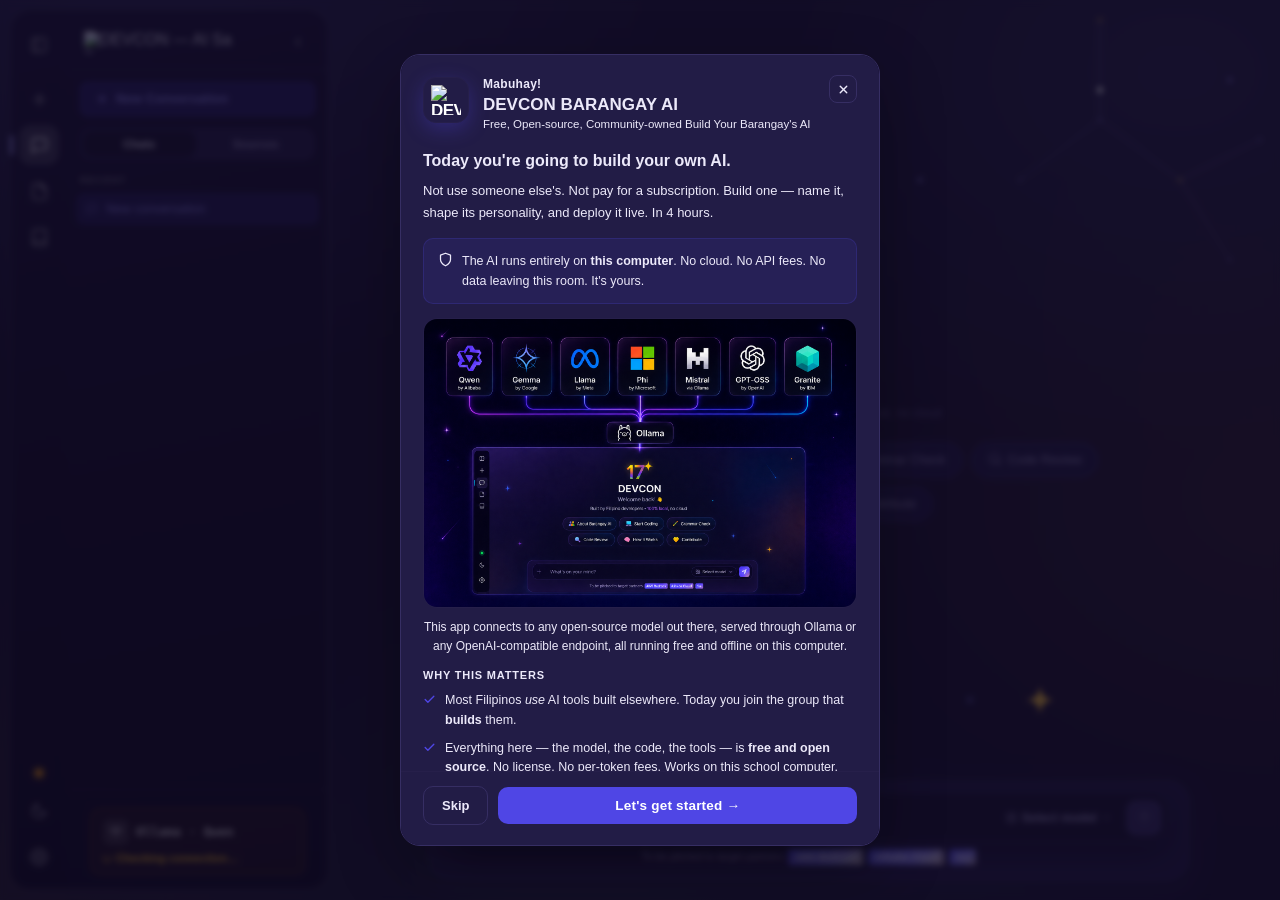
==== index.html @ 5e47b2c3 "fix: update localhost references to 127.0.0.1 for better compatibility on Windows" ====
﻿<!DOCTYPE html>
<html lang="en">
<head>
<meta charset="UTF-8">
<meta name="viewport" content="width=device-width, initial-scale=1.0">
<title>DEVCON.PH — Barangay AI</title>
<script>
  // Resolve theme before first paint — defaults to dark, honors a saved choice.
  (function () {
    var saved = null;
    try { saved = localStorage.getItem('barangayai_theme'); } catch (e) {}
    if (saved !== 'light') document.documentElement.setAttribute('data-theme', 'dark');
  })();
</script>
<link rel="stylesheet" href="vendor/fonts.css">
<link rel="stylesheet" href="styles.css">
</head>
<body>

<svg class="bg-scene" aria-hidden="true" focusable="false" viewBox="0 0 1440 900" preserveAspectRatio="xMidYMax slice" xmlns="http://www.w3.org/2000/svg">
  <defs>
    <symbol id="bg-sparkle-shape" viewBox="-10 -10 20 20">
      <path d="M0,-10 C1,-3 3,-1 10,0 C3,1 1,3 0,10 C-1,3 -3,1 -10,0 C-3,-1 -1,-3 0,-10 Z"/>
    </symbol>
  </defs>

  <!-- Small circuit/constellation node-graph, echoing the hero art's
       upper-right connected-dot cluster -->
  <g class="bg-constellation" fill="none" stroke="var(--dc-accent)" stroke-width="1">
    <line x1="1180" y1="20" x2="1180" y2="120"/>
    <line x1="1180" y1="120" x2="1260" y2="180"/>
    <line x1="1260" y1="180" x2="1340" y2="140"/>
    <line x1="1260" y1="180" x2="1310" y2="260"/>
    <line x1="1180" y1="120" x2="1100" y2="180"/>
  </g>
  <g class="bg-constellation" stroke="none">
    <circle cx="1180" cy="20" r="2.5" fill="var(--scene-gold)"/>
    <circle cx="1180" cy="120" r="2" fill="var(--dc-accent)"/>
    <circle cx="1260" cy="180" r="2.5" fill="var(--scene-gold)"/>
    <circle cx="1340" cy="140" r="2" fill="var(--dc-accent)"/>
    <circle cx="1310" cy="260" r="2" fill="var(--dc-accent)"/>
    <circle cx="1100" cy="180" r="2" fill="var(--dc-accent)"/>
  </g>

  <!-- Dust/ember particle field, scattered across the whole scene rather
       than one corner, like the drifting motes around the hero art's
       track and skyline -->
  <g class="bg-particles">
    <circle cx="1180" cy="90" r="3" fill="var(--scene-dust)"/>
    <circle cx="1310" cy="80" r="2" fill="var(--dc-accent)"/>
    <circle cx="1380" cy="200" r="3" fill="var(--scene-gold)"/>
    <circle cx="1000" cy="180" r="2" fill="var(--dc-accent)"/>
    <circle cx="120" cy="120" r="2" fill="var(--scene-dust)"/>
    <circle cx="60" cy="300" r="2.5" fill="var(--scene-gold)"/>
    <circle cx="700" cy="500" r="2" fill="var(--scene-gold)"/>
    <circle cx="950" cy="620" r="2" fill="var(--dc-accent)"/>
    <circle cx="300" cy="780" r="2.5" fill="var(--dc-orange)"/>
    <circle cx="1050" cy="700" r="2" fill="var(--dc-violet)"/>
  </g>

  <!-- Four-point sparkle flourishes at a few focal points, echoing the
       star in the "17✦" mark -->
  <use class="bg-sparkle" href="#bg-sparkle-shape" x="1106" y="686" width="28" height="28" fill="var(--scene-gold)"/>
  <use class="bg-sparkle" href="#bg-sparkle-shape" x="541" y="771" width="18" height="18" fill="var(--dc-accent)"/>
  <use class="bg-sparkle" href="#bg-sparkle-shape" x="142" y="492" width="16" height="16" fill="var(--dc-violet)"/>
</svg>

<div class="sidebar-overlay" id="overlay"></div>

<!-- MOBILE-ONLY sidebar trigger — the icon rail (the only other way to reach
     the sidebar) is hidden below 640px, and the header itself is hidden on
     the welcome screen, so this floating button is the sole entry point
     while no conversation is active. -->
<button class="mobile-menu-btn" id="mobile-menu-btn" onclick="toggleSidebar()" title="Open sidebar" aria-label="Open sidebar">
  <svg width="18" height="18" viewBox="0 0 24 24" fill="none" stroke="currentColor" stroke-width="2" stroke-linecap="round" stroke-linejoin="round"><line x1="3" y1="6" x2="21" y2="6"/><line x1="3" y1="12" x2="21" y2="12"/><line x1="3" y1="18" x2="21" y2="18"/></svg>
</button>

<!-- ICON RAIL -->
<nav class="icon-rail" id="icon-rail">
  <button class="rail-btn rail-toggle-btn" onclick="toggleSidebar()" title="Toggle sidebar">
    <svg width="18" height="18" viewBox="0 0 24 24" fill="none" stroke="currentColor" stroke-width="2" stroke-linecap="round" stroke-linejoin="round"><rect x="3" y="3" width="18" height="18" rx="2"/><line x1="9" y1="3" x2="9" y2="21"/></svg>
  </button>
  <button class="rail-btn" onclick="newChat()" title="New Conversation">
    <svg width="19" height="19" viewBox="0 0 24 24" fill="none" stroke="currentColor" stroke-width="2.2" stroke-linecap="round" stroke-linejoin="round"><path d="M12 5v14M5 12h14"/></svg>
  </button>
  <button class="rail-btn active" data-railtab="chats" onclick="sidebarTab('chats')" title="Chats">
    <svg width="19" height="19" viewBox="0 0 24 24" fill="none" stroke="currentColor" stroke-width="2" stroke-linecap="round" stroke-linejoin="round"><path d="M21 15a2 2 0 0 1-2 2H7l-4 4V5a2 2 0 0 1 2-2h14a2 2 0 0 1 2 2z"/></svg>
  </button>
  <button class="rail-btn" data-railtab="sources" onclick="sidebarTab('sources')" title="Sources">
    <svg width="19" height="19" viewBox="0 0 24 24" fill="none" stroke="currentColor" stroke-width="2" stroke-linecap="round" stroke-linejoin="round"><path d="M14 2H6a2 2 0 0 0-2 2v16a2 2 0 0 0 2 2h12a2 2 0 0 0 2-2V8z"/><path d="M14 2v6h6"/></svg>
  </button>
  <button class="rail-btn" data-owner-only onclick="openGuide()" title="Camp Guidebook">
    <svg width="19" height="19" viewBox="0 0 24 24" fill="none" stroke="currentColor" stroke-width="2" stroke-linecap="round" stroke-linejoin="round"><path d="M4 19.5A2.5 2.5 0 0 1 6.5 17H20"/><path d="M6.5 2H20v20H6.5A2.5 2.5 0 0 1 4 19.5v-15A2.5 2.5 0 0 1 6.5 2z"/></svg>
  </button>
  <div class="rail-spacer"></div>
  <div class="rail-dot checking" id="rail-dot" title="Model connection"></div>
  <button class="rail-btn" onclick="toggleTheme()" title="Toggle theme">
    <svg id="rail-theme-icon" width="18" height="18" viewBox="0 0 24 24" fill="none" stroke="currentColor" stroke-width="2" stroke-linecap="round" stroke-linejoin="round"><path d="M21 12.79A9 9 0 1 1 11.21 3 7 7 0 0 0 21 12.79z"/></svg>
  </button>
  <button class="rail-btn" data-owner-only onclick="openSettings()" title="Settings">
    <svg width="18" height="18" viewBox="0 0 24 24" fill="none" stroke="currentColor" stroke-width="2" stroke-linecap="round" stroke-linejoin="round"><circle cx="12" cy="12" r="3"/><path d="M19.4 15a1.65 1.65 0 0 0 .33 1.82l.06.06a2 2 0 1 1-2.83 2.83l-.06-.06a1.65 1.65 0 0 0-1.82-.33 1.65 1.65 0 0 0-1 1.51V21a2 2 0 1 1-4 0v-.09A1.65 1.65 0 0 0 9 19.4a1.65 1.65 0 0 0-1.82.33l-.06.06a2 2 0 1 1-2.83-2.83l.06-.06a1.65 1.65 0 0 0 .33-1.82 1.65 1.65 0 0 0-1.51-1H3a2 2 0 1 1 0-4h.09A1.65 1.65 0 0 0 4.6 9a1.65 1.65 0 0 0-.33-1.82l-.06-.06a2 2 0 1 1 2.83-2.83l.06.06a1.65 1.65 0 0 0 1.82.33H9a1.65 1.65 0 0 0 1-1.51V3a2 2 0 1 1 4 0v.09a1.65 1.65 0 0 0 1 1.51 1.65 1.65 0 0 0 1.82-.33l.06-.06a2 2 0 1 1 2.83 2.83l-.06.06a1.65 1.65 0 0 0-.33 1.82V9a1.65 1.65 0 0 0 1.51 1H21a2 2 0 1 1 0 4h-.09a1.65 1.65 0 0 0-1.51 1Z"/></svg>
  </button>
</nav>

<!-- SIDEBAR -->
<aside class="sidebar" id="sidebar" data-tab="chats">
  <div class="sidebar-brand">
    <div class="logo-wrapper">
      <div class="brand-text">
        <img class="brand-wordmark" src="assets/logos/light_logo.png" alt="DEVCON — AI Sa Barangay">
      </div>
      <div class="logo-tooltip">
        <div class="logo-tooltip-label">Powered by</div>
        <div class="logo-tooltip-brand">
          <svg width="11" height="11" viewBox="0 0 24 24" fill="currentColor"><path d="M12 2C6.48 2 2 6.48 2 12s4.48 10 10 10 10-4.48 10-10S17.52 2 12 2zm-1 15v-4H7l5-8v4h4l-5 8z"/></svg>
          Alibaba Cloud
        </div>
      </div>
    </div>
    <button class="sidebar-collapse-btn" onclick="toggleSidebar()" title="Collapse sidebar">
      <svg width="14" height="14" viewBox="0 0 24 24" fill="none" stroke="currentColor" stroke-width="2.2" stroke-linecap="round" stroke-linejoin="round"><path d="m15 18-6-6 6-6"/></svg>
    </button>
  </div>

  <button class="new-chat-btn" onclick="newChat()" title="New Conversation">
    <svg width="14" height="14" viewBox="0 0 24 24" fill="none" stroke="currentColor" stroke-width="2.5" stroke-linecap="round" stroke-linejoin="round"><path d="M12 5v14M5 12h14"/></svg>
    <span class="nc-label">New Conversation</span>
  </button>

  <div class="seg-tabs">
    <button class="on" data-segtab="chats" onclick="sidebarTab('chats')">Chats</button>
    <button data-segtab="sources" onclick="sidebarTab('sources')">Sources</button>
  </div>

  <div class="sidebar-section">Recent</div>

  <div class="history-list" id="history-list">
    <div class="history-item active">
      <svg width="12" height="12" viewBox="0 0 24 24" fill="none" stroke="currentColor" stroke-width="2" stroke-linecap="round" stroke-linejoin="round"><path d="M21 15a2 2 0 0 1-2 2H7l-4 4V5a2 2 0 0 1 2-2h14a2 2 0 0 1 2 2z"/></svg>
      <span class="history-item-title">New conversation</span>
    </div>
  </div>

  <!-- SOURCES PANEL — same store as Settings → Training -->
  <div class="kb-panel" id="kb-panel">
    <div class="kb-head">
      <span class="kb-title">Sources</span>
      <span class="kb-total" id="kb-total"></span>
      <button class="kb-add" data-owner-only onclick="addSourceClick()" title="Add source files — grounds answers in your own content">+ Add</button>
    </div>
    <div class="kb-list" id="kb-list"></div>
  </div>
  <input type="file" id="kb-file-input" multiple style="display:none"
    accept=".txt,.md,.markdown,.json,.csv,.log,.pdf,.doc,.docx,text/plain,application/pdf,application/msword,application/vnd.openxmlformats-officedocument.wordprocessingml.document"
    onchange="handleSourceFiles(this.files); this.value='';">

  <div class="sidebar-footer">
    <!-- Starts in the "checking" state, not "connected": nothing has been
         probed yet at first paint, and a green chip that flips to red reads
         as a dropout rather than as a check that hadn't finished. -->
    <div class="sidebar-wifi checking" id="sidebar-wifi">
      <div class="sidebar-wifi-top">
        <div class="sidebar-wifi-icon">
          <svg width="14" height="14" viewBox="0 0 24 24" fill="none" stroke="rgba(255,255,255,0.7)" stroke-width="2" stroke-linecap="round" stroke-linejoin="round">
            <path d="M5 12.55a11 11 0 0 1 14.08 0"/><path d="M1.42 9a16 16 0 0 1 21.16 0"/><path d="M8.53 16.11a6 6 0 0 1 6.95 0"/><line x1="12" y1="20" x2="12.01" y2="20"/>
          </svg>
        </div>
        <div class="sidebar-wifi-ssid">Ollama · Qwen</div>
      </div>
      <div class="sidebar-wifi-status checking" id="sidebar-wifi-status">
        <div class="swifi-dot"></div>
        <span id="sidebar-wifi-text">Checking connection…</span>
      </div>
    </div>
  </div>
</aside>

<!-- MAIN -->
<main class="main welcome-mode" id="main-area">
  <header class="header">
    <button class="header-menu-btn" onclick="toggleSidebar()" title="Open sidebar" aria-label="Open sidebar">
      <svg width="18" height="18" viewBox="0 0 24 24" fill="none" stroke="currentColor" stroke-width="2" stroke-linecap="round" stroke-linejoin="round"><line x1="3" y1="6" x2="21" y2="6"/><line x1="3" y1="12" x2="21" y2="12"/><line x1="3" y1="18" x2="21" y2="18"/></svg>
    </button>
    <button class="back-btn" id="hamburger" onclick="resetWelcomeScreen()" aria-label="Back to main screen">
      <svg width="16" height="16" viewBox="0 0 24 24" fill="none" stroke="currentColor" stroke-width="2.5" stroke-linecap="round" stroke-linejoin="round"><polyline points="15 18 9 12 15 6"/></svg>
      Back
    </button>

    <div class="header-title">
      <!-- No model pill here: the status chip on the right already names the
           active model, and the composer names it again. -->
      <h1 id="chat-title" contenteditable="true" spellcheck="false" title="Click to rename this conversation" onblur="commitTitleRename(this)" onkeydown="handleTitleKey(event, this)">DEVCON</h1>
    </div>

    <div class="header-actions">
      <div class="status-chip checking" id="header-status-chip">
        <div class="status-dot" id="header-status-dot"></div>
        <span id="header-status-text">Checking…</span>
      </div>
      <button class="icon-btn" data-owner-only onclick="openGuide()" title="Camp Guide — full step-by-step guidebook">
        <svg width="15" height="15" viewBox="0 0 24 24" fill="none" stroke="currentColor" stroke-width="2" stroke-linecap="round" stroke-linejoin="round"><path d="M4 19.5A2.5 2.5 0 0 1 6.5 17H20"/><path d="M6.5 2H20v20H6.5A2.5 2.5 0 0 1 4 19.5v-15A2.5 2.5 0 0 1 6.5 2z"/></svg>
      </button>
      <button class="icon-btn" data-owner-only onclick="openSettings()" title="Personalize AI">
        <svg width="15" height="15" viewBox="0 0 24 24" fill="none" stroke="currentColor" stroke-width="2" stroke-linecap="round" stroke-linejoin="round"><circle cx="12" cy="12" r="3"/><path d="M19.4 15a1.65 1.65 0 0 0 .33 1.82l.06.06a2 2 0 0 1-2.83 2.83l-.06-.06a1.65 1.65 0 0 0-1.82-.33 1.65 1.65 0 0 0-1 1.51V21a2 2 0 0 1-4 0v-.09A1.65 1.65 0 0 0 9 19.4a1.65 1.65 0 0 0-1.82.33l-.06.06a2 2 0 0 1-2.83-2.83l.06-.06A1.65 1.65 0 0 0 4.68 15a1.65 1.65 0 0 0-1.51-1H3a2 2 0 0 1 0-4h.09A1.65 1.65 0 0 0 4.6 9a1.65 1.65 0 0 0-.33-1.82l-.06-.06a2 2 0 0 1 2.83-2.83l.06.06A1.65 1.65 0 0 0 9 4.68a1.65 1.65 0 0 0 1-1.51V3a2 2 0 0 1 4 0v.09a1.65 1.65 0 0 0 1 1.51 1.65 1.65 0 0 0 1.82-.33l.06-.06a2 2 0 0 1 2.83 2.83l-.06.06A1.65 1.65 0 0 0 19.4 9a1.65 1.65 0 0 0 1.51 1H21a2 2 0 0 1 0 4h-.09a1.65 1.65 0 0 0-1.51 1z"/></svg>
      </button>
      <button class="icon-btn" onclick="toggleTheme()" title="Toggle theme">
        <svg id="theme-icon" width="16" height="16" viewBox="0 0 24 24" fill="none" stroke="currentColor" stroke-width="2" stroke-linecap="round" stroke-linejoin="round"><circle cx="12" cy="12" r="5"/><path d="M12 1v2M12 21v2M4.22 4.22l1.42 1.42M18.36 18.36l1.42 1.42M1 12h2M21 12h2M4.22 19.78l1.42-1.42M18.36 5.64l1.42-1.42"/></svg>
      </button>
    </div>
  </header>

  <div class="chat-area" id="chat-area">
    <!-- Welcome screen -->
    <div class="welcome-screen" id="welcome-screen">
      <img class="welcome-icon" src="assets/logos/17_logo.png" alt="DEVCON 17">
      <div class="welcome-hero">
        <div class="welcome-title">DEVCON</div>
        <div class="welcome-greeting" id="welcome-greeting"><span id="welcome-greeting-text">Good to see you!</span> <svg width="14" height="14" viewBox="0 0 24 24" fill="none" stroke="currentColor" stroke-width="2" stroke-linecap="round" stroke-linejoin="round"><path d="M12 3l1.5 4.5L18 9l-4.5 1.5L12 15l-1.5-4.5L6 9l4.5-1.5L12 3z"/><path d="M5 3v4"/><path d="M3 5h4"/><path d="M19 17v4"/><path d="M17 19h4"/></svg></div>
      </div>
      <div class="welcome-brief" id="welcome-brief">Built by Filipino developers · 100% local, no cloud</div>
      <div class="suggestion-chips" id="suggestion-grid">
        <button class="suggestion-chip" onclick="suggest('What is DEVCON Barangay AI Code Camps? What will I learn and build today?')">
          <span class="suggestion-chip-icon"><svg width="14" height="14" viewBox="0 0 24 24" fill="none" stroke="currentColor" stroke-width="2" stroke-linecap="round" stroke-linejoin="round"><circle cx="12" cy="12" r="10"/><path d="M12 16v-4"/><path d="M12 8h.01"/></svg></span> About Barangay AI
        </button>
        <button class="suggestion-chip" onclick="suggest('I am a beginner. Give me a simple first coding exercise — write a Python function to call a local Ollama API endpoint and print the response.')">
          <span class="suggestion-chip-icon"><svg width="14" height="14" viewBox="0 0 24 24" fill="none" stroke="currentColor" stroke-width="2" stroke-linecap="round" stroke-linejoin="round"><polyline points="16 18 22 12 16 6"/><polyline points="8 6 2 12 8 18"/></svg></span> Start Coding
        </button>
        <button class="suggestion-chip" onclick="suggest('Please check my grammar and suggest improvements. Here is my text: [paste your text here]')">
          <span class="suggestion-chip-icon"><svg width="14" height="14" viewBox="0 0 24 24" fill="none" stroke="currentColor" stroke-width="2" stroke-linecap="round" stroke-linejoin="round"><path d="M12 20h9"/><path d="M16.5 3.5a2.121 2.121 0 1 1 3 3L7 19l-4 1 1-4Z"/></svg></span> Grammar Check
        </button>
        <button class="suggestion-chip" onclick="suggest('Please review my code, suggest improvements, and explain any issues you find. Here is my code: [paste your code here]')">
          <span class="suggestion-chip-icon"><svg width="14" height="14" viewBox="0 0 24 24" fill="none" stroke="currentColor" stroke-width="2" stroke-linecap="round" stroke-linejoin="round"><circle cx="11" cy="11" r="8"/><line x1="21" y1="21" x2="16.65" y2="16.65"/></svg></span> Code Review
        </button>
        <button class="suggestion-chip" onclick="suggest('How does a local AI model work? Explain what Ollama does and what Qwen is, using simple analogies a high school student would understand.')">
          <span class="suggestion-chip-icon"><svg width="14" height="14" viewBox="0 0 24 24" fill="none" stroke="currentColor" stroke-width="2" stroke-linecap="round" stroke-linejoin="round"><path d="M12 2a5 5 0 0 0-5 5c0 1.5.5 2.5 1 3.5.5 1 1 2 1 3.5h6c0-1.5.5-2.5 1-3.5.5-1 1-2 1-3.5a5 5 0 0 0-5-5z"/><path d="M9 21h6"/><path d="M10 18h4"/></svg></span> How It Works
        </button>
        <button class="suggestion-chip" onclick="suggest('How do I contribute to an open source project on GitHub as a complete beginner? Walk me through forking a repo and opening a pull request step by step.')">
          <span class="suggestion-chip-icon"><svg width="14" height="14" viewBox="0 0 24 24" fill="none" stroke="currentColor" stroke-width="2" stroke-linecap="round" stroke-linejoin="round"><circle cx="18" cy="18" r="3"/><circle cx="6" cy="6" r="3"/><path d="M13 6h3a2 2 0 0 1 2 2v7"/><line x1="6" y1="9" x2="6" y2="21"/></svg></span> Contribute
        </button>
      </div>
    </div>
  </div>

  <button class="scroll-bottom-btn" id="scroll-btn" onclick="scrollToBottom()">
    <svg width="15" height="15" viewBox="0 0 24 24" fill="none" stroke="currentColor" stroke-width="2.5" stroke-linecap="round" stroke-linejoin="round"><polyline points="6,9 12,15 18,9"/></svg>
  </button>

  <div class="input-area" id="input-area">
    <!-- Model picker (floats above input-box) -->
    <div class="model-dropdown" id="model-dropdown" data-owner-only data-visitor-ok>
      <div class="model-dd-search-row">
        <input type="text" class="model-dd-search" id="model-dd-search" placeholder="Search models…" oninput="filterModels(this.value)" autocomplete="off">
        <button class="model-dd-add" data-owner-only title="Add a model" onclick="openAddModels()">+</button>
      </div>
      <div class="model-dd-recent-label">Recent</div>
      <div class="model-dd-list" id="model-dd-list"></div>
    </div>
    <div class="input-box">
      <!-- Mirrors the textarea's typography off-screen. Once the draft is
           wider than the slot left between the controls, the composer moves
           the text onto its own full-width row above them — the textarea
           itself can't report this, since it always fills the width it's
           given. Kept inside .input-box so it inherits the same font. -->
      <span class="composer-measure" id="composer-measure" aria-hidden="true"></span>

      <div class="composer-controls" id="composer-controls">
        <!-- The whole tools menu is owner-only: every item in it (add a source,
             deep thinking, web search, swap the model) changes what the AI is
             or spends the owner's quota. -->
        <div class="tools-wrap" data-owner-only>
          <button class="tools-btn" id="tools-btn" onclick="toggleToolsDropdown()" title="Tools — sources, deep thinking, web search" aria-haspopup="true" aria-expanded="false">
            <svg width="18" height="18" viewBox="0 0 24 24" fill="none" stroke="currentColor" stroke-width="2" stroke-linecap="round" stroke-linejoin="round"><line x1="12" y1="5" x2="12" y2="19"/><line x1="5" y1="12" x2="19" y2="12"/></svg>
          </button>
          <div class="tools-dropdown" id="tools-dropdown">
            <div class="tools-section-label tools-item-model">Model</div>
            <button class="tools-item tools-item-model" id="model-select-mobile-btn" onclick="toggleModelDropdown(); closeToolsDropdown();" title="Select model">
              <span class="tools-item-ico" id="model-select-icon-mobile"><svg width="15" height="15" viewBox="0 0 24 24" fill="none" stroke="currentColor" stroke-width="2" stroke-linecap="round" stroke-linejoin="round"><rect x="4" y="4" width="16" height="16" rx="3"/><circle cx="9" cy="10" r="1" fill="currentColor"/><circle cx="15" cy="10" r="1" fill="currentColor"/><path d="M9 15h6"/></svg></span>
              <span class="tools-item-label" id="model-select-label-mobile">Select model</span>
            </button>
            <div class="tools-section-divider tools-item-model"></div>
            <button class="tools-item" id="kb-chip" onclick="addSourceClick(); closeToolsDropdown();" title="Add files — grounds answers in your own content">
              <span class="tools-item-ico"><svg width="15" height="15" viewBox="0 0 24 24" fill="none" stroke="currentColor" stroke-width="2.2" stroke-linecap="round" stroke-linejoin="round"><path d="M21.44 11.05l-9.19 9.19a6 6 0 0 1-8.49-8.49l9.19-9.19a4 4 0 0 1 5.66 5.66l-9.2 9.19a2 2 0 0 1-2.83-2.83l8.49-8.48"/></svg></span>
              <span class="tools-item-label">Add file</span>
            </button>
            <button class="tools-item" id="thinking-btn" onclick="toggleThinkingQuick()" aria-pressed="false" title="Deep thinking is OFF — click to enable">
              <span class="tools-item-ico"><svg width="15" height="15" viewBox="0 0 24 24" fill="none" stroke="currentColor" stroke-width="2" stroke-linecap="round" stroke-linejoin="round"><path d="M12 2a5 5 0 0 0-5 5c0 1.5.5 2.5 1 3.5.5 1 1 2 1 3.5h6c0-1.5.5-2.5 1-3.5.5-1 1-2 1-3.5a5 5 0 0 0-5-5z"/><path d="M9 21h6"/><path d="M10 18h4"/></svg></span>
              <span class="tools-item-label">Deep thinking</span>
              <span class="tools-item-check">✓</span>
            </button>
            <button class="tools-item" id="web-search-btn" onclick="toggleWebSearchQuick()" aria-pressed="false" title="Web search is OFF — click to enable">
              <span class="tools-item-ico"><svg width="15" height="15" viewBox="0 0 24 24" fill="none" stroke="currentColor" stroke-width="2" stroke-linecap="round" stroke-linejoin="round"><circle cx="12" cy="12" r="9"/><path d="M3 12h18"/><path d="M12 3a14 14 0 0 1 0 18 14 14 0 0 1 0-18"/></svg></span>
              <span class="tools-item-label">Web search</span>
              <span class="tools-item-check">✓</span>
            </button>
          </div>
        </div>
        <textarea
          id="message-input"
          placeholder="What's on your mind?"
          rows="1"
          onkeydown="handleKey(event)"
          oninput="autoResize()"
        ></textarea>
        <button class="model-select-btn" id="model-select-btn" data-owner-only data-visitor-ok onclick="toggleModelDropdown()" title="Select model">
          <span id="model-select-icon"><svg class="model-dd-icon" width="13" height="13" viewBox="0 0 24 24" fill="none" stroke="currentColor" stroke-width="2" stroke-linecap="round" stroke-linejoin="round"><rect x="4" y="4" width="16" height="16" rx="3"/><circle cx="9" cy="10" r="1" fill="currentColor"/><circle cx="15" cy="10" r="1" fill="currentColor"/><path d="M9 15h6"/></svg></span>
          <span id="model-select-label">Select model</span>
          <svg class="model-select-caret" width="11" height="11" viewBox="0 0 24 24" fill="none" stroke="currentColor" stroke-width="2.5" stroke-linecap="round" stroke-linejoin="round"><polyline points="6,9 12,15 18,9"/></svg>
        </button>
        <button class="send-btn idle" id="send-btn" onclick="handleSendClick()" title="Send message">
          <svg width="17" height="17" viewBox="0 0 24 24" fill="none" stroke="currentColor" stroke-width="2.4" stroke-linecap="round" stroke-linejoin="round"><path d="M12 19V5M5 12l7-7 7 7"/></svg>
        </button>
      </div>
    </div>
    <!-- Camp pitch material — owner-only, and stripped on ANY hosted copy by
         hideOwnerPitchFooter() (app/publish.js), published or not. A visitor
         gets the creator's credit line in its place. -->
    <div class="input-tip" id="input-tip" data-owner-only>
      <span class="input-tip-label">To be pitched to target partners</span>
      <span class="input-tip-badges">
        <span class="tip-badge dc-brand-gradient">AWS Bedrock</span>
        <span class="tip-badge dc-brand-gradient">Alibaba Cloud</span>
        <span class="tip-badge dc-brand-gradient">Sui</span>
      </span>
    </div>
    <div class="legal-disclaimer">
      <div class="legal-disclaimer-inner">
        AI can make mistakes. Verify outputs before acting on them.
      </div>
    </div>
  </div>

</main>

<!-- CAMP GUIDEBOOK — floating + dockable book panel -->
<aside class="guide-panel" id="guide-panel" data-owner-only hidden aria-label="Camp Guidebook">
  <div class="gp-resizer" id="gp-resizer" title="Drag to resize"></div>
  <div class="gp-head" id="gp-head">
    <span class="gp-grip" title="Drag to move">
      <svg width="13" height="13" viewBox="0 0 24 24" fill="currentColor"><circle cx="9" cy="6" r="1.6"/><circle cx="15" cy="6" r="1.6"/><circle cx="9" cy="12" r="1.6"/><circle cx="15" cy="12" r="1.6"/><circle cx="9" cy="18" r="1.6"/><circle cx="15" cy="18" r="1.6"/></svg>
    </span>
    <span class="gp-head-icon"><svg width="15" height="15" viewBox="0 0 24 24" fill="none" stroke="currentColor" stroke-width="2" stroke-linecap="round" stroke-linejoin="round"><path d="M4 19.5A2.5 2.5 0 0 1 6.5 17H20"/><path d="M6.5 2H20v20H6.5A2.5 2.5 0 0 1 4 19.5v-15A2.5 2.5 0 0 1 6.5 2z"/></svg></span>
    <span class="gp-title">Camp Guidebook</span>
    <span class="gp-head-spacer"></span>
    <button class="gp-btn" id="gp-dock-btn" onclick="toggleGuideDock()" title="Pin to the side (dock)">
      <svg width="14" height="14" viewBox="0 0 24 24" fill="none" stroke="currentColor" stroke-width="2" stroke-linecap="round" stroke-linejoin="round"><rect x="3" y="3" width="18" height="18" rx="2"/><line x1="15" y1="3" x2="15" y2="21"/></svg>
    </button>
    <button class="gp-btn" onclick="closeGuide()" title="Close guidebook">
      <svg width="13" height="13" viewBox="0 0 24 24" fill="none" stroke="currentColor" stroke-width="2.5" stroke-linecap="round" stroke-linejoin="round"><line x1="18" y1="6" x2="6" y2="18"/><line x1="6" y1="6" x2="18" y2="18"/></svg>
    </button>
  </div>

  <div class="gp-tabs" id="gp-tabs">
    <button class="gp-tab" onclick="gpGoto(0)">Overview</button>
    <button class="gp-tab" onclick="gpGoto(1)">Models 101</button>
    <button class="gp-tab" onclick="gpGoto(2)">Pre-install</button>
    <button class="gp-tab" onclick="gpGoto(3)">Fork</button>
    <button class="gp-tab" onclick="gpGoto(4)">Run</button>
    <button class="gp-tab" onclick="gpGoto(5)">Connect a Model</button>
    <button class="gp-tab" onclick="gpGoto(6)">Customize</button>
    <button class="gp-tab" onclick="gpGoto(7)">Publish</button>
  </div>

  <div class="gp-pages" id="gp-pages">

    <!-- PAGE 0 — Overview -->
    <section class="gp-page">
      <div class="gp-page-h">Build your own AI</div>
      <div class="gp-page-sub">The whole camp, one chapter at a time.</div>
      <div class="modal-section-title">Your 4-hour map</div>
      <div class="gp-map-row"><b>Hour 1</b><span>Understand the idea &amp; <strong>fork</strong> the code.</span></div>
      <div class="gp-map-row"><b>Hour 2</b><span><strong>Run</strong> the AI on this computer.</span></div>
      <div class="gp-map-row"><b>Hour 3</b><span><strong>Customize</strong> it in Settings — make it yours.</span></div>
      <div class="gp-map-row"><b>Hour 4</b><span><strong>Publish</strong> it as a shareable link &amp; open your first Pull Request.</span></div>
      <div class="modal-highlight" style="margin-top:16px">
        <svg width="15" height="15" viewBox="0 0 24 24" fill="none" stroke="currentColor" stroke-width="2" stroke-linecap="round" stroke-linejoin="round"><line x1="12" y1="17" x2="12" y2="22"/><path d="M5 17h14v-5a7 7 0 0 0-14 0z"/><line x1="9" y1="22" x2="15" y2="22"/></svg>
        <span><strong>Tip:</strong> Hit the <strong>pin</strong> button (top-right of this panel) to dock the guidebook beside the chat — read along while you build. You can also drag it anywhere.</span>
      </div>
    </section>

    <!-- PAGE 1 — Models 101 (decode the model name & choose one) -->
    <section class="gp-page">
      <div class="gp-page-h"><span class="gp-chip pre">First</span> Choose your model</div>
      <div class="gp-page-sub">Before you download anything, learn to read a model name — then <strong>you</strong> pick the one that fits your computer.</div>

      <div class="modal-highlight" style="margin-bottom:14px">
        <svg width="15" height="15" viewBox="0 0 24 24" fill="none" stroke="currentColor" stroke-width="2" stroke-linecap="round" stroke-linejoin="round" style="flex-shrink:0;margin-top:1px"><circle cx="12" cy="12" r="10"/><line x1="12" y1="16" x2="12" y2="12"/><line x1="12" y1="8" x2="12.01" y2="8"/></svg>
        <span>Model names look scary, but each part tells you one thing. Here's an example — read it left to right:</span>
      </div>
      <code class="guide-cmd">qwen2.5 : 3b - instruct - q4_K_M</code>
      <div class="gp-map-row"><b>qwen2.5</b><span><strong>Family &amp; version</strong> — who made it &amp; which release. <em>(This one's Qwen, by Alibaba — but it could be Llama, Gemma, Mistral, Phi…)</em></span></div>
      <div class="gp-map-row"><b>3b</b><span><strong>Size</strong> — how many "brain cells" (parameters).</span></div>
      <div class="gp-map-row"><b>instruct</b><span><strong>Flavor</strong> — trained to follow your instructions &amp; chat.</span></div>
      <div class="gp-map-row"><b>q4_K_M</b><span><strong>Quantization</strong> — how compressed the file is.</span></div>
      <p class="gp-page-sub" style="margin-top:6px">Almost every model — Qwen, Llama, Gemma, Mistral — follows this same pattern. Learn it once, read them all.</p>

      <div class="modal-section-title" style="margin-top:20px">1 · Size — what is "2B / 3B / 7B"?</div>
      <p class="modal-text"><strong>B = billions of parameters</strong> — the model's adjustable knobs. More knobs = more knowledge, but a bigger download and slower replies. Think engine size.</p>
      <div class="guide-step"><div class="guide-step-num">S</div><div class="guide-step-body">
        <b>1B–3B</b><p>Small &amp; fast. Runs on almost any laptop. Safest pick for camp.</p></div></div>
      <div class="guide-step"><div class="guide-step-num">M</div><div class="guide-step-body">
        <b>7B–8B</b><p>Smarter, needs a decent machine (~8GB+ RAM). The popular sweet spot.</p></div></div>
      <div class="guide-step"><div class="guide-step-num">L</div><div class="guide-step-body">
        <b>13B–70B+</b><p>Very capable, but heavy — usually needs a strong GPU or a server.</p></div></div>
      <p class="gp-page-sub" style="margin-top:4px">Rule of thumb: pick the <strong>biggest model that still feels fast</strong> on your computer.</p>

      <div class="modal-section-title" style="margin-top:20px">2 · Flavor — "instruct" / "base" / "chat"</div>
      <div class="guide-step"><div class="guide-step-num">★</div><div class="guide-step-body">
        <b>instruct (or chat)</b><p>Trained to <em>follow instructions</em> and hold a conversation. This is what you want for a chatbot. <strong>Pick this one.</strong></p></div></div>
      <div class="guide-step"><div class="guide-step-num">○</div><div class="guide-step-body">
        <b>base</b><p>Raw text-completion only — it just continues your text, it doesn't "answer". For researchers/fine-tuning, not chat.</p></div></div>
      <p class="gp-page-sub" style="margin-top:4px">Other tags you'll see: <strong>code</strong> (tuned for programming), <strong>vision / VL</strong> (can read images), <strong>R / reasoning</strong> (thinks step-by-step).</p>

      <div class="modal-section-title" style="margin-top:20px">3 · Quantization — "Q2 / Q4 / Q8"</div>
      <p class="modal-text">Quantization <strong>shrinks the model</strong> so it fits &amp; runs on normal computers. The number is roughly the bits per knob: <strong>lower = smaller &amp; faster, but a little less accurate.</strong> Like saving a photo as JPG — smaller file, slightly less detail.</p>
      <div class="gp-map-row"><b>Q2 / Q3</b><span>Tiniest &amp; fastest, but noticeably "dumber". Only if you're tight on space.</span></div>
      <div class="gp-map-row"><b>Q4</b><span><strong>The sweet spot</strong> — small &amp; fast, still smart. The usual default.</span></div>
      <div class="gp-map-row"><b>Q5 / Q6</b><span>A bit bigger, a bit sharper. Nice if you have the room.</span></div>
      <div class="gp-map-row"><b>Q8</b><span>Almost identical to the full model. Largest of the quantized set.</span></div>
      <p class="gp-page-sub" style="margin-top:6px">The extra letters (<strong>K_M</strong>, <strong>K_S</strong>) are just smarter compression recipes — <em>M</em> = medium, <em>S</em> = small. Don't overthink them.</p>
      <p class="gp-page-sub" style="margin-top:2px">No Q tag at all? Ollama just picked a sensible default (usually Q4) for you.</p>

      <div class="modal-section-title" style="margin-top:20px">Your turn — pick one</div>
      <p class="modal-text">Browse what's available at <a href="https://ollama.com/library" target="_blank" rel="noopener">ollama.com/library →</a>, then choose using the pattern above. A safe formula for most laptops:</p>
      <code class="guide-cmd">a 1B–3B · instruct · Q4 model</code>
      <div class="modal-highlight" style="margin-top:14px">
        <svg width="15" height="15" viewBox="0 0 24 24" fill="none" stroke="currentColor" stroke-width="2" stroke-linecap="round" stroke-linejoin="round" style="flex-shrink:0;margin-top:1px"><path d="M9 18h6"/><path d="M10 22h4"/><path d="M12 2a7 7 0 0 0-4 12.7c.6.5.9 1.2 1 1.9h6c.1-.7.4-1.4 1-1.9A7 7 0 0 0 12 2z"/></svg>
        <span><strong>Not sure?</strong> <code>qwen2.5:3b</code> is a great default for today — but <code>llama3.2:3b</code>, <code>gemma2:2b</code> or <code>phi3:mini</code> work too. Your camp, your call.</span>
      </div>
    </section>

    <!-- PAGE 2 — Pre-install -->
    <section class="gp-page">
      <div class="gp-page-h"><span class="gp-chip pre">Before</span> Pre-install</div>
      <div class="gp-page-sub">Set these up before the 4 hours start — it saves time.</div>
      <div class="guide-step"><div class="guide-step-num">1</div><div class="guide-step-body">
        <b>Install Ollama</b><p>The free app that runs the AI on your computer.</p>
        <p><a href="https://ollama.com/download" target="_blank" rel="noopener">ollama.com/download →</a></p></div></div>
      <div class="guide-step"><div class="guide-step-num">2</div><div class="guide-step-body">
        <b>Download the model you picked</b><p>Use the model you chose in <strong>Models 101</strong>. Run this once in your terminal — swap in your model name (example shown, ~2GB).</p>
        <code class="guide-cmd">ollama pull qwen2.5:3b</code></div></div>
      <div class="guide-step"><div class="guide-step-num">3</div><div class="guide-step-body">
        <b>Let the browser talk to Ollama</b><p>Do this now and Hour 2 gets much easier. By default Ollama refuses requests coming from a web page, so the app would load but never reply. Run this once, then <strong>quit Ollama and reopen it</strong> — the permission sticks from then on, on every restart.</p>
        <code class="guide-cmd" data-ollama-cmd="persist">echo 'export OLLAMA_ORIGINS="*"' &gt;&gt; ~/.zshrc</code>
        <p>Skipping this is fine — Hour 2 has a script that handles it each time. This just means you never think about it again.</p></div></div>
      <div class="guide-step"><div class="guide-step-num">4</div><div class="guide-step-body">
        <b>Install VS Code</b><p>To open and edit the project files. Free.</p>
        <p><a href="https://code.visualstudio.com" target="_blank" rel="noopener">code.visualstudio.com →</a></p></div></div>
      <div class="guide-step"><div class="guide-step-num">5</div><div class="guide-step-body">
        <b>A way to serve the folder</b><p>The app has to be opened through a small local web server, not by double-clicking <em>index.html</em>. Any <strong>one</strong> of these works — check if you already have it:</p>
        <code class="guide-cmd">python --version</code>
        <p>No Python? Either <a href="https://python.org/downloads" target="_blank" rel="noopener">install it →</a>, use <code>npx serve .</code> if you have Node, or add the <strong>Live Server</strong> extension in VS Code (easiest — right-click <em>index.html</em> → <em>Open with Live Server</em>).</p></div></div>
      <div class="guide-step"><div class="guide-step-num">6</div><div class="guide-step-body">
        <b>Install Git</b><p>Uploads your code to GitHub later.</p>
        <p><a href="https://git-scm.com/downloads" target="_blank" rel="noopener">git-scm.com/downloads →</a></p></div></div>
      <div class="guide-step"><div class="guide-step-num">7</div><div class="guide-step-body">
        <b>Free GitHub account</b><p>Where your code lives online.</p>
        <p><a href="https://github.com/signup" target="_blank" rel="noopener">github.com/signup →</a></p></div></div>
      <div class="guide-step"><div class="guide-step-num">8</div><div class="guide-step-body">
        <b>Free Vercel account</b><p>Puts your AI online. Sign in <em>with GitHub</em> so they connect.</p>
        <p><a href="https://vercel.com/signup" target="_blank" rel="noopener">vercel.com/signup →</a></p></div></div>
      <div class="guide-step"><div class="guide-step-num">9</div><div class="guide-step-body">
        <b>Use Chrome or Edge</b><p>Recommended browser for this app.</p></div></div>
    </section>

    <!-- PAGE 3 — Hour 1 Fork -->
    <section class="gp-page">
      <div class="gp-page-h"><span class="gp-chip">Hour 1</span> Understand &amp; fork</div>
      <div class="gp-page-sub">Learn the idea, then get your own copy of the code.</div>
      <div class="guide-step"><div class="guide-step-num">1</div><div class="guide-step-body">
        <b>Read the welcome intro</b><p>The first pop-up explains what you're building. The glossary inside defines every word you'll hear today.</p></div></div>
      <div class="guide-step"><div class="guide-step-num">2</div><div class="guide-step-body">
        <b>Fork the project on GitHub</b><p>"Fork" = make your own copy. Open the repo and click <strong>Fork</strong> (top-right) so you have a version you can change freely.</p>
        <p><a href="https://github.com/Spod101/barangayAI" target="_blank" rel="noopener">github.com/Spod101/barangayAI →</a></p></div></div>
      <div class="guide-step"><div class="guide-step-num">3</div><div class="guide-step-body">
        <b>Get the code on your computer</b><p>Download the ZIP, or clone it with Git, then open the folder in VS Code. Use <em>your own</em> GitHub username here — that's your fork, the copy you're allowed to push to.</p>
        <code class="guide-cmd">git clone https://github.com/&lt;your-username&gt;/barangayAI.git</code>
        <p>Just reading along and not forking? Clone the original instead: <code>git clone https://github.com/Spod101/barangayAI.git</code></p></div></div>
    </section>

    <!-- PAGE 4 — Hour 2 Run -->
    <section class="gp-page">
      <div class="gp-page-h"><span class="gp-chip">Hour 2</span> Run it locally</div>
      <div class="gp-page-sub">Talk to your AI on your own machine — no internet needed.</div>
      <div class="guide-step"><div class="guide-step-num">1</div><div class="guide-step-body">
        <b>Start Ollama the right way</b><p>Open a terminal in the project folder and run the bundled script. It clears anything stuck on the port and starts the server with browser access enabled. <em>Leave that terminal open.</em></p>
        <code class="guide-cmd" data-ollama-cmd="script">./start-ollama.sh</code>
        <p>(You can also just double-click the file.) Prefer typing it yourself? This is the same thing in one line:</p>
        <code class="guide-cmd" data-ollama-cmd="restart">pkill -f ollama; OLLAMA_ORIGINS=* ollama serve</code></div></div>
      <div class="guide-step"><div class="guide-step-num">2</div><div class="guide-step-body">
        <b>Why that command and not just "ollama serve"</b><p>Opening the Ollama app alone is not enough. A browser refuses to talk to a server that hasn't said it's allowed — that permission is <code>OLLAMA_ORIGINS</code>. Without it the app loads fine but every message fails.</p></div></div>
      <div class="guide-step"><div class="guide-step-num">3</div><div class="guide-step-body">
        <b>Skip this step forever (optional)</b><p>Did the <strong>Pre-install</strong> step for this? Then you can ignore the script entirely — opening the normal Ollama app is enough. If not, run this once and restart Ollama; the permission sticks from then on.</p>
        <code class="guide-cmd" data-ollama-cmd="persist">echo 'export OLLAMA_ORIGINS="*"' &gt;&gt; ~/.zshrc</code></div></div>
      <div class="guide-step"><div class="guide-step-num">4</div><div class="guide-step-body">
        <b>Test it in the terminal</b><p>In a <em>second</em> window, type a message and see it reply. Type <em>/bye</em> to exit. (Use your own model name in place of the example.)</p>
        <code class="guide-cmd">ollama run qwen2.5:3b</code></div></div>
      <div class="guide-step"><div class="guide-step-num">5</div><div class="guide-step-body">
        <b>Serve the app</b><p>In a <em>third</em> terminal, from the project folder. Do <strong>not</strong> double-click <em>index.html</em> — opened that way the browser blocks parts of the app.</p>
        <code class="guide-cmd">python -m http.server 8000</code>
        <p>Then visit <code>http://localhost:8000</code>. (VS Code's <strong>Live Server</strong> extension does the same job with a right-click.)</p></div></div>
      <div class="guide-step"><div class="guide-step-num">6</div><div class="guide-step-body">
        <b>Check you're connected</b><p>The chip at the top-right should say <strong>Ollama</strong> with a green dot. In the sidebar, <strong>Sources</strong> already has a document loaded — that's the reference material your AI can quote from.</p></div></div>
      <div class="guide-step"><div class="guide-step-num">7</div><div class="guide-step-body">
        <b>Send your first message</b><p>Pick the model, type "Kumusta!" and watch it reply word-by-word.</p></div></div>

      <div class="guide-step"><div class="guide-step-num">!</div><div class="guide-step-body">
        <b>Stuck? "Port already in use" / "address already in use"</b><p>Something is already sitting on port 11434 — almost always an Ollama that started quietly in the background <em>without</em> browser access. It must be stopped before a new one can take the port. Run this, then start again:</p>
        <code class="guide-cmd" data-ollama-cmd="stop">pkill -f ollama</code>
        <p>The same fix applies when the app says <em>"Ollama isn't allowing browser requests"</em> even though Ollama is clearly running — that's the stale one answering.</p></div></div>
    </section>

    <!-- PAGE 5 — Connect a Model -->
    <section class="gp-page">
      <div class="gp-page-h">Connect a Model</div>
      <div class="gp-page-sub">Add another model to <em>this</em> app — a second local one, or a cloud provider. Open the model picker at the bottom of the chat and click <strong>Add Models</strong> (or <svg width="12" height="12" viewBox="0 0 24 24" fill="none" stroke="currentColor" stroke-width="2" stroke-linecap="round" stroke-linejoin="round" style="vertical-align:-1px"><circle cx="12" cy="12" r="3"/><path d="M19.4 15a1.65 1.65 0 0 0 .33 1.82l.06.06a2 2 0 0 1-2.83 2.83l-.06-.06a1.65 1.65 0 0 0-1.82-.33 1.65 1.65 0 0 0-1 1.51V21a2 2 0 0 1-4 0v-.09A1.65 1.65 0 0 0 9 19.4a1.65 1.65 0 0 0-1.82.33l-.06.06a2 2 0 0 1-2.83-2.83l.06-.06A1.65 1.65 0 0 0 4.68 15a1.65 1.65 0 0 0-1.51-1H3a2 2 0 0 1 0-4h.09A1.65 1.65 0 0 0 4.6 9a1.65 1.65 0 0 0-.33-1.82l-.06-.06a2 2 0 0 1 2.83-2.83l.06.06A1.65 1.65 0 0 0 9 4.68a1.65 1.65 0 0 0 1-1.51V3a2 2 0 0 1 4 0v.09a1.65 1.65 0 0 0 1 1.51 1.65 1.65 0 0 0 1.82-.33l.06-.06a2 2 0 0 1 2.83 2.83l-.06.06A1.65 1.65 0 0 0 19.4 9a1.65 1.65 0 0 0 1.51 1H21a2 2 0 0 1 0 4h-.09a1.65 1.65 0 0 0-1.51 1z"/></svg> → Model).</div>
      <div class="modal-highlight" style="margin-bottom:14px">
        <svg width="15" height="15" viewBox="0 0 24 24" fill="none" stroke="currentColor" stroke-width="2" stroke-linecap="round" stroke-linejoin="round" style="flex-shrink:0;margin-top:1px"><circle cx="12" cy="12" r="10"/><line x1="12" y1="16" x2="12" y2="12"/><line x1="12" y1="8" x2="12.01" y2="8"/></svg>
        <span>Anything you add here is saved <strong>in this browser only</strong> — it makes <em>your</em> copy work, not your published one. The live site gets its model from a Vercel environment variable instead — see the <strong>Publish</strong> tab.</span>
      </div>

      <div class="guide-step"><div class="guide-step-num">1</div><div class="guide-step-body">
        <b>Understand the two cards</b><p>The dialog has a <strong>LOCAL</strong> card (for Ollama on your machine) and an <strong>API</strong> card (for a cloud provider). For a live site you want the <strong>API</strong> card.</p>
        <p><em>Any OpenAI-compatible endpoint works — that's why one dialog fits them all.</em></p></div></div>

      <div class="guide-step"><div class="guide-step-num">2</div><div class="guide-step-body">
        <b>Pick a provider</b><p>Use the dropdown on the API card — <strong>DeepSeek</strong>, <strong>OpenAI</strong>, <strong>Together</strong>, <strong>Groq</strong>, or <strong>Custom</strong>. Choosing one auto-fills the endpoint URL for you. Pick <strong>Custom</strong> to paste your own.</p>
        <code class="guide-cmd">https://api.deepseek.com/v1</code></div></div>

      <div class="guide-step"><div class="guide-step-num">3</div><div class="guide-step-body">
        <b>Paste your API key</b><p>Get a key from the provider's dashboard and paste it in the <strong>API key</strong> field. The key is stored only in <em>this browser</em> — it never gets committed to your repo.</p></div></div>

      <div class="guide-step"><div class="guide-step-num">4</div><div class="guide-step-body">
        <b>Test, then Add</b><p>Click <strong>Test</strong> to confirm the endpoint is reachable (it pings <em>/models</em>). Then click <strong>Add</strong> — the app auto-discovers every model the endpoint offers and lists them. If a provider hides its model list, it falls back to a sensible default (e.g. <em>deepseek-chat</em>, <em>gpt-4o-mini</em>).</p></div></div>

      <div class="guide-step"><div class="guide-step-num">5</div><div class="guide-step-body">
        <b>Select your model &amp; manage endpoints</b><p>Open the picker again and choose the new cloud model — the header chip updates to show it. Under <strong>Added Models</strong> you can enable/disable individual models or remove an endpoint. Your added endpoints are saved and survive reloads.</p></div></div>

      <div class="guide-step"><div class="guide-step-num">6</div><div class="guide-step-body">
        <b>Adding a custom LOCAL endpoint</b><p>Running Ollama (or any OpenAI-compatible server) on another port or machine? Use the LOCAL card and paste its URL — e.g. <code class="guide-cmd">http://127.0.0.1:11434/v1</code> — add an optional key for protected servers, then <strong>Add</strong>. Same Test → Add flow. Write local endpoints as <code>127.0.0.1</code>, not <code>localhost</code>: on Windows <code>localhost</code> resolves to IPv6 <code>::1</code> first and Ollama listens on IPv4 only, so it gets refused.</p></div></div>
    </section>

    <!-- PAGE 6 — Hour 3 Customize -->
    <section class="gp-page">
      <div class="gp-page-h"><span class="gp-chip">Hour 3</span> Customize</div>
      <div class="gp-page-sub">Make it yours in Settings — do this <strong>before</strong> you publish.</div>
      <div class="guide-step"><div class="guide-step-num">1</div><div class="guide-step-body">
        <b>Open Settings</b><p>Click the gear icon (top-right). Everything updates the live preview as you type — no code.</p></div></div>
      <div class="guide-step"><div class="guide-step-num">2</div><div class="guide-step-body">
        <b>Name your AI</b><p><em>Bayani, Isko, Barangay AI…</em> It shows in the header, welcome screen &amp; avatars.</p></div></div>
      <div class="guide-step"><div class="guide-step-num">3</div><div class="guide-step-body">
        <b>Shape its personality</b><p>Write how it behaves — friendly tutor, barangay helper, coding buddy. This is its "system prompt".</p></div></div>
      <div class="guide-step"><div class="guide-step-num">4</div><div class="guide-step-body">
        <b>Pick the reply language</b><p>English, Filipino, Bisaya, Hiligaynon, Ilokano… It replies in your language no matter what you type.</p></div></div>
      <div class="guide-step"><div class="guide-step-num">5</div><div class="guide-step-body">
        <b>Brand color &amp; greeting</b><p>Set a color and a welcome message + suggestion chips. Make it feel like <em>your</em> product.</p></div></div>
      <div class="guide-step"><div class="guide-step-num">6</div><div class="guide-step-body">
        <b>Teach it your own material</b><p>Open <strong>Sources</strong> in the sidebar. One document is already loaded so the AI has something to quote from on day one — you can switch it off or delete it like any other. Drop in your own <em>.txt, .md, .pdf</em> or <em>.docx</em> and ask a question only that file could answer.</p>
        <p>The app doesn't stuff the whole file into every message — it pulls just the passages that match your question. That's why a long document still works on a small model.</p></div></div>
      <div class="guide-step"><div class="guide-step-num">7</div><div class="guide-step-body">
        <b>Save</b><p>Hit <strong>Save</strong> — the whole app updates instantly. This is exactly what your visitors will see.</p></div></div>
    </section>

    <!-- PAGE 7 — Hour 4 Deploy -->
    <section class="gp-page">
      <div class="gp-page-h"><span class="gp-chip">Hour 4</span> Share it with a link</div>
      <div class="gp-page-sub">Your AI already works — free and private, on your own machine. This last hour just proves it to the world.</div>
      <div class="modal-highlight" style="margin-bottom:12px">
        <svg width="15" height="15" viewBox="0 0 24 24" fill="none" stroke="currentColor" stroke-width="2" stroke-linecap="round" stroke-linejoin="round"><circle cx="12" cy="12" r="10"/><line x1="12" y1="8" x2="12" y2="12"/><line x1="12" y1="16" x2="12.01" y2="16"/></svg>
        <span><strong>Finish customizing first</strong> — that's the version the world will see.</span>
      </div>
      <div class="guide-step"><div class="guide-step-num">1</div><div class="guide-step-body">
        <b>Publish your AI</b><p>Everything you set up lives in <em>this browser</em> — that's why it's private, and why pushing your code alone would deploy the blank starter app instead of yours. <strong>Settings → Publish → Download my-ai.json</strong>, then drop that file into your project folder beside <em>index.html</em>.</p></div></div>
      <div class="guide-step"><div class="guide-step-num">2</div><div class="guide-step-body">
        <b>Save &amp; upload with Git</b>
        <code class="guide-cmd">git add .
git commit -m "Publish my AI"
git push</code></div></div>
      <div class="guide-step"><div class="guide-step-num">3</div><div class="guide-step-body">
        <b>Import into Vercel</b><p>On Vercel: <strong>Add New → Project</strong>, pick your repo, click <strong>Deploy</strong>. No config needed.</p></div></div>
      <div class="guide-step"><div class="guide-step-num">4</div><div class="guide-step-body">
        <b>Get your own free model key</b><p>Visitors can't reach the Ollama on <em>your</em> laptop — so the live copy borrows a hosted model. Sign up at <a href="https://console.groq.com" target="_blank" rel="noopener">console.groq.com →</a> (free, no card) and create the key on <em>your own</em> account. It stays yours: every message a visitor sends spends a little of <strong>your</strong> free daily allowance, and when that runs out your link goes quiet until it resets. Keep the key to yourself — sharing the link is the point, sharing the key never is. <em>Any OpenAI-compatible provider works if you already have one — but DeepSeek needs paid credits, so don't start there today.</em></p></div></div>
      <div class="guide-step"><div class="guide-step-num">5</div><div class="guide-step-body">
        <b>Add the key to Vercel — not to your code</b><p>On your project: <strong>Settings → Environment Variables</strong> → add <code>MODEL_API_KEY</code> with your key → <strong>Redeploy</strong>. Never paste a key into a file you commit: your repo is public, and keys in public repos get found and drained within hours.</p></div></div>
      <div class="guide-step"><div class="guide-step-num">6</div><div class="guide-step-body">
        <b>Open your URL and share it</b><p>You get a public link like <em>your-ai.vercel.app</em>. Anyone can chat with your AI — your name for it, your personality, your uploaded knowledge — and nobody but you can change what it is.</p></div></div>
      <div class="guide-step"><div class="guide-step-num">7</div><div class="guide-step-body">
        <b>Open your first Pull Request</b><p>On GitHub, open a PR from your fork. Your first open-source contribution — on record forever.</p></div></div>

      <div class="modal-highlight" style="margin-top:14px">
        <svg width="15" height="15" viewBox="0 0 24 24" fill="none" stroke="currentColor" stroke-width="2" stroke-linecap="round" stroke-linejoin="round" style="flex-shrink:0;margin-top:1px"><path d="M12 22s8-4 8-10V5l-8-3-8 3v7c0 6 8 10 8 10z"/></svg>
        <span><strong>Remember which one is the real one.</strong> The shared link runs on somebody else's computer, on a hosted model metered against your own key. The AI on <em>your</em> machine is the one that's free, offline, and private — nobody can meter it, price it, or switch it off. That's the one you actually built today.</span>
      </div>
      <p class="gp-page-sub" style="text-align:center;margin:14px 0 0">Stuck? Raise your hand — no question is too basic.</p>
    </section>

  </div>

  <div class="gp-foot">
    <button class="gp-nav" id="gp-prev" onclick="gpPrev()">‹ Back</button>
    <span class="gp-progress" id="gp-progress">Page 1 of 8</span>
    <button class="gp-nav primary" id="gp-next" onclick="gpNext()">Next ›</button>
  </div>
</aside>

<!-- WELCOME MODAL -->
<div class="modal-backdrop" id="modal-backdrop" data-owner-only onclick="handleBackdropClick(event)">
  <div class="modal-card onboarding-card" id="modal-card">
    <div class="modal-header">
      <div class="logo-wrapper">
        <div class="modal-logo" style="background:var(--bg-panel);border:1px solid var(--border-light);padding:7px;box-sizing:border-box">
          <img src="assets/logos/17_logo.png" alt="DEVCON 17" style="width:100%;height:100%;object-fit:contain">
        </div>
        <div class="logo-tooltip">
          <div class="logo-tooltip-label">Powered by</div>
          <div class="logo-tooltip-brand">
            <svg width="11" height="11" viewBox="0 0 24 24" fill="currentColor"><path d="M12 2C6.48 2 2 6.48 2 12s4.48 10 10 10 10-4.48 10-10S17.52 2 12 2zm-1 15v-4H7l5-8v4h4l-5 8z"/></svg>
            Alibaba Cloud
          </div>
        </div>
      </div>
      <div class="modal-header-text">
        <div class="modal-mabuhay">Mabuhay!</div>
        <h2>DEVCON BARANGAY AI</h2>
        <p>Free, Open-source, Community-owned Build Your Barangay's AI</p>
      </div>
      <button class="modal-close" onclick="closeModal()" aria-label="Close">
        <svg width="13" height="13" viewBox="0 0 24 24" fill="none" stroke="currentColor" stroke-width="2.5" stroke-linecap="round" stroke-linejoin="round"><line x1="18" y1="6" x2="6" y2="18"/><line x1="6" y1="6" x2="18" y2="18"/></svg>
      </button>
    </div>

    <!-- ═══ STEP 1 — Intro (Let's get started) ═══ -->
    <div id="onboard-step-1">
    <div class="modal-body">

      <p class="modal-text" style="font-size:16px;font-weight:800;color:var(--text-primary);margin-bottom:8px;line-height:1.35">Today you're going to build your own AI.</p>
      <p class="modal-text">Not use someone else's. Not pay for a subscription. Build one — name it, shape its personality, and deploy it live. In 4 hours.</p>

      <div class="modal-highlight" style="margin-top:10px">
        <svg width="15" height="15" viewBox="0 0 24 24" fill="none" stroke="currentColor" stroke-width="2" stroke-linecap="round" stroke-linejoin="round" style="flex-shrink:0;margin-top:1px"><path d="M12 22s8-4 8-10V5l-8-3-8 3v7c0 6 8 10 8 10z"/></svg>
        <span>The AI runs entirely on <strong>this computer</strong>. No cloud. No API fees. No data leaving this room. It's yours.</span>
      </div>

      <img class="onboard-poster" src="assets/poster.png" alt="DEVCON Barangay AI — runs Qwen, Gemma, Llama, Phi, Mistral, Ollama, and Hugging Face models">
      <p class="gp-page-sub" style="text-align:center;margin-top:-4px">This app connects to any open-source model out there, served through Ollama or any OpenAI-compatible endpoint, all running free and offline on this computer.</p>

      <div class="modal-section-title">Why this matters</div>
      <div style="display:flex;flex-direction:column;gap:9px;margin-bottom:16px">
        <div style="display:flex;align-items:flex-start;gap:9px;font-size:12.5px;color:var(--text-secondary);line-height:1.55">
          <svg width="13" height="13" viewBox="0 0 24 24" fill="none" stroke="currentColor" stroke-width="2.5" stroke-linecap="round" stroke-linejoin="round" style="flex-shrink:0;margin-top:2px;color:var(--dc-blue)"><polyline points="20,6 9,17 4,12"/></svg>
          <span>Most Filipinos <em>use</em> AI tools built elsewhere. Today you join the group that <strong style="color:var(--text-primary)">builds</strong> them.</span>
        </div>
        <div style="display:flex;align-items:flex-start;gap:9px;font-size:12.5px;color:var(--text-secondary);line-height:1.55">
          <svg width="13" height="13" viewBox="0 0 24 24" fill="none" stroke="currentColor" stroke-width="2.5" stroke-linecap="round" stroke-linejoin="round" style="flex-shrink:0;margin-top:2px;color:var(--dc-blue)"><polyline points="20,6 9,17 4,12"/></svg>
          <span>Everything here — the model, the code, the tools — is <strong style="color:var(--text-primary)">free and open source</strong>. No license. No per-token fees. Works on this school computer.</span>
        </div>
        <div style="display:flex;align-items:flex-start;gap:9px;font-size:12.5px;color:var(--text-secondary);line-height:1.55">
          <svg width="13" height="13" viewBox="0 0 24 24" fill="none" stroke="currentColor" stroke-width="2.5" stroke-linecap="round" stroke-linejoin="round" style="flex-shrink:0;margin-top:2px;color:var(--dc-blue)"><polyline points="20,6 9,17 4,12"/></svg>
          <span>By the end, you'll have a <strong style="color:var(--text-primary)">live URL</strong> and a <strong style="color:var(--text-primary)">GitHub contribution</strong> — things you can show to anyone.</span>
        </div>
      </div>

      <div class="modal-section-title">What you'll do today</div>
      <div style="margin-bottom:4px">
        <div class="gp-map-row"><b style="color:var(--text-primary)">Hour 1</b><span>Learn the concepts. Fork the repo on GitHub.</span></div>
        <div class="gp-map-row"><b style="color:var(--text-primary)">Hour 2</b><span>Run the AI on this machine. Talk to it from the terminal.</span></div>
        <div class="gp-map-row"><b style="color:var(--text-primary)">Hour 3</b><span>Name it. Give it a personality. Make it yours.</span></div>
        <div class="gp-map-row"><b style="color:var(--text-primary)">Hour 4</b><span>Publish it. Share the live URL. Open your first Pull Request.</span></div>
      </div>

      <details style="margin-top:18px;margin-bottom:8px">
        <summary style="font-size:11px;font-weight:700;color:var(--text-muted);text-transform:uppercase;letter-spacing:0.8px;cursor:pointer;user-select:none;list-style:none;display:flex;align-items:center;gap:6px;padding:4px 0">
          <svg width="12" height="12" viewBox="0 0 24 24" fill="none" stroke="currentColor" stroke-width="2" stroke-linecap="round" stroke-linejoin="round"><polyline points="6,9 12,15 18,9"/></svg>
          Camp day guide — how today works
        </summary>
      <div style="margin-top:10px;background:var(--dc-blue-light);border:1px solid var(--border);border-radius:10px;overflow:hidden;margin-bottom:4px">
        <div style="display:grid;grid-template-columns:auto 1fr;font-size:12.5px">
          <div style="padding:9px 12px;border-bottom:1px solid var(--border-light);border-right:1px solid var(--border-light);font-weight:600;color:var(--text-primary);white-space:nowrap">Ask questions</div>
          <div style="padding:9px 12px;border-bottom:1px solid var(--border-light);color:var(--text-secondary)">Raise your hand any time — no question is too basic.</div>
          <div style="padding:9px 12px;border-bottom:1px solid var(--border-light);border-right:1px solid var(--border-light);font-weight:600;color:var(--text-primary);white-space:nowrap">Help each other</div>
          <div style="padding:9px 12px;border-bottom:1px solid var(--border-light);color:var(--text-secondary)">If your neighbor is stuck and you're not, help them. That's how open source works.</div>
          <div style="padding:9px 12px;border-bottom:1px solid var(--border-light);border-right:1px solid var(--border-light);font-weight:600;color:var(--text-primary);white-space:nowrap">Break things</div>
          <div style="padding:9px 12px;border-bottom:1px solid var(--border-light);color:var(--text-secondary)">Edit the code. See what breaks. That's how you learn what it actually does.</div>
          <div style="padding:9px 12px;border-bottom:1px solid var(--border-light);border-right:1px solid var(--border-light);font-weight:600;color:var(--text-primary);white-space:nowrap">No experience needed</div>
          <div style="padding:9px 12px;border-bottom:1px solid var(--border-light);color:var(--text-secondary)">If you can type and read, you can do this. The code is already here — you're just making it yours.</div>
          <div style="padding:9px 12px;border-right:1px solid var(--border-light);font-weight:600;color:var(--text-primary);white-space:nowrap">GitHub account</div>
          <div style="padding:9px 12px;color:var(--text-secondary)">You'll need one — it's free. Your PR at the end is your first open source contribution on record.</div>
        </div>
      </div>
      </details>

      <details style="margin-bottom:8px">
        <summary style="font-size:11px;font-weight:700;color:var(--text-muted);text-transform:uppercase;letter-spacing:0.8px;cursor:pointer;user-select:none;list-style:none;display:flex;align-items:center;gap:6px;padding:4px 0">
          <svg width="12" height="12" viewBox="0 0 24 24" fill="none" stroke="currentColor" stroke-width="2" stroke-linecap="round" stroke-linejoin="round"><polyline points="6,9 12,15 18,9"/></svg>
          Tech stack
        </summary>
        <div style="margin-top:10px;display:flex;flex-wrap:wrap;gap:6px">
          <a href="https://ollama.com/library/qwen2.5" target="_blank" rel="noopener" style="display:inline-flex;align-items:center;background:var(--dc-blue-light);border:1px solid var(--border);border-radius:20px;padding:4px 10px;font-size:11.5px;color:var(--text-primary);font-weight:600;text-decoration:none">Qwen 2.5 3B</a>
          <a href="https://ollama.com" target="_blank" rel="noopener" style="display:inline-flex;align-items:center;background:var(--dc-blue-light);border:1px solid var(--border);border-radius:20px;padding:4px 10px;font-size:11.5px;color:var(--text-primary);font-weight:600;text-decoration:none">Ollama</a>
          <a href="https://github.com/Spod101/barangayAI" target="_blank" rel="noopener" style="display:inline-flex;align-items:center;background:var(--dc-blue-light);border:1px solid var(--border);border-radius:20px;padding:4px 10px;font-size:11.5px;color:var(--text-primary);font-weight:600;text-decoration:none">GitHub</a>
          <a href="https://vercel.com" target="_blank" rel="noopener" style="display:inline-flex;align-items:center;background:var(--dc-blue-light);border:1px solid var(--border);border-radius:20px;padding:4px 10px;font-size:11.5px;color:var(--text-primary);font-weight:600;text-decoration:none">Vercel</a>
          <span style="display:inline-flex;align-items:center;background:var(--dc-blue-light);border:1px solid var(--border);border-radius:20px;padding:4px 10px;font-size:11.5px;color:var(--text-primary);font-weight:600">HTML + JS</span>
        </div>
      </details>

      <details style="margin-bottom:4px">
        <summary style="font-size:11px;font-weight:700;color:var(--text-muted);text-transform:uppercase;letter-spacing:0.8px;cursor:pointer;user-select:none;list-style:none;display:flex;align-items:center;gap:6px;padding:4px 0">
          <svg width="12" height="12" viewBox="0 0 24 24" fill="none" stroke="currentColor" stroke-width="2" stroke-linecap="round" stroke-linejoin="round"><polyline points="6,9 12,15 18,9"/></svg>
          Glossary — tap to expand the words you'll hear today
        </summary>
        <div style="margin-top:10px;display:flex;flex-direction:column;gap:0;border:1px solid var(--border-light);border-radius:10px;overflow:hidden">

          <div style="display:grid;grid-template-columns:90px 1fr;border-bottom:1px solid var(--border-light);font-size:12.5px">
            <div style="padding:10px 12px;background:var(--dc-blue-light);font-weight:700;color:var(--text-primary);display:flex;align-items:flex-start">AI</div>
            <div style="padding:10px 12px;color:var(--text-secondary);line-height:1.6">A program that learns patterns from data and uses them to answer questions or generate text. <span style="color:var(--text-muted);font-style:italic">Like autocomplete, but really, really good.</span></div>
          </div>

          <div style="display:grid;grid-template-columns:90px 1fr;border-bottom:1px solid var(--border-light);font-size:12.5px">
            <div style="padding:10px 12px;background:var(--dc-blue-light);font-weight:700;color:var(--text-primary);display:flex;align-items:flex-start">LLM</div>
            <div style="padding:10px 12px;color:var(--text-secondary);line-height:1.6">Large Language Model. The AI's brain — trained on billions of sentences to predict what word comes next. <span style="color:var(--text-muted);font-style:italic">Like a student who has read every book in the library.</span></div>
          </div>

          <div style="display:grid;grid-template-columns:90px 1fr;border-bottom:1px solid var(--border-light);font-size:12.5px">
            <div style="padding:10px 12px;background:var(--dc-blue-light);font-weight:700;color:var(--text-primary);display:flex;align-items:flex-start">Qwen</div>
            <div style="padding:10px 12px;color:var(--text-secondary);line-height:1.6">The specific AI model you're using today — made by Alibaba, free and open source, small enough to run on this computer. <span style="color:var(--text-muted);font-style:italic">Like a free, downloadable brain.</span></div>
          </div>

          <div style="display:grid;grid-template-columns:90px 1fr;border-bottom:1px solid var(--border-light);font-size:12.5px">
            <div style="padding:10px 12px;background:var(--dc-blue-light);font-weight:700;color:var(--text-primary);display:flex;align-items:flex-start">Ollama</div>
            <div style="padding:10px 12px;color:var(--text-secondary);line-height:1.6">Software that runs AI models on your own computer without needing the internet. <span style="color:var(--text-muted);font-style:italic">Like VLC for video — but for AI models.</span></div>
          </div>

          <div style="display:grid;grid-template-columns:90px 1fr;border-bottom:1px solid var(--border-light);font-size:12.5px">
            <div style="padding:10px 12px;background:var(--dc-blue-light);font-weight:700;color:var(--text-primary);display:flex;align-items:flex-start">API</div>
            <div style="padding:10px 12px;color:var(--text-secondary);line-height:1.6">Application Programming Interface. A way for two programs to talk to each other. Your chat app sends a message to Ollama's API, Ollama asks Qwen, Qwen replies. <span style="color:var(--text-muted);font-style:italic">Like a waiter — you don't go to the kitchen, you order through the waiter.</span></div>
          </div>

          <div style="display:grid;grid-template-columns:90px 1fr;border-bottom:1px solid var(--border-light);font-size:12.5px">
            <div style="padding:10px 12px;background:var(--dc-blue-light);font-weight:700;color:var(--text-primary);display:flex;align-items:flex-start">Terminal</div>
            <div style="padding:10px 12px;color:var(--text-secondary);line-height:1.6">A text window where you type commands directly to the computer. No clicking — just typing instructions. <span style="color:var(--text-muted);font-style:italic">Like texting your computer instead of tapping buttons.</span></div>
          </div>

          <div style="display:grid;grid-template-columns:90px 1fr;border-bottom:1px solid var(--border-light);font-size:12.5px">
            <div style="padding:10px 12px;background:var(--dc-blue-light);font-weight:700;color:var(--text-primary);display:flex;align-items:flex-start">GitHub</div>
            <div style="padding:10px 12px;color:var(--text-secondary);line-height:1.6">A website where developers store and share code. Think of it as Google Drive for code — but with version history and collaboration tools. <span style="color:var(--text-muted);font-style:italic">Your code lives here. Anyone can see, fork, and build on it.</span></div>
          </div>

          <div style="display:grid;grid-template-columns:90px 1fr;border-bottom:1px solid var(--border-light);font-size:12.5px">
            <div style="padding:10px 12px;background:var(--dc-blue-light);font-weight:700;color:var(--text-primary);display:flex;align-items:flex-start">Fork</div>
            <div style="padding:10px 12px;color:var(--text-secondary);line-height:1.6">Making your own copy of someone else's code on GitHub. You can change it however you want without affecting the original. <span style="color:var(--text-muted);font-style:italic">Like photocopying a recipe so you can add your own twist.</span></div>
          </div>

          <div style="display:grid;grid-template-columns:90px 1fr;border-bottom:1px solid var(--border-light);font-size:12.5px">
            <div style="padding:10px 12px;background:var(--dc-blue-light);font-weight:700;color:var(--text-primary);display:flex;align-items:flex-start">Pull Request</div>
            <div style="padding:10px 12px;color:var(--text-secondary);line-height:1.6">A way to suggest your changes back to the original project. The project owners review it and decide whether to merge it in. <span style="color:var(--text-muted);font-style:italic">Like submitting a revised chapter to an editor.</span></div>
          </div>

          <div style="display:grid;grid-template-columns:90px 1fr;border-bottom:1px solid var(--border-light);font-size:12.5px">
            <div style="padding:10px 12px;background:var(--dc-blue-light);font-weight:700;color:var(--text-primary);display:flex;align-items:flex-start">Vercel</div>
            <div style="padding:10px 12px;color:var(--text-secondary);line-height:1.6">A free hosting service. Connect your GitHub repo and it automatically gives your app a live public URL anyone can visit. <span style="color:var(--text-muted);font-style:italic">Like publishing your website in 60 seconds.</span></div>
          </div>

          <div style="display:grid;grid-template-columns:90px 1fr;border-bottom:1px solid var(--border-light);font-size:12.5px">
            <div style="padding:10px 12px;background:var(--dc-blue-light);font-weight:700;color:var(--text-primary);display:flex;align-items:flex-start">Open Source</div>
            <div style="padding:10px 12px;color:var(--text-secondary);line-height:1.6">Code that anyone can read, use, and improve for free. No hidden parts, no fees. <span style="color:var(--text-muted);font-style:italic">Like a recipe published in a community cookbook — anyone can cook it, improve it, and share it.</span></div>
          </div>

          <div style="display:grid;grid-template-columns:90px 1fr;border-bottom:1px solid var(--border-light);font-size:12.5px">
            <div style="padding:10px 12px;background:var(--dc-blue-light);font-weight:700;color:var(--text-primary);display:flex;align-items:flex-start">Streaming</div>
            <div style="padding:10px 12px;color:var(--text-secondary);line-height:1.6">Why the AI types word-by-word instead of all at once. The response is sent live as it's generated. <span style="color:var(--text-muted);font-style:italic">Like watching someone type a reply in real time, not waiting for them to hit send.</span></div>
          </div>

          <div style="display:grid;grid-template-columns:90px 1fr;border-bottom:1px solid var(--border-light);font-size:12.5px">
            <div style="padding:10px 12px;background:var(--dc-blue-light);font-weight:700;color:var(--text-primary);display:flex;align-items:flex-start">System Prompt</div>
            <div style="padding:10px 12px;color:var(--text-secondary);line-height:1.6">A hidden instruction you give the AI before the conversation starts. It shapes the AI's personality, role, and behavior. <span style="color:var(--text-muted);font-style:italic">Like a job description you give a new employee on their first day.</span></div>
          </div>

          <div style="display:grid;grid-template-columns:90px 1fr;border-bottom:1px solid var(--border-light);font-size:12.5px">
            <div style="padding:10px 12px;background:var(--dc-blue-light);font-weight:700;color:var(--text-primary);display:flex;align-items:flex-start">localhost / 127.0.0.1</div>
            <div style="padding:10px 12px;color:var(--text-secondary);line-height:1.6">A special address that means "this computer." When you visit 127.0.0.1:11434, you're talking to a server running on your own machine, not the internet. <code>localhost</code> is the word form of the same address, but type the numbers when connecting a model — on Windows the word can point at IPv6 <code>::1</code>, which Ollama isn't listening on. <span style="color:var(--text-muted);font-style:italic">Like calling your own phone — you're not calling someone else.</span></div>
          </div>

          <div style="display:grid;grid-template-columns:90px 1fr;border-bottom:1px solid var(--border-light);font-size:12.5px">
            <div style="padding:10px 12px;background:var(--dc-blue-light);font-weight:700;color:var(--text-primary);display:flex;align-items:flex-start">git push</div>
            <div style="padding:10px 12px;color:var(--text-secondary);line-height:1.6">A command that uploads your local code changes to GitHub. After this, your code is online and Vercel can pick it up. <span style="color:var(--text-muted);font-style:italic">Like hitting "sync" to upload your work to the cloud.</span></div>
          </div>

          <div style="display:grid;grid-template-columns:90px 1fr;border-bottom:1px solid var(--border-light);font-size:12.5px">
            <div style="padding:10px 12px;background:var(--dc-blue-light);font-weight:700;color:var(--text-primary);display:flex;align-items:flex-start">Frontier AI</div>
            <div style="padding:10px 12px;color:var(--text-secondary);line-height:1.6">The most powerful, cutting-edge AI models in the world — like GPT-4 or Gemini Ultra. They require massive computers and cost millions to run. <span style="color:var(--text-muted);font-style:italic">Like a Formula 1 car — incredible, but you can't park it in your garage.</span></div>
          </div>

          <div style="display:grid;grid-template-columns:90px 1fr;border-bottom:1px solid var(--border-light);font-size:12.5px">
            <div style="padding:10px 12px;background:var(--dc-blue-light);font-weight:700;color:var(--text-primary);display:flex;align-items:flex-start">Lightweight</div>
            <div style="padding:10px 12px;color:var(--text-secondary);line-height:1.6">A small AI model designed to run on regular hardware — like your laptop or school computer — without needing a powerful GPU. Qwen 2.5 3B is lightweight. <span style="color:var(--text-muted);font-style:italic">Like a motorcycle instead of a truck — less power, but you can actually own and drive it.</span></div>
          </div>

          <div style="display:grid;grid-template-columns:90px 1fr;border-bottom:1px solid var(--border-light);font-size:12.5px">
            <div style="padding:10px 12px;background:var(--dc-blue-light);font-weight:700;color:var(--text-primary);display:flex;align-items:flex-start">Hallucination</div>
            <div style="padding:10px 12px;color:var(--text-secondary);line-height:1.6">When an AI confidently states something that is completely wrong or made up. It doesn't know it's lying — it's just predicting plausible-sounding words. <span style="color:var(--text-muted);font-style:italic">Like a student who didn't study but still writes a very convincing wrong answer.</span></div>
          </div>

          <div style="display:grid;grid-template-columns:90px 1fr;border-bottom:1px solid var(--border-light);font-size:12.5px">
            <div style="padding:10px 12px;background:var(--dc-blue-light);font-weight:700;color:var(--text-primary);display:flex;align-items:flex-start">Parameters</div>
            <div style="padding:10px 12px;color:var(--text-secondary);line-height:1.6">The numbers inside an AI model that were learned during training. More parameters usually means smarter — Qwen 2.5 3B has ~3 billion of them. <span style="color:var(--text-muted);font-style:italic">Like the billions of neural connections in a human brain.</span></div>
          </div>

          <div style="display:grid;grid-template-columns:90px 1fr;border-bottom:1px solid var(--border-light);font-size:12.5px">
            <div style="padding:10px 12px;background:var(--dc-blue-light);font-weight:700;color:var(--text-primary);display:flex;align-items:flex-start">Training</div>
            <div style="padding:10px 12px;color:var(--text-secondary);line-height:1.6">The process of teaching an AI by feeding it huge amounts of text and adjusting its parameters until it gets good at predicting language. Qwen was trained by Alibaba. <span style="color:var(--text-muted);font-style:italic">Like studying for years before you can do a job — we skip this part and use the already-trained model.</span></div>
          </div>

          <div style="display:grid;grid-template-columns:90px 1fr;border-bottom:1px solid var(--border-light);font-size:12.5px">
            <div style="padding:10px 12px;background:var(--dc-blue-light);font-weight:700;color:var(--text-primary);display:flex;align-items:flex-start">Inference</div>
            <div style="padding:10px 12px;color:var(--text-secondary);line-height:1.6">When a trained AI model actually runs and answers questions. This is what happens when you send a message — the model is doing inference. <span style="color:var(--text-muted);font-style:italic">Training is studying. Inference is taking the exam.</span></div>
          </div>

          <div style="display:grid;grid-template-columns:90px 1fr;border-bottom:1px solid var(--border-light);font-size:12.5px">
            <div style="padding:10px 12px;background:var(--dc-blue-light);font-weight:700;color:var(--text-primary);display:flex;align-items:flex-start">Token</div>
            <div style="padding:10px 12px;color:var(--text-secondary);line-height:1.6">The basic unit an AI reads and writes — roughly a word or part of a word. AI models think in tokens, not letters or sentences. <span style="color:var(--text-muted);font-style:italic">Like how a song is made of notes, not just "music" as one thing.</span></div>
          </div>

          <div style="display:grid;grid-template-columns:90px 1fr;border-bottom:1px solid var(--border-light);font-size:12.5px">
            <div style="padding:10px 12px;background:var(--dc-blue-light);font-weight:700;color:var(--text-primary);display:flex;align-items:flex-start">Context Window</div>
            <div style="padding:10px 12px;color:var(--text-secondary);line-height:1.6">How much text an AI can "see" at once — its short-term memory for a conversation. Once the conversation is too long, early parts get forgotten. <span style="color:var(--text-muted);font-style:italic">Like a whiteboard — once it's full, you have to erase something to write more.</span></div>
          </div>

          <div style="display:grid;grid-template-columns:90px 1fr;border-bottom:1px solid var(--border-light);font-size:12.5px">
            <div style="padding:10px 12px;background:var(--dc-blue-light);font-weight:700;color:var(--text-primary);display:flex;align-items:flex-start">Quantization</div>
            <div style="padding:10px 12px;color:var(--text-secondary);line-height:1.6">A technique that shrinks an AI model's file size by storing its numbers less precisely — trading a tiny bit of quality for much lower memory use. <span style="color:var(--text-muted);font-style:italic">Like compressing a photo to JPEG — slightly lower quality, but 10x smaller file.</span></div>
          </div>

          <div style="display:grid;grid-template-columns:90px 1fr;border-bottom:1px solid var(--border-light);font-size:12.5px">
            <div style="padding:10px 12px;background:var(--dc-blue-light);font-weight:700;color:var(--text-primary);display:flex;align-items:flex-start">GPU</div>
            <div style="padding:10px 12px;color:var(--text-secondary);line-height:1.6">Graphics Processing Unit. A chip originally built for games that turns out to be perfect for running AI — it can do millions of math operations in parallel. <span style="color:var(--text-muted);font-style:italic">Like using a 100-lane highway instead of a single road.</span></div>
          </div>

          <div style="display:grid;grid-template-columns:90px 1fr;border-bottom:1px solid var(--border-light);font-size:12.5px">
            <div style="padding:10px 12px;background:var(--dc-blue-light);font-weight:700;color:var(--text-primary);display:flex;align-items:flex-start">Prompt</div>
            <div style="padding:10px 12px;color:var(--text-secondary);line-height:1.6">The message or question you type to the AI. How you write it matters a lot — a well-written prompt gets a much better answer. <span style="color:var(--text-muted);font-style:italic">Like asking a question in class — "explain gravity" vs "explain gravity using a basketball analogy for a Grade 7 student" gets very different answers.</span></div>
          </div>

          <div style="display:grid;grid-template-columns:90px 1fr;border-bottom:1px solid var(--border-light);font-size:12.5px">
            <div style="padding:10px 12px;background:var(--dc-blue-light);font-weight:700;color:var(--text-primary);display:flex;align-items:flex-start">RAG</div>
            <div style="padding:10px 12px;color:var(--text-secondary);line-height:1.6">Retrieval-Augmented Generation. A technique where you feed the AI extra documents before it answers, so it can give more accurate, specific responses. <span style="color:var(--text-muted);font-style:italic">Like an open-book exam — the AI can look things up before answering.</span></div>
          </div>

          <div style="display:grid;grid-template-columns:90px 1fr;font-size:12.5px">
            <div style="padding:10px 12px;background:var(--dc-blue-light);font-weight:700;color:var(--text-primary);display:flex;align-items:flex-start">Deployment</div>
            <div style="padding:10px 12px;color:var(--text-secondary);line-height:1.6">Publishing your app so other people can use it — not just on your machine. Today you deploy to Vercel so anyone with the link can use your AI. <span style="color:var(--text-muted);font-style:italic">Like moving from cooking for yourself to opening a carinderia.</span></div>
          </div>

        </div>
      </details>

    </div>

    <div style="padding:0 22px 20px">
      <details style="border-top:1px solid var(--border-light);padding-top:10px;margin-top:4px">
        <summary style="font-size:11px;font-weight:700;color:var(--text-muted);text-transform:uppercase;letter-spacing:0.8px;cursor:pointer;user-select:none;list-style:none;display:flex;align-items:center;gap:6px;padding:6px 0 12px">
          <svg width="12" height="12" viewBox="0 0 24 24" fill="none" stroke="currentColor" stroke-width="2" stroke-linecap="round" stroke-linejoin="round"><polyline points="6,9 12,15 18,9"/></svg>
          About DEVCON
        </summary>
        <div style="display:flex;gap:12px;align-items:flex-start;margin-bottom:12px">
          <div class="dc-brand-gradient" style="width:38px;height:38px;border-radius:10px;display:flex;align-items:center;justify-content:center;font-size:12px;font-weight:800;color:white;flex-shrink:0;letter-spacing:-0.5px">DC</div>
          <div>
            <div style="font-size:13.5px;font-weight:700;color:var(--text-primary);margin-bottom:3px">DEVCON Philippines</div>
            <div style="font-size:12px;color:var(--text-secondary);line-height:1.6">The Philippines&#39; largest developer community — a non-profit volunteer org that has been running tech events, code camps, and developer education since 2007.</div>
          </div>
        </div>
        <div style="display:flex;flex-direction:column;gap:7px;margin-bottom:14px">
          <div style="display:flex;align-items:flex-start;gap:9px;font-size:12.5px;color:var(--text-secondary);line-height:1.55">
            <svg width="13" height="13" viewBox="0 0 24 24" fill="none" stroke="currentColor" stroke-width="2.5" stroke-linecap="round" stroke-linejoin="round" style="flex-shrink:0;margin-top:2px;color:var(--dc-blue)"><polyline points="20,6 9,17 4,12"/></svg>
            <span><strong style="color:var(--text-primary)">AI Sa Barangay</strong> is DEVCON&#39;s mission made real — proving that Filipino students anywhere, in any school lab, can build real AI products with zero budget.</span>
          </div>
          <div style="display:flex;align-items:flex-start;gap:9px;font-size:12.5px;color:var(--text-secondary);line-height:1.55">
            <svg width="13" height="13" viewBox="0 0 24 24" fill="none" stroke="currentColor" stroke-width="2.5" stroke-linecap="round" stroke-linejoin="round" style="flex-shrink:0;margin-top:2px;color:var(--dc-blue)"><polyline points="20,6 9,17 4,12"/></svg>
            <span>Every camp is <strong style="color:var(--text-primary)">free</strong>. Every tool used is <strong style="color:var(--text-primary)">open source</strong>. Every student leaves with a live project and a GitHub contribution on their profile.</span>
          </div>
          <div style="display:flex;align-items:flex-start;gap:9px;font-size:12.5px;color:var(--text-secondary);line-height:1.55">
            <svg width="13" height="13" viewBox="0 0 24 24" fill="none" stroke="currentColor" stroke-width="2.5" stroke-linecap="round" stroke-linejoin="round" style="flex-shrink:0;margin-top:2px;color:var(--dc-blue)"><polyline points="20,6 9,17 4,12"/></svg>
            <span>DEVCON believes the next generation of AI builders should come from the Philippines — not just use tools built elsewhere.</span>
          </div>
        </div>
        <a href="https://devcon.ph/codecamps" target="_blank" rel="noopener" class="dc-brand-gradient" style="display:flex;align-items:center;justify-content:space-between;border-radius:12px;padding:14px 16px;text-decoration:none;margin-bottom:10px">
          <div>
            <div style="font-size:12.5px;font-weight:800;color:white;line-height:1.4;margin-bottom:5px">19,000+ geeks · 300 student-built projects<br>deployed to production every year · nationwide</div>
            <div style="font-size:11.5px;color:rgba(255,255,255,0.85);line-height:1.55">DEVCON reaches 19,000 in-person developers through its nationwide network of community chapters — and ships 300 student-built projects deployed to production every year across the Philippines.</div>
          </div>
          <svg width="18" height="18" viewBox="0 0 24 24" fill="none" stroke="white" stroke-width="2" stroke-linecap="round" stroke-linejoin="round" style="flex-shrink:0;margin-left:14px;opacity:0.9"><line x1="5" y1="12" x2="19" y2="12"/><polyline points="12,5 19,12 12,19"/></svg>
        </a>
        <div style="display:flex;gap:8px;flex-wrap:wrap;margin-bottom:10px">
          <a href="https://devcon.ph" target="_blank" rel="noopener" style="display:inline-flex;align-items:center;gap:5px;background:var(--dc-blue-light);border:1px solid var(--border);border-radius:20px;padding:4px 11px;font-size:11.5px;color:var(--text-primary);font-weight:600;text-decoration:none">devcon.ph</a>
          <a href="https://github.com/devcon-ph" target="_blank" rel="noopener" style="display:inline-flex;align-items:center;gap:5px;background:var(--dc-blue-light);border:1px solid var(--border);border-radius:20px;padding:4px 11px;font-size:11.5px;color:var(--text-primary);font-weight:600;text-decoration:none">github.com/devcon-ph</a>
          <a href="https://github.com/Spod101/barangayAI/fork" target="_blank" rel="noopener" style="display:inline-flex;align-items:center;gap:5px;background:var(--dc-blue-light);border:1px solid var(--border);border-radius:20px;padding:4px 11px;font-size:11.5px;color:var(--text-primary);font-weight:600;text-decoration:none">Fork this project</a>
        </div>
        <a href="https://devcon.ph/codecamps" target="_blank" rel="noopener" style="display:flex;align-items:center;justify-content:space-between;background:var(--bg-secondary);border:1px solid var(--border);border-radius:10px;padding:10px 14px;text-decoration:none">
          <span style="font-size:12px;font-weight:600;color:var(--text-primary)">19,000+ geeks · 300 student-built projects deployed to production every year</span>
          <svg width="13" height="13" viewBox="0 0 24 24" fill="none" stroke="currentColor" stroke-width="2" stroke-linecap="round" stroke-linejoin="round" style="flex-shrink:0;margin-left:10px;color:var(--text-muted)"><path d="M18 13v6a2 2 0 01-2 2H5a2 2 0 01-2-2V8a2 2 0 012-2h6"/><polyline points="15,3 21,3 21,9"/><line x1="10" y1="14" x2="21" y2="3"/></svg>
        </a>
      </details>
    </div>
    </div><!-- /#onboard-step-1 -->

    <!-- ═══ STEP 2 — Pick a model ═══ -->
    <div id="onboard-step-2" style="display:none">
    <div class="modal-body">
      <div class="modal-mabuhay" style="color:var(--dc-blue);font-size:12px;font-weight:800;letter-spacing:0.6px;text-transform:uppercase;margin-bottom:6px">Step 2 of 3 · Pick a model</div>
      <p class="modal-text" style="font-size:15px;font-weight:600;color:var(--text-primary);margin-bottom:4px">Which AI brain fits your PC?</p>
      <p class="modal-text" style="margin-bottom:10px">Models come in sizes — bigger means smarter but heavier. Here's what we suggest, plus a quick checker for your machine.</p>

      <div class="modal-section-title">Works with virtually any open-source model</div>
      <div class="model-chip-grid">
        <div class="model-chip"><img src="assets/logos/Qwen_logo.webp" alt=""><span><span class="model-chip-name">Qwen</span><br><span class="model-chip-by">by Alibaba</span></span></div>
        <div class="model-chip"><img src="assets/logos/gemma_logo.png" alt=""><span><span class="model-chip-name">Gemma</span><br><span class="model-chip-by">by Google</span></span></div>
        <div class="model-chip"><img src="assets/logos/Meta_logo.png" alt=""><span><span class="model-chip-name">Llama</span><br><span class="model-chip-by">by Meta</span></span></div>
        <div class="model-chip"><img src="assets/logos/microsoft_logo.png" alt=""><span><span class="model-chip-name">Phi</span><br><span class="model-chip-by">by Microsoft</span></span></div>
        <div class="model-chip"><img src="assets/logos/Mistral_logo.webp" alt=""><span><span class="model-chip-name">Mistral</span><br><span class="model-chip-by">open weights</span></span></div>
        <div class="model-chip"><img src="assets/logos/IBM_granite_logo.webp" alt=""><span><span class="model-chip-name">Granite</span><br><span class="model-chip-by">by IBM</span></span></div>
        <div class="model-chip"><img src="assets/logos/deepseek_logo.png" alt=""><span><span class="model-chip-name">DeepSeek</span><br><span class="model-chip-by">by DeepSeek AI</span></span></div>
        <div class="model-chip"><img src="assets/logos/open-ai_logo.png" alt=""><span><span class="model-chip-name">GPT-OSS</span><br><span class="model-chip-by">by OpenAI</span></span></div>
        <div class="model-chip"><img src="assets/logos/hugging_face.png" alt=""><span><span class="model-chip-name">Hugging Face</span><br><span class="model-chip-by">open model hub</span></span></div>
        <div class="model-chip"><img src="assets/logos/ollama_logo.png" alt=""><span><span class="model-chip-name">Ollama</span><br><span class="model-chip-by">runs them all, locally</span></span></div>
      </div>

      <!-- Installation requirements (collapsible) -->
      <details class="install-req">
        <summary><svg width="13" height="13" viewBox="0 0 24 24" fill="none" stroke="currentColor" stroke-width="2" stroke-linecap="round" stroke-linejoin="round" style="vertical-align:-2px;margin-right:4px"><rect x="8" y="2" width="8" height="4" rx="1"/><path d="M16 4h2a2 2 0 0 1 2 2v14a2 2 0 0 1-2 2H6a2 2 0 0 1-2-2V6a2 2 0 0 1 2-2h2"/><path d="M9 12h6"/><path d="M9 16h6"/></svg>View installation requirements</summary>
        <div class="install-req-body">
          <div class="install-req-row"><b>OS</b><span>Windows 10/11, macOS 12+, or Linux</span></div>
          <div class="install-req-row"><b>Ollama</b><span>Installed, then started with the bundled script — <code data-ollama-cmd="script">./start-ollama.sh</code> (free at ollama.com)</span></div>
          <div class="install-req-row"><b>RAM</b><span>4 GB minimum (1B models) · 8 GB comfortable (3B) · 16 GB+ for 7B and up</span></div>
          <div class="install-req-row"><b>Disk</b><span>1–5 GB free per model — downloaded once, then it works offline</span></div>
          <div class="install-req-row"><b>GPU</b><span>Optional. It speeds up replies, but CPU-only runs small models fine</span></div>
          <div class="install-req-row"><b>Browser</b><span>Chrome or Edge recommended</span></div>
        </div>
      </details>

      <!-- Our recommendation (curated) -->
      <div style="font-size:11.5px;font-weight:800;text-transform:uppercase;letter-spacing:0.5px;color:var(--text-secondary);margin-bottom:6px">Our recommendation</div>
      <div class="rec-group" style="margin-bottom:16px">
        <div class="rec-row">
          <img class="rec-logo" src="assets/logos/Qwen_logo.webp" alt="">
          <div class="rec-info">
            <span class="rec-name"><svg width="11" height="11" viewBox="0 0 24 24" fill="var(--dc-gold)" stroke="var(--dc-gold)" stroke-width="1" stroke-linecap="round" stroke-linejoin="round" style="vertical-align:-1px;margin-right:3px"><path d="M12 2l3.09 6.26L22 9.27l-5 4.87L18.18 21 12 17.77 5.82 21 7 14.14l-5-4.87 6.91-1.01L12 2z"/></svg>qwen2.5:1.5b <em>1.5B · ~1 GB download</em></span>
            <span class="rec-desc">Our top pick — light, fast, and runs on nearly any laptop.</span>
          </div>
          <button class="rec-copy" data-pull-tag="qwen2.5:1.5b" onclick="pullModelOneClick('qwen2.5:1.5b')" title="Download and install this model via Ollama">Download</button>
        </div>
        <div class="rec-row">
          <img class="rec-logo" src="assets/logos/Meta_logo.png" alt="">
          <div class="rec-info">
            <span class="rec-name">llama3.2:1b <em>1B · ~1.3 GB download</em></span>
            <span class="rec-desc">Meta's smallest — snappy even without a GPU.</span>
          </div>
          <button class="rec-copy" data-pull-tag="llama3.2:1b" onclick="pullModelOneClick('llama3.2:1b')" title="Download and install this model via Ollama">Download</button>
        </div>
        <div class="rec-row">
          <img class="rec-logo" src="assets/logos/gemma_logo.png" alt="">
          <div class="rec-info">
            <span class="rec-name">gemma3:1b <em>1B · ~0.8 GB download</em></span>
            <span class="rec-desc">Google's lightweight model — tiny download, quick replies.</span>
          </div>
          <button class="rec-copy" data-pull-tag="gemma3:1b" onclick="pullModelOneClick('gemma3:1b')" title="Download and install this model via Ollama">Download</button>
        </div>
      </div>

      <!-- Spec-based recommender -->
      <div class="onboard-setup-block" style="position:relative">
        <div class="onboard-setup-head">
          Not sure what model to use?
          <details class="spec-help">
            <summary aria-label="How to find your PC specs" title="How do I find my specs?">i</summary>
            <div class="spec-help-body">
              <b>Windows:</b> Press <kbd>Ctrl+Shift+Esc</kbd> → Performance tab. "Memory" is your RAM; click "GPU" and look for <em>Dedicated GPU memory</em> (that's VRAM). Or press <kbd>Win+R</kbd>, type <code>dxdiag</code>, and check the Display tab.<br><br>
              <b>Mac:</b>  menu → About This Mac. Apple Silicon (M1–M4) shares memory — pick "No dedicated GPU" and your RAM size.<br><br>
              <b>Linux:</b> <code>free -h</code> for RAM; <code>nvidia-smi</code> or <code>lspci | grep VGA</code> for GPU.
            </div>
          </details>
        </div>
        <p class="modal-text" style="font-size:12.5px;margin-bottom:10px">Tell us your PC's specs and we'll sort every model by fit. Tap the <b>i</b> if you don't know them.</p>
        <div class="rec-select-row">
          <label>System RAM
            <select id="rec-ram" class="rec-select" onchange="renderOnboardRecs()" required>
              <option value="" selected disabled>Select RAM</option>
              <option value="4">4 GB or less</option>
              <option value="8">8 GB</option>
              <option value="16">16 GB</option>
              <option value="32">32 GB</option>
              <option value="64">64 GB</option>
              <option value="128">128 GB or more</option>
            </select>
          </label>
          <label>Graphics (GPU)
            <select id="rec-gpu" class="rec-select" onchange="renderOnboardRecs()" required>
              <option value="" selected disabled>Select GPU</option>
              <option value="0">No dedicated GPU / integrated</option>
              <option value="4">4 GB VRAM (GTX 1650, RX 570)</option>
              <option value="6">6 GB VRAM (RTX 2060, 3050)</option>
              <option value="8">8 GB VRAM (RTX 3060 Ti, 4060)</option>
              <option value="12">12 GB VRAM (RTX 3060 12GB, 4070)</option>
              <option value="16">16 GB VRAM (RTX 4080, 4060 Ti 16GB)</option>
              <option value="24">24 GB+ VRAM (RTX 3090, 4090)</option>
            </select>
          </label>
        </div>
        <div id="onboard-rec-results"></div>
      </div>
    </div>
    </div><!-- /#onboard-step-2 -->

    <!-- ═══ STEP 3 — Set up your AI ═══ -->
    <div id="onboard-step-3" style="display:none">
    <div class="modal-body">
      <div class="modal-mabuhay" style="color:var(--dc-blue);font-size:12px;font-weight:800;letter-spacing:0.6px;text-transform:uppercase;margin-bottom:6px">Step 3 of 3 · Set up your AI</div>
      <p class="modal-text" style="font-size:15px;font-weight:600;color:var(--text-primary);margin-bottom:4px">Let's get it ready</p>
      <p class="modal-text" style="margin-bottom:16px">Three quick things — name it and sign it, connect a model so it can reply, then make it yours. You can change any of these later.</p>

      <!-- 1 · Name it & sign it. Both required: the creator's name is what
           gets credited on the published site, and an AI shipped as "built by
           a student" is the one thing publishing shouldn't be allowed to do. -->
      <div class="onboard-setup-block">
        <div class="onboard-setup-head"><span class="onboard-setup-num">1</span> Name it &amp; sign it <span style="font-weight:500;color:var(--danger);text-transform:none;letter-spacing:0">(required)</span></div>
        <div style="display:flex;gap:8px;align-items:stretch">
          <input id="onboarding-ai-name" type="text" maxlength="40" placeholder="Your AI's name — e.g. Bayani, Isko…"
            oninput="clearOnboardingNameError()"
            onkeydown="if(event.key==='Enter')saveOnboardingName()"
            style="flex:1;min-width:0;background:var(--bg-secondary);border:1px solid var(--border);border-radius:10px;padding:11px 13px;color:var(--text-primary);font-family:var(--font-main);font-size:14px;font-weight:600;outline:none">
          <button onclick="saveOnboardingName()"
            style="flex-shrink:0;white-space:nowrap;background:var(--dc-blue);color:white;border:none;border-radius:10px;padding:11px 20px;font-family:var(--font-main);font-size:13.5px;font-weight:700;letter-spacing:0.2px;cursor:pointer;transition:background 0.2s"
            onmouseover="this.style.background='var(--dc-blue-dark)'" onmouseout="this.style.background='var(--dc-blue)'">Save</button>
        </div>
        <input id="onboarding-creator-name" type="text" maxlength="60" placeholder="Your name — e.g. Juan Dela Cruz"
          oninput="clearOnboardingNameError()"
          onkeydown="if(event.key==='Enter')saveOnboardingName()"
          style="width:100%;box-sizing:border-box;margin-top:8px;background:var(--bg-secondary);border:1px solid var(--border);border-radius:10px;padding:11px 13px;color:var(--text-primary);font-family:var(--font-main);font-size:14px;font-weight:600;outline:none">
        <p class="modal-text" style="font-size:12px;margin:7px 0 0">Your name is credited as the builder when you publish this AI.</p>
        <p id="onboarding-name-error" style="display:none;font-size:12px;font-weight:700;color:var(--danger);margin:7px 0 0"></p>
      </div>

      <!-- 2 · Connect a model -->
      <div class="onboard-setup-block">
        <div class="onboard-setup-head"><span class="onboard-setup-num">2</span> Connect a model</div>
        <p class="modal-text" style="font-size:12.5px;margin-bottom:10px">This is what makes your AI actually reply — point it at a local Ollama model or a cloud API.</p>
        <button class="onboard-action-btn" onclick="openAddModels()">
          <svg width="16" height="16" viewBox="0 0 24 24" fill="none" stroke="currentColor" stroke-width="2" stroke-linecap="round" stroke-linejoin="round"><rect x="2" y="3" width="20" height="6" rx="1"/><rect x="2" y="13" width="20" height="6" rx="1"/><line x1="6" y1="6" x2="6.01" y2="6"/><line x1="6" y1="16" x2="6.01" y2="16"/></svg>
          <span>Connect a model</span>
          <svg class="onboard-action-arrow" width="16" height="16" viewBox="0 0 24 24" fill="none" stroke="currentColor" stroke-width="2" stroke-linecap="round" stroke-linejoin="round"><line x1="5" y1="12" x2="19" y2="12"/><polyline points="12,5 19,12 12,19"/></svg>
        </button>
      </div>

      <!-- 3 · Personalize -->
      <div class="onboard-setup-block">
        <div class="onboard-setup-head"><span class="onboard-setup-num">3</span> Make it yours <span style="font-weight:500;color:var(--text-muted);text-transform:none;letter-spacing:0">(optional)</span></div>
        <p class="modal-text" style="font-size:12.5px;margin-bottom:10px">Personality, reply language, brand color and greeting — tune it all in Settings.</p>
        <button class="onboard-action-btn" onclick="openSettings()">
          <svg width="16" height="16" viewBox="0 0 24 24" fill="none" stroke="currentColor" stroke-width="2" stroke-linecap="round" stroke-linejoin="round"><circle cx="12" cy="12" r="3"/><path d="M19.4 15a1.65 1.65 0 0 0 .33 1.82l.06.06a2 2 0 0 1-2.83 2.83l-.06-.06a1.65 1.65 0 0 0-1.82-.33 1.65 1.65 0 0 0-1 1.51V21a2 2 0 0 1-4 0v-.09A1.65 1.65 0 0 0 9 19.4a1.65 1.65 0 0 0-1.82.33l-.06.06a2 2 0 0 1-2.83-2.83l.06-.06A1.65 1.65 0 0 0 4.68 15a1.65 1.65 0 0 0-1.51-1H3a2 2 0 0 1 0-4h.09A1.65 1.65 0 0 0 4.6 9a1.65 1.65 0 0 0-.33-1.82l-.06-.06a2 2 0 0 1 2.83-2.83l.06.06A1.65 1.65 0 0 0 9 4.68a1.65 1.65 0 0 0 1-1.51V3a2 2 0 0 1 4 0v.09a1.65 1.65 0 0 0 1 1.51 1.65 1.65 0 0 0 1.82-.33l.06-.06a2 2 0 0 1 2.83 2.83l-.06.06A1.65 1.65 0 0 0 19.4 9a1.65 1.65 0 0 0 1.51 1H21a2 2 0 0 1 0 4h-.09a1.65 1.65 0 0 0-1.51 1z"/></svg>
          <span>Personalize your AI</span>
          <svg class="onboard-action-arrow" width="16" height="16" viewBox="0 0 24 24" fill="none" stroke="currentColor" stroke-width="2" stroke-linecap="round" stroke-linejoin="round"><line x1="5" y1="12" x2="19" y2="12"/><polyline points="12,5 19,12 12,19"/></svg>
        </button>
      </div>

      <div class="modal-highlight" style="margin-top:4px">
        <svg width="15" height="15" viewBox="0 0 24 24" fill="none" stroke="currentColor" stroke-width="2" stroke-linecap="round" stroke-linejoin="round" style="flex-shrink:0;margin-top:1px"><path d="M12 2C6.48 2 2 6.48 2 12s4.48 10 10 10 10-4.48 10-10S17.52 2 12 2zm-1 15v-4H7l5-8v4h4l-5 8z"/></svg>
        <span>In a hurry? Fill in the two names above, then hit <strong>Enter chat</strong> — the model and the personality can wait.</span>
      </div>
    </div>
    </div><!-- /#onboard-step-3 -->

    <div style="position:sticky;bottom:0;background:var(--bg-panel);padding:14px 22px 20px;border-top:1px solid var(--border-light);display:flex;gap:10px;align-items:center">
      <!-- Step 1 footer -->
      <div id="onboard-footer-1" style="display:flex;gap:10px;align-items:center;width:100%">
        <button onclick="closeModal()" style="flex-shrink:0;background:none;border:1px solid var(--border);border-radius:10px;padding:11px 18px;color:var(--text-secondary);font-family:var(--font-main);font-size:13px;font-weight:700;cursor:pointer">Skip</button>
        <button class="modal-footer-btn" style="margin-top:0;flex:1" onclick="onboardNext()">Let's get started →</button>
      </div>
      <!-- Step 2 footer -->
      <div id="onboard-footer-2" style="display:none;gap:10px;align-items:center;width:100%">
        <button onclick="onboardBack()" style="flex-shrink:0;background:none;border:1px solid var(--border);border-radius:10px;padding:11px 18px;color:var(--text-secondary);font-family:var(--font-main);font-size:13px;font-weight:700;cursor:pointer">← Back</button>
        <button class="modal-footer-btn" style="margin-top:0;flex:1" onclick="onboardNext()">Next: set up your AI →</button>
      </div>
      <!-- Step 3 footer -->
      <div id="onboard-footer-3" style="display:none;gap:10px;align-items:center;width:100%">
        <button onclick="onboardBack()" style="flex-shrink:0;background:none;border:1px solid var(--border);border-radius:10px;padding:11px 18px;color:var(--text-secondary);font-family:var(--font-main);font-size:13px;font-weight:700;cursor:pointer">← Back</button>
        <button class="modal-footer-btn" style="margin-top:0;flex:1" onclick="finishOnboarding()">Enter chat →</button>
      </div>
    </div>
  </div>
</div>

<!-- ADD MODELS MODAL -->
<div class="settings-modal" id="add-models-modal" data-owner-only onclick="handleAddModelsBackdrop(event)">
  <div class="settings-card" id="add-models-card" style="max-width:460px">
    <div class="settings-header">
      <div class="settings-header-icon">
        <svg width="18" height="18" viewBox="0 0 24 24" fill="none" stroke="currentColor" stroke-width="2" stroke-linecap="round" stroke-linejoin="round"><rect x="2" y="3" width="20" height="6" rx="1"/><rect x="2" y="13" width="20" height="6" rx="1"/><line x1="6" y1="6" x2="6.01" y2="6"/><line x1="6" y1="16" x2="6.01" y2="16"/></svg>
      </div>
      <div class="settings-header-text">
        <h2>Add Models <span style="font-weight:500;color:var(--text-muted)">(Endpoints)</span></h2>
        <p>Connect local models first, or add a cloud API.</p>
      </div>
      <button class="modal-close" onclick="closeAddModels()" aria-label="Close">
        <svg width="13" height="13" viewBox="0 0 24 24" fill="none" stroke="currentColor" stroke-width="2.5" stroke-linecap="round" stroke-linejoin="round"><line x1="18" y1="6" x2="6" y2="18"/><line x1="6" y1="6" x2="18" y2="18"/></svg>
      </button>
    </div>

    <div class="settings-body">

      <!-- LOCAL endpoint -->
      <div class="endpoint-card">
        <div class="endpoint-source">
          <svg width="14" height="14" viewBox="0 0 24 24" fill="none" stroke="currentColor" stroke-width="2" stroke-linecap="round" stroke-linejoin="round"><rect x="2" y="3" width="20" height="14" rx="2"/><line x1="8" y1="21" x2="16" y2="21"/><line x1="12" y1="17" x2="12" y2="21"/></svg>
          <span>LOCAL</span>
        </div>
        <div class="endpoint-row">
          <input class="settings-input" id="local-endpoint" type="text" placeholder="Paste endpoint URL, e.g. http://127.0.0.1:11434/v1" autocomplete="off">
        </div>
        <input class="settings-input" id="local-key" type="password" placeholder="API key (optional — for protected local endpoints)" autocomplete="off">
        <div class="endpoint-actions">
          <button class="endpoint-btn ghost" id="local-test-btn" onclick="testEndpoint('local')">Test</button>
          <button class="endpoint-btn solid" id="local-add-btn" onclick="addEndpoint('local')">Add</button>
        </div>
        <button class="endpoint-quickstart" id="quickstart-row" type="button" aria-expanded="false" aria-controls="quickstart-body" onclick="toggleQuickstart()">
          <span>Quickstart</span>
          <svg width="14" height="14" viewBox="0 0 24 24" fill="none" stroke="currentColor" stroke-width="2.5" stroke-linecap="round" stroke-linejoin="round"><polyline points="9,18 15,12 9,6"/></svg>
        </button>
        <div class="quickstart-body" id="quickstart-body" hidden>
          <p>Run a model on your own computer with <strong>Ollama</strong> — free, private, and works offline.</p>

          <div class="qs-step">
            <span class="qs-num">1</span>
            <div class="qs-text">
              <strong>Install Ollama</strong>
              <span>Download for your OS from <a href="https://ollama.com/download" target="_blank" rel="noopener">ollama.com/download</a> and run the installer.</span>
            </div>
          </div>

          <div class="qs-step">
            <span class="qs-num">2</span>
            <div class="qs-text">
              <strong>Download a model</strong>
              <span>In a terminal, pull a small model to start (≈2&nbsp;GB):</span>
              <code>ollama pull qwen2.5:3b</code>
            </div>
          </div>

          <div class="qs-step">
            <span class="qs-num">3</span>
            <div class="qs-text">
              <strong>Start the server with the bundled script</strong>
              <span>Run it from the project folder — it frees port 11434 first, then starts Ollama with browser access enabled. Double-clicking the file works too. <em>Leave that terminal open while you chat.</em></span>
              <code data-ollama-cmd="script">./start-ollama.sh</code>
              <span>Rather type it yourself? Same thing in one line — <code>OLLAMA_ORIGINS</code> is what lets the browser reach it:</span>
              <code data-ollama-cmd="restart">pkill -f ollama; OLLAMA_ORIGINS=* ollama serve</code>
            </div>
          </div>

          <div class="qs-step">
            <span class="qs-num">4</span>
            <div class="qs-text">
              <strong>Connect it here</strong>
              <span>Paste this endpoint in the field above, then click <strong>Add</strong>:</span>
              <code>http://127.0.0.1:11434/v1</code>
              <span>Use the numbers, not <code>localhost</code>: on Windows <code>localhost</code> usually resolves to IPv6 <code>::1</code> first, while Ollama listens on IPv4 only — so <code>localhost</code> gets refused before it ever reaches the server.</span>
            </div>
          </div>
          <p class="qs-tip"><svg width="13" height="13" viewBox="0 0 24 24" fill="none" stroke="currentColor" stroke-width="2" stroke-linecap="round" stroke-linejoin="round" style="vertical-align:-2px;margin-right:4px"><path d="M9 18h6"/><path d="M10 22h4"/><path d="M12 2a7 7 0 0 0-4 12.7c.6.5.9 1.2 1 1.9h6c.1-.7.4-1.4 1-1.9A7 7 0 0 0 12 2z"/></svg>Tip: bigger models (<code>llama3.1:8b</code>, <code>qwen2.5:7b</code>) are smarter but need more RAM. Start small and scale up.</p>
        </div>
      </div>

      <!-- CLOUD / API endpoint -->
      <div class="endpoint-card">
        <div class="endpoint-source">
          <svg width="14" height="14" viewBox="0 0 24 24" fill="none" stroke="currentColor" stroke-width="2" stroke-linecap="round" stroke-linejoin="round"><circle cx="12" cy="12" r="10"/><line x1="2" y1="12" x2="22" y2="12"/><path d="M12 2a15.3 15.3 0 0 1 4 10 15.3 15.3 0 0 1-4 10 15.3 15.3 0 0 1-4-10 15.3 15.3 0 0 1 4-10z"/></svg>
          <span>API</span>
        </div>
        <div class="endpoint-row">
          <input class="settings-input" id="api-endpoint" type="text" value="https://api.deepseek.com/v1" autocomplete="off">
          <select class="endpoint-provider" id="api-provider" onchange="onProviderChange(this.value)">
            <option>DeepSeek</option><option>OpenAI</option><option>Together</option><option>Groq</option><option>Custom</option>
          </select>
        </div>
        <div class="endpoint-row">
          <input class="settings-input" id="api-key" type="password" placeholder="API key" autocomplete="off">
          <button class="endpoint-btn ghost" id="api-test-btn" onclick="testEndpoint('api')">Test</button>
          <button class="endpoint-btn solid" id="api-add-btn" onclick="addEndpoint('api')">Add</button>
        </div>
      </div>

      <!-- ADDED MODELS / ENDPOINT MANAGER -->
      <div class="added-endpoints-section">
        <div class="added-endpoints-head">
          <svg width="15" height="15" viewBox="0 0 24 24" fill="none" stroke="currentColor" stroke-width="2" stroke-linecap="round" stroke-linejoin="round"><rect x="2" y="3" width="20" height="14" rx="2"/><line x1="8" y1="21" x2="16" y2="21"/><line x1="12" y1="17" x2="12" y2="21"/></svg>
          <span>Added Models <span class="added-endpoints-sub">(Endpoints)</span></span>
        </div>
        <p class="added-endpoints-desc">Manage the endpoints you've added.</p>
        <div id="added-endpoints-list"></div>
      </div>

    </div>
  </div>
</div>

<!-- OLLAMA CHECK MODAL — shown when a one-click model download can't reach Ollama -->
<div class="settings-modal" id="ollama-check-modal" onclick="handleOllamaCheckBackdrop(event)">
  <div class="settings-card" id="ollama-check-card" style="max-width:400px">
    <div class="settings-header">
      <div class="settings-header-icon">
        <svg width="18" height="18" viewBox="0 0 24 24" fill="none" stroke="currentColor" stroke-width="2" stroke-linecap="round" stroke-linejoin="round"><circle cx="12" cy="12" r="10"/><line x1="12" y1="8" x2="12" y2="12"/><line x1="12" y1="16" x2="12.01" y2="16"/></svg>
      </div>
      <div class="settings-header-text">
        <h2>Ollama not detected</h2>
        <p>We can't reach Ollama on this computer yet.</p>
      </div>
      <button class="modal-close" onclick="closeOllamaCheckModal()" aria-label="Close">
        <svg width="13" height="13" viewBox="0 0 24 24" fill="none" stroke="currentColor" stroke-width="2.5" stroke-linecap="round" stroke-linejoin="round"><line x1="18" y1="6" x2="6" y2="18"/><line x1="6" y1="6" x2="18" y2="18"/></svg>
      </button>
    </div>
    <div class="settings-body">
      <p class="modal-text" style="margin-bottom:10px">One-click downloads pull the model straight through Ollama, so it needs to be installed and running first.</p>
      <p class="modal-text" style="font-size:12.5px;color:var(--text-muted);margin-bottom:14px">Already have it? Run the bundled script from the project folder — <code data-ollama-cmd="script">./start-ollama.sh</code> — it frees the port and starts Ollama with browser access in one go, then retry below. Prefer one line? <code data-ollama-cmd="restart">pkill -f ollama; OLLAMA_ORIGINS=* ollama serve</code>.</p>
      <div id="ollama-check-note" class="rec-cpu-note" style="color:#EF4444" hidden></div>
      <div class="endpoint-actions">
        <button class="endpoint-btn ghost" style="flex:1" onclick="openOllamaDownloadPage()">Get Ollama ↗</button>
        <button class="endpoint-btn solid" style="flex:1" id="ollama-check-retry-btn" onclick="retryOllamaCheck()">I've installed it — Retry</button>
      </div>
    </div>
  </div>
</div>

<!-- PULL TERMINAL MODAL — mimics a terminal window showing the live "ollama pull" output -->
<div class="settings-modal" id="pull-terminal-modal" onclick="handlePullTerminalBackdrop(event)">
  <div class="settings-card pull-terminal-card" id="pull-terminal-card">
    <div class="pull-terminal-titlebar">
      <span class="pull-terminal-dots"><span></span><span></span><span></span></span>
      <span class="pull-terminal-title" id="pull-terminal-title">Downloading…</span>
      <button class="pull-terminal-close" onclick="closePullTerminal()" aria-label="Close">
        <svg width="12" height="12" viewBox="0 0 24 24" fill="none" stroke="currentColor" stroke-width="2.5" stroke-linecap="round" stroke-linejoin="round"><line x1="18" y1="6" x2="6" y2="18"/><line x1="6" y1="6" x2="18" y2="18"/></svg>
      </button>
    </div>
    <pre class="pull-terminal-log" id="pull-terminal-log"></pre>
  </div>
</div>

<!-- SETTINGS MODAL -->
<div class="settings-modal" id="settings-modal" data-owner-only onclick="handleSettingsBackdrop(event)">
  <div class="settings-card" id="settings-card">
    <div class="settings-header">
      <div class="settings-header-icon">
        <svg width="18" height="18" viewBox="0 0 24 24" fill="none" stroke="currentColor" stroke-width="2" stroke-linecap="round" stroke-linejoin="round"><circle cx="12" cy="12" r="3"/><path d="M19.4 15a1.65 1.65 0 0 0 .33 1.82l.06.06a2 2 0 0 1-2.83 2.83l-.06-.06a1.65 1.65 0 0 0-1.82-.33 1.65 1.65 0 0 0-1 1.51V21a2 2 0 0 1-4 0v-.09A1.65 1.65 0 0 0 9 19.4a1.65 1.65 0 0 0-1.82.33l-.06.06a2 2 0 0 1-2.83-2.83l.06-.06A1.65 1.65 0 0 0 4.68 15a1.65 1.65 0 0 0-1.51-1H3a2 2 0 0 1 0-4h.09A1.65 1.65 0 0 0 4.6 9a1.65 1.65 0 0 0-.33-1.82l-.06-.06a2 2 0 0 1 2.83-2.83l.06.06A1.65 1.65 0 0 0 9 4.68a1.65 1.65 0 0 0 1-1.51V3a2 2 0 0 1 4 0v.09a1.65 1.65 0 0 0 1 1.51 1.65 1.65 0 0 0 1.82-.33l.06-.06a2 2 0 0 1 2.83 2.83l-.06.06A1.65 1.65 0 0 0 19.4 9a1.65 1.65 0 0 0 1.51 1H21a2 2 0 0 1 0 4h-.09a1.65 1.65 0 0 0-1.51 1z"/></svg>
      </div>
      <div class="settings-header-text">
        <h2>Personalize Your AI</h2>
        <p>Customize name, colors, personality &amp; greeting</p>
      </div>
      <button class="modal-close" onclick="closeSettings()" aria-label="Close">
        <svg width="13" height="13" viewBox="0 0 24 24" fill="none" stroke="currentColor" stroke-width="2.5" stroke-linecap="round" stroke-linejoin="round"><line x1="18" y1="6" x2="6" y2="18"/><line x1="6" y1="6" x2="18" y2="18"/></svg>
      </button>
    </div>

    <div class="modal-tabs" style="padding:0 22px; margin-top:4px;">
      <button class="modal-tab active" data-settings-tab="personalize" onclick="switchSettingsTab('personalize', this)">Personalize</button>
      <button class="modal-tab" data-settings-tab="model" onclick="switchSettingsTab('model', this)">Model</button>
      <button class="modal-tab" data-settings-tab="training" onclick="switchSettingsTab('training', this)">Training</button>
      <button class="modal-tab" data-settings-tab="publish" onclick="switchSettingsTab('publish', this); updatePublishSummary();">Publish</button>
    </div>

    <div class="settings-body" data-settings-pane="personalize">

      <!-- Live Preview Card -->
      <div class="settings-preview-card">
        <div class="preview-avatar" id="preview-avatar">BA</div>
        <div class="preview-info">
          <div class="preview-greeting" id="preview-greeting">Good to see you!</div>
          <div class="preview-name" id="preview-name">Barangay AI</div>
        </div>
        <span class="preview-label">Preview</span>
      </div>

      <!-- Persona selector -->
      <div class="settings-field">
        <label class="settings-label" for="settings-persona-select">Persona</label>
        <div class="persona-select-row">
          <select class="settings-input" id="settings-persona-select" onchange="selectPersona(this.value)">
            <option value="">Default (no persona)</option>
          </select>
          <button type="button" class="persona-new-btn" onclick="newPersona()">+ New</button>
        </div>
        <span class="settings-hint">Save multiple personas and switch between them. The selected persona's name &amp; personality below are what the AI uses in chat.</span>
      </div>

      <hr class="settings-divider">

      <!-- Name (per persona) -->
      <div class="settings-field">
        <label class="settings-label" for="settings-ai-name">Your Barangay Name</label>
        <input class="settings-input" id="settings-ai-name" type="text" placeholder="e.g. Barangay AI, Bayani, Isko…" maxlength="40" oninput="commitPersonaDraft(); updateSettingsPreview()">
        <span class="settings-hint">The AI's name — appears in the header, welcome screen, and chat avatars.</span>
      </div>

      <!-- Creator name -->
      <div class="settings-field">
        <label class="settings-label" for="settings-creator-name">Creator Name <span style="color:var(--danger);font-weight:700">*</span></label>
        <input class="settings-input" id="settings-creator-name" type="text" placeholder="e.g. Juan Dela Cruz" maxlength="60" required>
        <span class="settings-hint">Your name — credited as the builder of this AI. Required before you can publish.</span>
      </div>

      <hr class="settings-divider">

      <!-- Reply Language -->
      <div class="settings-field">
        <label class="settings-label">Reply Language</label>
        <div class="lang-picker" id="lang-picker">
          <button type="button" class="lang-chip active" data-lang="english"  onclick="setLanguageChoice('english', this)">English</button>
          <button type="button" class="lang-chip"        data-lang="filipino" onclick="setLanguageChoice('filipino', this)">Filipino</button>
          <button type="button" class="lang-chip"        data-lang="taglish"  onclick="setLanguageChoice('taglish', this)">
            Taglish <span class="lang-badge beta">BETA</span>
          </button>
          <button type="button" class="lang-chip" data-lang="bisaya" onclick="setLanguageChoice('bisaya', this)">
            Bisaya <span class="lang-badge beta">BETA</span>
          </button>
          <button type="button" class="lang-chip" data-lang="hiligaynon" onclick="setLanguageChoice('hiligaynon', this)">
            Hiligaynon <span class="lang-badge beta">BETA</span>
          </button>
          <button type="button" class="lang-chip" data-lang="ilocano" onclick="setLanguageChoice('ilocano', this)">
            Ilocano <span class="lang-badge beta">BETA</span>
          </button>
        </div>
        <span class="settings-hint">The AI will reply in this language regardless of what you type. Beta languages may vary in quality on smaller models.</span>
      </div>

      <hr class="settings-divider">

      <!-- Brand Color -->
      <div class="settings-field">
        <label class="settings-label">Brand Color</label>
        <div class="color-row">
          <label class="color-pick-wrap">
            <input type="color" id="settings-brand-color" value="#4F46E5" oninput="previewColor('brand', this.value)">
            <span class="color-pick-label" id="settings-brand-color-label">#4F46E5</span>
          </label>
          <div class="color-swatch-row" id="brand-swatches">
            <button class="color-swatch active" style="background:#4F46E5" data-color="#4F46E5" onclick="setSwatchColor('brand','#4F46E5',this)" title="Violet"></button>
            <button class="color-swatch" style="background:#0057B8" data-color="#0057B8" onclick="setSwatchColor('brand','#0057B8',this)" title="Blue"></button>
            <button class="color-swatch" style="background:#FFC93C" data-color="#FFC93C" onclick="setSwatchColor('brand','#FFC93C',this)" title="Yellow"></button>
            <button class="color-swatch" style="background:#5FBF6B" data-color="#5FBF6B" onclick="setSwatchColor('brand','#5FBF6B',this)" title="Green"></button>
            <button class="color-swatch" style="background:#FF8A3D" data-color="#FF8A3D" onclick="setSwatchColor('brand','#FF8A3D',this)" title="Orange"></button>
          </div>
        </div>
      </div>

      <hr class="settings-divider">

      <!-- Welcome Greeting -->
      <div class="settings-field">
        <label class="settings-label" for="settings-greeting">Welcome Greeting</label>
        <input class="settings-input" id="settings-greeting" type="text" placeholder="e.g. Mabuhay!  or  Kumusta ka?" maxlength="60" oninput="updateSettingsPreview()">
        <span class="settings-hint">The greeting line shown above the AI name on the welcome screen. Leave blank to use a random greeting.</span>
      </div>

      <!-- System Prompt / Personality (per persona) -->
      <div class="settings-field">
        <label class="settings-label" for="settings-ai-tone">Personality &amp; System Prompt</label>
        <div class="tone-presets">
          <button class="tone-preset-chip active" data-preset="default" onclick="setTonePreset('default', this)">Default</button>
          <button class="tone-preset-chip" data-preset="friendly" onclick="setTonePreset('friendly', this)">Friendly</button>
          <button class="tone-preset-chip" data-preset="formal" onclick="setTonePreset('formal', this)">Formal</button>
          <button class="tone-preset-chip" data-preset="teacher" onclick="setTonePreset('teacher', this)">Teacher</button>
          <button class="tone-preset-chip" data-preset="strict" onclick="setTonePreset('strict', this)">Strict</button>
        </div>
        <div class="persona-prompt-wrap">
          <textarea class="settings-input settings-textarea" id="settings-ai-tone" placeholder="Write rough notes and click Expand, or write a full system prompt…" style="min-height:120px; padding-bottom:38px;" oninput="commitPersonaDraft(); detectActivePreset(this.value)"></textarea>
          <button type="button" class="persona-expand-btn" id="persona-expand-btn" onclick="expandPersonaPrompt()"><svg width="11" height="11" viewBox="0 0 24 24" fill="none" stroke="currentColor" stroke-width="2.2" stroke-linecap="round" stroke-linejoin="round" style="vertical-align:-1px;margin-right:3px"><polyline points="15 3 21 3 21 9"/><polyline points="9 21 3 21 3 15"/><line x1="21" y1="3" x2="14" y2="10"/><line x1="3" y1="21" x2="10" y2="14"/></svg>Expand</button>
        </div>
        <span class="settings-hint">Pick a preset, jot rough notes and hit Expand, or write your own — the hidden instruction that shapes how the AI thinks, speaks, and responds.</span>
        <button type="button" class="persona-delete-btn" id="persona-delete-btn" onclick="deletePersona()" style="display:none;">Delete this persona</button>
      </div>

    </div>

    <!-- Training Pane -->
    <div class="settings-body" data-settings-pane="training" style="display:none;">

      <!-- AI Knowledge & Abilities (moved from Personalize) -->
      <div class="settings-field">
        <label class="settings-label" for="settings-ai-knowledge">AI Knowledge &amp; Abilities</label>
        <textarea class="settings-input settings-textarea" id="settings-ai-knowledge" placeholder="e.g. You can help with coding in Python, JavaScript, and Dart. You know about the DEVCON Barangay AI Code Camp curriculum. You are familiar with Flutter and Firebase."></textarea>
        <span class="settings-hint">Tell the AI what it knows and what it can help with. Appended to the personality prompt so the AI stays aware of its own capabilities.</span>
      </div>

      <hr class="settings-divider">

      <div class="settings-field">
        <label class="settings-label">Train Your AI with Files</label>
        <span class="settings-hint" style="margin-bottom:6px;">
          Upload reference files (text, markdown, JSON, CSV). Their content is injected into the AI's system prompt as background knowledge — so the AI "knows" what's in them. This is not model fine-tuning; it works locally in your browser.
        </span>

        <div id="training-dropzone"
             ondragover="event.preventDefault(); this.classList.add('drag');"
             ondragleave="this.classList.remove('drag');"
             ondrop="handleTrainingDrop(event)"
             onclick="document.getElementById('training-file-input').click()"
             style="margin-top:8px; padding:18px; border:2px dashed var(--border); border-radius:10px; text-align:center; cursor:pointer; color:var(--text-muted); font-size:13px; transition:all 0.15s;">
          <div style="font-weight:600; color:var(--text-primary); margin-bottom:4px;">Drop files here or click to browse</div>
          <div style="font-size:11.5px;">Accepts .txt, .md, .json, .csv, .log, .pdf, .docx &nbsp;·&nbsp; up to 2 MB each</div>
          <input id="training-file-input" type="file" multiple accept=".txt,.md,.markdown,.json,.csv,.log,.pdf,.doc,.docx,text/plain,application/pdf,application/msword,application/vnd.openxmlformats-officedocument.wordprocessingml.document"
                 style="display:none;" onchange="handleTrainingFiles(this.files); this.value='';">
        </div>

        <div id="training-files-list" style="margin-top:12px; display:flex; flex-direction:column; gap:6px;"></div>
        <div id="training-files-meta" style="margin-top:6px; font-size:11.5px; color:var(--text-muted);"></div>
      </div>

      <hr class="settings-divider">

      <div class="settings-field">
        <label class="settings-label" for="settings-training-notes">Additional Training Notes</label>
        <textarea class="settings-input settings-textarea" id="settings-training-notes" placeholder="e.g. Always cite the uploaded barangay handbook when answering policy questions. Prefer examples from the uploaded curriculum."></textarea>
        <span class="settings-hint">Free-form instructions about how the AI should use your uploaded files.</span>
      </div>
    </div>

    <!-- Model Pane -->
    <div class="settings-body" data-settings-pane="model" style="display:none;">

      <!-- Web Search -->
      <div class="settings-field">
        <div class="slider-head" style="align-items:center;">
          <label class="settings-label">Web Search</label>
          <button type="button" class="ep-toggle" id="settings-web-search" onclick="toggleWebSearchSetting(this)" aria-label="Toggle web search"></button>
        </div>
        <span class="settings-hint">When on, the AI searches the web for your question and uses the top results as context for its answer. You can also flip this with the web search button beside Send.</span>
        <input class="settings-input" id="settings-tavily-key" type="password" placeholder="Tavily API key (tvly-…)" autocomplete="off" style="margin-top:10px;">
        <span class="settings-hint">Required for web search. Get a free key at <a href="https://app.tavily.com" target="_blank" rel="noopener" style="color:var(--dc-blue)">tavily.com</a> — the free tier covers ~1,000 searches/month. Stored locally on this device only.</span>
      </div>

      <hr class="settings-divider">

      <!-- Follow-up suggestions -->
      <div class="settings-field">
        <div class="slider-head" style="align-items:center;">
          <label class="settings-label">Follow-up Suggestions</label>
          <button type="button" class="ep-toggle" id="settings-followups" onclick="toggleFollowUpsSetting(this)" aria-label="Toggle follow-up suggestions"></button>
        </div>
        <span class="settings-hint">After each answer, the AI suggests two questions you could ask next. Off by default because it costs one extra short request per reply — that's free on your own machine, but if you publish this AI, every visitor's message will spend it against your hosting quota too.</span>
      </div>

      <hr class="settings-divider">

      <!-- Prefix -->
      <div class="settings-field">
        <label class="settings-label" for="settings-prompt-prefix">Prefix</label>
        <textarea class="settings-input settings-textarea" id="settings-prompt-prefix" placeholder="Added before every message you send…" style="min-height:60px;"></textarea>
        <span class="settings-hint">Silently prepended to each message before it reaches the model — handy for standing instructions like “Answer in bullet points.”</span>
      </div>

      <hr class="settings-divider">

      <!-- Suffix -->
      <div class="settings-field">
        <label class="settings-label" for="settings-prompt-suffix">Suffix</label>
        <textarea class="settings-input settings-textarea" id="settings-prompt-suffix" placeholder="Added after every message you send…" style="min-height:60px;"></textarea>
        <span class="settings-hint">Silently appended to each message before it reaches the model — e.g. “Keep it under 100 words.”</span>
      </div>

      <hr class="settings-divider">

      <!-- Temperature -->
      <div class="settings-field">
        <div class="slider-head">
          <label class="settings-label" for="settings-temperature">Temperature</label>
          <span class="slider-value" id="settings-temperature-value">0.3</span>
        </div>
        <input class="settings-slider" id="settings-temperature" type="range" min="0" max="2" step="0.1" value="0.3" oninput="updateTemperatureLabel(this.value)">
        <div class="slider-scale">
          <span>Precise / Code</span>
          <span>Balanced</span>
          <span>Creative</span>
        </div>
        <span class="settings-hint">Lower = focused and deterministic (good for code). Higher = more varied and creative.</span>
      </div>

      <hr class="settings-divider">

      <!-- Max Tokens -->
      <div class="settings-field">
        <div class="slider-head">
          <label class="settings-label" for="settings-max-tokens">Max Tokens</label>
          <span class="slider-value" id="settings-max-tokens-value">1024</span>
        </div>
        <input class="settings-slider" id="settings-max-tokens" type="range" min="128" max="4224" step="128" value="1024" oninput="updateMaxTokensLabel(this.value)">
        <div class="slider-scale">
          <span>Short</span>
          <span>No limit</span>
        </div>
        <span class="settings-hint">Caps how long each reply can be. Slide to the far right for no limit (model default).</span>
      </div>

    </div>

    <!-- Publish Pane -->
    <div class="settings-body" data-settings-pane="publish" style="display:none;">

      <div class="settings-field">
        <label class="settings-label">Share your AI with a link</label>
        <span class="settings-hint" style="margin-bottom:10px;">
          Your AI lives in this browser — which is why it's private, and why a plain <code>git push</code> would deploy the blank starter app instead of <em>yours</em>. Publishing writes everything you've customized into one file, <code>my-ai.json</code>, that ships with your code. Visitors get your AI exactly as you built it; only you can change what it is.
        </span>
      </div>

      <div class="settings-field">
        <label class="settings-label">What gets published</label>
        <div id="publish-summary"></div>
        <span class="settings-hint">API keys are never written to this file — it goes to GitHub, where anyone could read it. Your own hosted-model key belongs in a Vercel environment variable instead (step 4 below), where only the server can read it.</span>
      </div>

      <button class="settings-btn-primary" onclick="exportPublishConfig()" style="width:100%; margin-bottom:6px;">Download my-ai.json</button>
      <span class="settings-hint" style="display:block; margin-bottom:14px;">Publishes what you last saved. Changed something just now? Hit <strong>Apply &amp; Save</strong> first, then come back.</span>

      <div class="settings-field">
        <label class="settings-label">Then, to go live</label>
        <div class="guide-step"><div class="guide-step-num">1</div><div class="guide-step-body">
          <b>Drop the file into your project folder</b><p>Right beside <em>index.html</em>. That's it — no renaming, no editing.</p></div></div>
        <div class="guide-step"><div class="guide-step-num">2</div><div class="guide-step-body">
          <b>Commit and push</b>
          <code class="guide-cmd">git add .
git commit -m "Publish my AI"
git push</code></div></div>
        <div class="guide-step"><div class="guide-step-num">3</div><div class="guide-step-body">
          <b>Import the repo on Vercel</b><p>Add New → Project → pick your fork → Deploy.</p></div></div>
        <div class="guide-step"><div class="guide-step-num">4</div><div class="guide-step-body">
          <b>Give it a model to think with</b><p>Your visitors can't reach the Ollama on <em>your</em> laptop, so the live copy needs a hosted one. Create a key on <em>your own</em> free account at <a href="https://console.groq.com" target="_blank" rel="noopener" style="color:var(--dc-blue)">console.groq.com</a> (no card), then on Vercel: Settings → Environment Variables → add <code>MODEL_API_KEY</code> → Redeploy. The key is yours and so is the allowance it spends — every visitor's message draws on your free daily quota, which resets each day.</p></div></div>
      </div>

      <div class="modal-highlight">
        <svg width="15" height="15" viewBox="0 0 24 24" fill="none" stroke="currentColor" stroke-width="2" stroke-linecap="round" stroke-linejoin="round" style="flex-shrink:0;margin-top:1px"><circle cx="12" cy="12" r="10"/><line x1="12" y1="16" x2="12" y2="12"/><line x1="12" y1="8" x2="12.01" y2="8"/></svg>
        <span>Your published copy answers using that hosted model — so it works for anyone, anywhere, but it isn't the private one, and every message it answers spends a little of your own free allowance. <strong>The offline AI on this computer stays the real one</strong> — unmetered, however much you use it. The live link just proves you built it.</span>
      </div>

      <button class="settings-btn-secondary" onclick="previewAsVisitor()" style="width:100%; margin-top:12px;">Preview what visitors will see</button>
      <span class="settings-hint" style="display:block; margin-top:6px;">Opens your own copy locked down, exactly as the world gets it. Needs <code>my-ai.json</code> in the folder already.</span>
    </div>

    <div class="settings-footer">
      <button class="settings-btn-primary" onclick="applyAndSaveSettings()">Apply &amp; Save</button>
      <div class="settings-footer-row">
        <button class="settings-btn-secondary" onclick="closeSettings()">Cancel</button>
        <button class="settings-reset-btn" onclick="resetSettingsForm()">Reset to defaults</button>
      </div>
    </div>
  </div>
</div>

<!-- Third-party libraries are served from vendor/ instead of a CDN. sql.js is
     load-bearing: no WASM means no database means no app, so a cold cache with
     no internet used to leave a blank page. See vendor/README.md. -->
<script src="vendor/pdf.min.mjs" type="module"></script>
<script type="module">
  // pdf.js worker — required for PDF parsing
  if (window.pdfjsLib || window['pdfjs-dist/build/pdf']) {
    const lib = window.pdfjsLib || window['pdfjs-dist/build/pdf'];
    lib.GlobalWorkerOptions.workerSrc = 'vendor/pdf.worker.min.mjs';
  } else {
    // Dynamic import fallback so the lib is reachable as window.pdfjsLib
    import('./vendor/pdf.min.mjs').then(mod => {
      window.pdfjsLib = mod;
      mod.GlobalWorkerOptions.workerSrc = 'vendor/pdf.worker.min.mjs';
    });
  }
</script>
<script src="vendor/mammoth.browser.min.js"></script>
<script src="vendor/sql-wasm.js"></script>
<script src="db.js"></script>
<script src="rag.js"></script>
<script src="app/config.js"></script>
<script src="app/sessions.js"></script>
<script src="app/settings.js"></script>
<script src="app/training.js"></script>
<script src="app/onboarding.js"></script>
<script src="app/models.js"></script>
<script src="app/chat.js"></script>
<script src="app/thinking.js"></script>
<script src="app/publish.js"></script>
<script src="app/init.js"></script>
</body>
</html>
---- styles.css ----
:root {
    --dc-blue: #4F46E5;
    /* Shades/tints below are all derived from --dc-blue via color-mix (read
       live at paint time), tuned to match the original fixed hex values
       exactly when --dc-blue is the default. A brand-color swatch pick
       therefore relights every hover/border/shadow/sidebar-bg that uses
       them too, instead of leaving 60+ spots stuck on the original blue. */
    --dc-blue-dark: color-mix(in srgb, var(--dc-blue) 70%, black);
    --dc-blue-deeper: color-mix(in srgb, var(--dc-blue) 45%, black);
    --dc-blue-light: color-mix(in srgb, var(--dc-blue) 10%, white);
    --dc-blue-mid: color-mix(in srgb, var(--dc-blue) 85%, white);
    --dc-blue-tint: color-mix(in srgb, var(--dc-blue) 65%, white);
    --dc-blue-tint-light: color-mix(in srgb, var(--dc-blue) 45%, white);
    /* --dc-accent is NOT a second brand hue. Every one of its ~55 uses means
       "the brand colour, but readable against this theme's ground" — that is a
       lightness job, not a hue job. It used to be a fixed cyan (#00A8E8), which
       is why a purple brand pick still left blue text scattered over the UI:
       the swatch only relit --dc-blue and this stayed cyan forever. Deriving it
       means one swatch pick carries every highlight, chip, icon and slider with
       it. Light mode deepens the brand so it holds contrast on white panels;
       dark mode lifts it off the violet ground (~5.2:1 on --bg-panel). */
    --dc-accent: color-mix(in srgb, var(--dc-blue) 92%, black);
    --dc-accent-light: color-mix(in srgb, var(--dc-blue) 10%, white);
    /* Rounding out the brand palette to match the DEVCON 17 mark's four-dot
       lockup (gold/orange/violet/green) so gradients can echo the logo
       instead of staying blue-only. Gold/orange/green are fixed — they are the
       logo's own dots and never read blue. Violet was the one dot that did
       (#7C5CFF is blue-dominant), so it now tracks the brand as a lighter
       companion; at the default brand it lands within a hair of the old hex. */
    --dc-violet: color-mix(in srgb, var(--dc-blue) 72%, white);
    --dc-gold: #FFC93C;
    --dc-orange: #FF8A3D;
    --dc-green: #5FBF6B;
    /* Light mode sits a few steps below paper-white so the white panels/
       bubbles laid on top of it read as raised surfaces instead of melting
       into the page — the old #F7F9FC was bright enough to glare and left
       cards with almost no edge. */
    /* The neutral scale used to be a blue-gray family (#EBEFF9/#D0DDF0/
       #8AA0B8/#4A6280/#0D1B2E). Against a purple brand every border, caption
       and page edge read faintly blue — the "cold cast" half of the problem.
       These are the violet-neutral counterparts, the same family the dark
       theme already uses, and each one is equal or better on contrast. */
    --bg-primary: #EDEBF7;
    --bg-panel: #FFFFFF;
    /* Was referenced in 5+ places (guidebook tab pills, settings fields) but
       never actually defined in either theme, so those surfaces silently
       resolved to transparent. */
    --bg-secondary: #F3F1FA;
    /* The sidebar/rail is a dark brand slab in both themes; a vertical
       blue→violet gradient (rather than a flat fill) ties it to the poster
       art and to the body glow behind it. */
    --bg-sidebar:
      linear-gradient(168deg,
        color-mix(in srgb, var(--dc-blue) 60%, black) 0%,
        color-mix(in srgb, var(--dc-blue) 42%, black) 52%,
        color-mix(in srgb, var(--dc-violet) 34%, black) 100%);
    --text-primary: #171232;
    --text-secondary: #5B5480;
    --text-muted: #948EB4;
    --border: #D7D2E8;
    --border-light: #EAE7F4;
    --user-bubble: var(--dc-blue);
    --ai-bubble: #FFFFFF;
    /* Failure states used to be red end to end — surface, border, headings,
       step numbers and buttons — which reads as alarm rather than as the
       explanation it actually is. Red is now reserved for the one glyph that
       has to say "something failed"; everything else sits on the normal
       surface scale. The tints are derived so a theme swap carries them. */
    --danger: #C2453F;
    --danger-tint: color-mix(in srgb, var(--danger) 12%, transparent);
    --danger-edge: color-mix(in srgb, var(--danger) 26%, transparent);
    --font-main: 'Plus Jakarta Sans', sans-serif;
    --font-mono: 'JetBrains Mono', monospace;
    --radius-sm: 8px;
    --radius-md: 14px;
    --radius-lg: 20px;
    --sidebar-w: 260px;
    --header-h: 92px;
    --shadow-card: 0 2px 12px color-mix(in srgb, var(--dc-blue) 8%, transparent);
    --shadow-input: 0 2px 20px color-mix(in srgb, var(--dc-blue) 12%, transparent);

    /* Sidebar ink — the panel is dark in BOTH themes, so its whites live in
       their own scale rather than following --text-*. They were mixed down
       far enough (section labels at 0.22, items at 0.55) that the nav read
       as permanently disabled; these are the legible floor. */
    --sb-text: rgba(255,255,255,0.78);
    --sb-text-strong: #FFFFFF;
    --sb-text-dim: rgba(255,255,255,0.55);
    --sb-text-faint: rgba(255,255,255,0.42);
    --sb-border: rgba(255,255,255,0.10);
    --sb-hover-bg: rgba(255,255,255,0.10);
    /* The sidebar and icon rail are dark in BOTH themes, so anything tinted on
       them needs the lifted accent even while the rest of the page is light —
       --dc-accent's light-mode value would disappear against the slab. */
    --sb-accent: color-mix(in srgb, var(--dc-blue) 55%, white);

    /* Ambient .bg-scene ink. Light mode can't use white dust (invisible on
       a near-white page) or gold (too pale), so both swap to saturated
       brand hues; dark mode keeps the original white/gold embers. */
    --scene-dust: var(--dc-violet);
    --scene-gold: var(--dc-orange);
  }

  /* DEVCON 17 dark theme — deep indigo/violet void (poster background) with
     the brand blue kept for interactive elements; gold is a sparing accent
     for special highlights, echoing the poster's "17" star. */
  [data-theme="dark"] {
    --bg-primary: #17132E;
    --bg-panel: #221C46;
    --bg-sidebar: linear-gradient(168deg, #1A1438 0%, #120E26 55%, #0D0A1F 100%);
    --scene-dust: #FFFFFF;
    --scene-gold: var(--dc-gold);
    --text-primary: #ECE9FA;
    --text-secondary: #9A93C2;
    --text-muted: #5C5484;
    --border: #362E63;
    --border-light: #261F4A;
    --user-bubble: var(--dc-blue);
    --ai-bubble: #221C46;
    --dc-blue-light: color-mix(in srgb, var(--dc-blue) 25%, var(--bg-panel));
    --dc-accent: color-mix(in srgb, var(--dc-blue) 62%, white);
    --dc-accent-light: color-mix(in srgb, var(--dc-blue) 10%, var(--bg-panel));
    --bg-secondary: #1B1539;
    /* Lifted well off the deep violet ground — the light-mode red goes muddy
       against it, and the tints need more weight to stay visible. */
    /* Lifted off the deep violet ground, but not washed out: the previous
       #F08A85 sat at the same hue and simply lost saturation, which lands on
       salmon and reads orange at glyph size. Saturation is what makes it read
       as red here, not hue. */
    --danger: #F0595B;
    --danger-tint: color-mix(in srgb, var(--danger) 15%, transparent);
    --danger-edge: color-mix(in srgb, var(--danger) 30%, transparent);
  }

  * { box-sizing: border-box; margin: 0; padding: 0; }

  /* Soft violet/blue/gold glow over the void — same atmosphere as the DEVCON
     17 poster, kept subtle so text and cards stay the primary focus. */
  [data-theme="dark"] body {
    background:
      radial-gradient(1100px 750px at 12% -8%, color-mix(in srgb, var(--dc-violet) 22%, transparent), transparent 60%),
      radial-gradient(950px 700px at 92% 8%, color-mix(in srgb, var(--dc-accent) 16%, transparent), transparent 55%),
      radial-gradient(850px 650px at 100% 55%, rgba(255,138,61,0.10), transparent 55%),
      radial-gradient(900px 800px at 45% 115%, rgba(95,191,107,0.08), transparent 60%),
      radial-gradient(700px 600px at 0% 100%, rgba(255,201,60,0.07), transparent 55%),
      var(--bg-primary);
  }

  /* Light mode gets the same layered-glow treatment. The stops used to sit
     at 4–8% over a near-white base, which washed out to a flat glare; at
     roughly double the strength — plus a violet→blue diagonal wash under
     everything — the logo's gold/orange/violet/green actually read as
     colour while white panels and near-black text stay crisp on top. */
  body {
    font-family: var(--font-main);
    background:
      radial-gradient(1100px 750px at 12% -8%, color-mix(in srgb, var(--dc-violet) 20%, transparent), transparent 62%),
      radial-gradient(950px 700px at 92% 8%, color-mix(in srgb, var(--dc-accent) 16%, transparent), transparent 58%),
      radial-gradient(850px 650px at 100% 55%, color-mix(in srgb, var(--dc-orange) 12%, transparent), transparent 58%),
      radial-gradient(900px 800px at 45% 115%, color-mix(in srgb, var(--dc-green) 11%, transparent), transparent 60%),
      radial-gradient(700px 600px at 0% 100%, color-mix(in srgb, var(--dc-gold) 12%, transparent), transparent 58%),
      linear-gradient(150deg,
        color-mix(in srgb, var(--dc-violet) 9%, transparent) 0%,
        transparent 45%,
        color-mix(in srgb, var(--dc-blue) 8%, transparent) 100%),
      var(--bg-primary);
    color: var(--text-primary);
    height: 100dvh;
    display: flex;
    overflow: hidden;
    transition: background 0.3s, color 0.3s;
  }

  /* Ambient scene layer — a scattered field of gently-fading particles/
     sparkles and a small constellation node-graph, echoing the smart-
     barangay hero art. Fixed behind every panel via negative z-index so
     it never competes with real content. Movement is intentionally
     minimal — a slow opacity drift only, no scale/translate. */
  .bg-scene {
    position: fixed;
    inset: 0;
    width: 100%;
    height: 100%;
    z-index: -1;
    pointer-events: none;
  }
  /* Light mode needs MORE opacity than dark, not less: hairlines and 2px
     dots on a pale page disappear well before they would on the void. */
  .bg-scene .bg-constellation { opacity: 0.5; stroke-width: 1.4; }
  .bg-scene .bg-particles circle,
  .bg-scene .bg-sparkle {
    animation: bg-twinkle 9s ease-in-out infinite;
  }
  .bg-scene .bg-particles circle:nth-child(2n) { animation-delay: -3s; animation-duration: 11s; }
  .bg-scene .bg-particles circle:nth-child(3n) { animation-delay: -6s; animation-duration: 8s; }
  .bg-scene .bg-particles circle:nth-child(5n) { animation-delay: -1.5s; animation-duration: 13s; }
  .bg-scene .bg-sparkle:nth-of-type(2n) { animation-delay: -4.5s; animation-duration: 12s; }
  .bg-scene .bg-sparkle:nth-of-type(3n) { animation-delay: -7s; animation-duration: 10s; }
  [data-theme="dark"] .bg-scene .bg-constellation { opacity: 0.4; stroke-width: 1; }
  [data-theme="dark"] .bg-scene .bg-particles circle,
  [data-theme="dark"] .bg-scene .bg-sparkle { animation-name: bg-twinkle-dark; }
  /* A gentle fade plus a few px of drift — enough to feel alive without
     reading as motion that competes with real content. */
  @keyframes bg-twinkle {
    0%, 100% { opacity: 0.5; transform: translate(0, 0); }
    50% { opacity: 0.85; transform: translate(2px, -5px); }
  }
  @keyframes bg-twinkle-dark {
    0%, 100% { opacity: 0.4; transform: translate(0, 0); }
    50% { opacity: 0.75; transform: translate(2px, -5px); }
  }
  @media (prefers-reduced-motion: reduce) {
    .bg-scene .bg-particles circle, .bg-scene .bg-sparkle { animation: none; opacity: 0.7; }
    [data-theme="dark"] .bg-scene .bg-particles circle,
    [data-theme="dark"] .bg-scene .bg-sparkle { opacity: 0.6; }
  }

  /* SIDEBAR — floats as a rounded card next to the icon rail on desktop
     (mobile keeps the old full-bleed square-cornered drawer, see below) */
  .sidebar {
    width: var(--sidebar-w);
    background: var(--bg-sidebar);
    display: flex;
    flex-direction: column;
    flex-shrink: 0;
    border: 1px solid var(--sb-border);
    border-left: none;
    border-radius: 0 var(--radius-lg) var(--radius-lg) 0;
    margin: 10px 10px 10px 0;
    overflow: hidden;
    transition: transform 0.3s cubic-bezier(0.4,0,0.2,1), width 0.25s ease, margin 0.25s ease;
    z-index: 100;
  }
  /* Desktop collapse: the icon-rail is the persistent nav, so the sidebar
     panel collapses away entirely instead of becoming a second icon rail */
  .sidebar.collapsed {
    width: 0;
    min-width: 0;
    margin: 10px 0;
    border: none;
    overflow: hidden;
  }
  .sidebar.collapsed .brand-text,
  .sidebar.collapsed .sidebar-collapse-btn,
  .sidebar.collapsed .sidebar-section,
  .sidebar.collapsed .history-list,
  .sidebar.collapsed .nc-label,
  .sidebar.collapsed .sidebar-wifi-status,
  .sidebar.collapsed .sidebar-wifi-ssid { display: none; }
  .sidebar.collapsed .sidebar-brand { justify-content: center; padding-left: 0; padding-right: 0; }
  .sidebar.collapsed .new-chat-btn {
    justify-content: center;
    gap: 0;
    padding-left: 0;
    padding-right: 0;
  }
  .sidebar.collapsed .sidebar-footer { padding: 10px 0; }
  .sidebar.collapsed .sidebar-wifi { margin: 0 auto; padding: 7px; width: 40px; }
  .sidebar.collapsed .sidebar-wifi-top { justify-content: center; margin-bottom: 0; gap: 0; }

  .sidebar-brand {
    padding: 18px 16px 14px;
    display: flex;
    align-items: center;
    gap: 10px;
    border-bottom: 1px solid var(--sb-border);
  }

  /* Every DEVCON avatar/CTA that uses the brand gradient — kept in one
     place so light mode's 2-stop blue→accent and dark mode's 3-stop
     blue→violet→gold both apply everywhere consistently, not just here. */
  .avatar.ai, .modal-logo, .dc-brand-gradient {
    background: linear-gradient(135deg, var(--dc-blue) 0%, var(--dc-violet) 60%, var(--dc-gold) 130%);
  }
  [data-theme="dark"] .avatar.ai,
  [data-theme="dark"] .modal-logo,
  [data-theme="dark"] .dc-brand-gradient {
    background: linear-gradient(135deg, var(--dc-blue) 0%, var(--dc-violet) 65%, var(--dc-gold) 130%);
  }

  .brand-text { flex: 1; overflow: hidden; display: flex; align-items: center; }
  .brand-wordmark { height: 22px; width: auto; max-width: 100%; object-fit: contain; }

  .new-chat-btn {
    margin: 12px 12px 8px;
    padding: 9px 14px;
    background: color-mix(in srgb, var(--dc-blue) 25%, transparent);
    border: 1px solid color-mix(in srgb, var(--dc-blue) 40%, transparent);
    border-radius: var(--radius-sm);
    color: var(--dc-blue-tint);
    font-size: 12.5px;
    font-weight: 600;
    font-family: var(--font-main);
    cursor: pointer;
    display: flex;
    align-items: center;
    gap: 7px;
    transition: all 0.2s;
    letter-spacing: 0.2px;
  }
  .new-chat-btn:hover {
    background: color-mix(in srgb, var(--dc-blue) 40%, transparent);
    color: var(--dc-blue-tint-light);
  }
  .new-chat-btn svg { flex-shrink: 0; }

  .sidebar-section {
    padding: 8px 12px 4px;
    font-size: 9.5px;
    font-weight: 700;
    color: var(--sb-text-faint);
    letter-spacing: 1.2px;
    text-transform: uppercase;
  }

  .history-list {
    flex: 1;
    overflow-y: auto;
    padding: 4px 8px 8px;
  }
  .history-list::-webkit-scrollbar { width: 3px; }
  .history-list::-webkit-scrollbar-thumb { background: rgba(255,255,255,0.18); border-radius: 2px; }

  .history-item {
    padding: 8px 10px;
    border-radius: var(--radius-sm);
    cursor: pointer;
    display: flex;
    align-items: center;
    gap: 8px;
    color: var(--sb-text);
    font-size: 12.5px;
    font-weight: 400;
    transition: all 0.15s;
    margin-bottom: 2px;
    overflow: hidden;
    user-select: none;
  }
  .history-item:hover { background: var(--sb-hover-bg); color: var(--sb-text-strong); }
  .history-item.active { background: color-mix(in srgb, var(--dc-blue) 20%, transparent); color: var(--dc-blue-tint); }
  .history-item svg { flex-shrink: 0; opacity: 0.75; }
  .history-item-title {
    flex: 1;
    white-space: nowrap;
    overflow: hidden;
    text-overflow: ellipsis;
    font-size: 12.5px;
    line-height: 1.3;
  }
  .history-item-badge {
    flex-shrink: 0;
    font-size: 9.5px;
    font-weight: 700;
    background: rgba(255,255,255,0.14);
    color: var(--sb-text-dim);
    border-radius: 10px;
    padding: 1px 6px;
    min-width: 18px;
    text-align: center;
  }
  .history-item.active .history-item-badge {
    background: color-mix(in srgb, var(--dc-blue) 35%, transparent);
    color: color-mix(in srgb, var(--dc-blue-tint) 80%, transparent);
  }
  .history-item-delete {
    flex-shrink: 0;
    display: none;
    background: none;
    border: none;
    padding: 2px 4px;
    cursor: pointer;
    color: var(--sb-text-dim);
    border-radius: 4px;
    line-height: 1;
    transition: color 0.15s, background 0.15s;
  }
  .history-item:hover .history-item-delete { display: flex; align-items: center; }
  .history-item-delete:hover { color: #ff6b6b; background: rgba(255,107,107,0.12); }

  .sidebar-footer {
    padding: 10px 12px;
    border-top: 1px solid var(--sb-border);
  }

  .model-badge {
    background: color-mix(in srgb, var(--sb-accent) 12%, transparent);
    border: 1px solid color-mix(in srgb, var(--sb-accent) 25%, transparent);
    border-radius: 20px;
    padding: 5px 10px 5px 8px;
    display: flex;
    align-items: center;
    gap: 6px;
    font-size: 11px;
    color: var(--sb-accent);
    font-weight: 500;
  }
  .model-dot {
    width: 6px; height: 6px;
    border-radius: 50%;
    background: var(--sb-accent);
    animation: pulse 2s infinite;
  }
  @keyframes pulse {
    0%, 100% { opacity: 1; transform: scale(1); }
    50% { opacity: 0.5; transform: scale(0.8); }
  }

  /* MAIN */
  .main {
    flex: 1;
    display: flex;
    flex-direction: column;
    overflow: hidden;
    min-width: 0;
    position: relative;
  }

  /* HEADER — only shown once a conversation is active; the welcome/main
     screen stays clean with no header bar (and thus no Back button either,
     since it lives inside it). */
  /* Separated by a rule, not by a fill. Any opaque or tinted bar is a flat
     colour laid over the body's radial-gradient glow, so it reads as a block
     cut into the background with a hard edge against the sidebar. A hairline
     marks the boundary just as clearly and lets the glow run straight
     through. Nothing scrolls behind the header either — .chat-area is its
     flex sibling, not underneath it — so it needs no fill to stay legible. */
  .header {
    /* min-height, not height: while the title is being renamed the h1 wraps
       onto extra lines and the bar grows downward with it. */
    min-height: var(--header-h);
    background: transparent;
    border-bottom: 1px solid var(--border);
    display: flex;
    align-items: center;
    padding: 0 28px;
    gap: 18px;
    flex-shrink: 0;
  }
  .main.welcome-mode .header { display: none; }

  .back-btn {
    display: flex;
    align-items: center;
    gap: 3px;
    border: none;
    background: none;
    cursor: pointer;
    padding: 7px 11px 7px 7px;
    border-radius: 8px;
    color: var(--text-secondary);
    font-family: var(--font-main);
    font-size: 13px;
    font-weight: 600;
    transition: background 0.15s, color 0.15s;
    flex-shrink: 0;
  }
  .back-btn:hover { background: var(--border-light); color: var(--text-primary); }

  .header-title {
    flex: 1;
    min-width: 0;
    display: flex;
    align-items: center;
    gap: 12px;
  }
  .header-title h1 {
    flex: 1 1 auto;
    min-width: 0;              /* lets the flex item shrink so text can wrap */
    font-size: 21px;
    font-weight: 800;
    letter-spacing: -0.3px;
    color: var(--text-primary);
    line-height: 1.2;
    white-space: nowrap;
    overflow: hidden;
    text-overflow: ellipsis;
  }
  /* Click-to-rename: subtle hover hint, clear focus ring while editing */
  .header-title h1[contenteditable="true"] {
    cursor: text;
    border-radius: 6px;
    padding: 2px 7px;
    margin: -2px -7px;
    outline: none;
    transition: background 0.15s;
  }
  .header-title h1[contenteditable="true"]:hover { background: var(--border-light); }
  /* While editing, a long name wraps downward inside the box instead of
     running off the header as one line. overflow-wrap: anywhere is what
     breaks an unbroken run of characters (a pasted URL, a name typed with
     no spaces); white-space: normal alone would leave it as one long word.
     Past ~3 lines the box scrolls rather than swallowing the screen. */
  .header-title h1[contenteditable="true"]:focus {
    background: var(--bg-primary);
    box-shadow: 0 0 0 2px var(--dc-blue);
    white-space: normal;
    overflow-wrap: anywhere;
    text-overflow: clip;
    overflow-y: auto;
    max-height: calc(3.6em + 8px);
  }

  .header-actions {
    display: flex;
    align-items: center;
    gap: 6px;
    flex-shrink: 0;
  }

  .lang-toggle-btn {
    display: flex;
    align-items: center;
    justify-content: center;
    width: 28px;
    height: 28px;
    background: var(--bg-primary);
    border: 1px solid var(--border);
    border-radius: 50%;
    color: var(--text-muted);
    user-select: none;
    flex-shrink: 0;
    transition: border-color 0.15s;
  }
  .lang-toggle-btn:hover { border-color: var(--dc-blue); }
  @media (max-width: 640px) { .lang-toggle-btn { display: none; } }

  .icon-btn {
    width: 34px; height: 34px;
    border: 1px solid var(--border);
    border-radius: 8px;
    background: none;
    cursor: pointer;
    display: flex;
    align-items: center;
    justify-content: center;
    color: var(--text-secondary);
    transition: all 0.15s;
  }
  .icon-btn:hover { background: var(--border-light); color: var(--text-primary); }

  .status-chip {
    display: flex;
    align-items: center;
    gap: 5px;
    background: #EDFAF3;
    border: 1px solid #B2E6C8;
    border-radius: 20px;
    padding: 4px 10px 4px 7px;
    font-size: 11px;
    font-weight: 600;
    color: #1A7A45;
    transition: all 0.4s;
  }
  .status-chip.disconnected {
    background: #FEF2F2;
    border-color: #FECACA;
    color: #991B1B;
  }
  [data-theme="dark"] .status-chip {
    background: rgba(26,122,69,0.15);
    border-color: rgba(26,122,69,0.3);
    color: #4AE08A;
  }
  [data-theme="dark"] .status-chip.disconnected {
    background: rgba(153,27,27,0.15);
    border-color: rgba(153,27,27,0.35);
    color: #FCA5A5;
  }
  .status-dot {
    width: 6px; height: 6px; border-radius: 50%;
    background: #22C55E;
    transition: background 0.4s;
    animation: pulse 2s infinite;
  }
  .status-chip.disconnected .status-dot {
    background: #EF4444;
    animation: none;
  }

  /* "Checking" is a genuine third state, not a flavour of offline: right after
     you pick a model nothing is known about it yet. Amber + a spinner says
     "still probing", where the red dot said "this model is dead" — which was
     a lie for the second or two a cloud endpoint takes to answer. */
  .status-chip.checking {
    background: #FFF7ED;
    border-color: #FED7AA;
    color: #9A5B0B;
  }
  [data-theme="dark"] .status-chip.checking {
    background: rgba(217,119,6,0.15);
    border-color: rgba(217,119,6,0.35);
    color: #FBBF24;
  }
  .status-chip.checking .status-dot {
    width: 9px; height: 9px;
    background: none;
    border: 1.5px solid currentColor;
    border-top-color: transparent;
    animation: spin 0.7s linear infinite;
  }

  /* WIFI BANNER */
  .wifi-banner {
    display: flex;
    align-items: center;
    gap: 10px;
    padding: 9px 16px;
    font-size: 12px;
    font-weight: 500;
    background: #EDFAF3;
    border-bottom: 1px solid #B2E6C8;
    color: #1A7A45;
    transition: all 0.4s;
    flex-shrink: 0;
  }
  .wifi-banner.disconnected {
    background: #FFF7ED;
    border-color: #FED7AA;
    color: #92400E;
  }
  [data-theme="dark"] .wifi-banner {
    background: rgba(26,122,69,0.1);
    border-color: rgba(26,122,69,0.25);
    color: #4AE08A;
  }
  [data-theme="dark"] .wifi-banner.disconnected {
    background: rgba(146,64,14,0.12);
    border-color: rgba(146,64,14,0.3);
    color: #FBB97C;
  }
  .wifi-ssid {
    font-family: var(--font-mono);
    font-size: 11px;
    font-weight: 600;
    letter-spacing: 0.5px;
    background: rgba(0,0,0,0.07);
    padding: 1px 7px;
    border-radius: 5px;
  }
  [data-theme="dark"] .wifi-ssid { background: rgba(255,255,255,0.08); }
  .wifi-banner-right {
    margin-left: auto;
    font-size: 10.5px;
    opacity: 0.7;
    white-space: nowrap;
  }
  .wifi-bars {
    display: flex;
    align-items: flex-end;
    gap: 2px;
    height: 14px;
    flex-shrink: 0;
  }
  .wifi-bars span {
    display: block;
    width: 3px;
    border-radius: 1px;
    background: currentColor;
    transition: opacity 0.4s;
  }
  .wifi-bars span:nth-child(1) { height: 4px; }
  .wifi-bars span:nth-child(2) { height: 7px; }
  .wifi-bars span:nth-child(3) { height: 10px; }
  .wifi-bars span:nth-child(4) { height: 14px; }
  .wifi-banner.disconnected .wifi-bars span { opacity: 0.25; }
  .wifi-banner.disconnected .wifi-bars span:nth-child(1) { opacity: 0.6; }

  /* SIDEBAR WIFI CARD */
  .sidebar-wifi {
    margin: 8px 10px 4px;
    background: rgba(255,255,255,0.08);
    border: 1px solid var(--sb-border);
    border-radius: 10px;
    padding: 10px 12px;
    transition: all 0.4s;
  }
  .sidebar-wifi.connected { border-color: rgba(34,197,94,0.3); background: rgba(34,197,94,0.07); }
  .sidebar-wifi.disconnected { border-color: rgba(239,68,68,0.3); background: rgba(239,68,68,0.07); }
  .sidebar-wifi-top {
    display: flex;
    align-items: center;
    gap: 7px;
    margin-bottom: 7px;
  }
  .sidebar-wifi-icon {
    display: flex; align-items: center; justify-content: center;
    width: 26px; height: 26px;
    border-radius: 7px;
    background: rgba(255,255,255,0.12);
    flex-shrink: 0;
  }
  .sidebar-wifi-ssid {
    font-size: 12px;
    font-weight: 700;
    font-family: var(--font-mono);
    color: rgba(255,255,255,0.85);
    letter-spacing: 0.3px;
  }
  .sidebar-wifi-status {
    display: flex;
    align-items: center;
    gap: 5px;
    font-size: 11px;
    font-weight: 600;
    margin-top: 2px;
  }
  .sidebar-wifi-status.ok { color: #4AE08A; }
  .sidebar-wifi-status.err { color: #FC8181; }
  .swifi-dot {
    width: 5px; height: 5px; border-radius: 50%;
    flex-shrink: 0;
  }
  .sidebar-wifi-status.ok .swifi-dot { background: #22C55E; animation: pulse 2s infinite; }
  .sidebar-wifi-status.err .swifi-dot { background: #EF4444; }
  .sidebar-wifi.checking { border-color: rgba(217,119,6,0.3); background: rgba(217,119,6,0.07); }
  .sidebar-wifi-status.checking { color: #FBBF24; }
  .sidebar-wifi-status.checking .swifi-dot {
    width: 8px; height: 8px;
    background: none;
    border: 1.5px solid currentColor;
    border-top-color: transparent;
    animation: spin 0.7s linear infinite;
  }

  /* CHAT AREA */
  .chat-area {
    flex: 1;
    overflow-y: auto;
    padding: 20px 16px;
    display: flex;
    flex-direction: column;
    gap: 16px;
  }
  .chat-area::-webkit-scrollbar { width: 4px; }
  .chat-area::-webkit-scrollbar-thumb { background: var(--border); border-radius: 2px; }

  /* WELCOME */
  .welcome-screen {
    flex: 1;
    display: flex;
    flex-direction: column;
    align-items: center;
    justify-content: center;
    text-align: center;
    padding: 20px 20px 180px;
    gap: 20px;
  }

  .welcome-icon {
    width: 92px; height: 92px;
    object-fit: contain;
    flex-shrink: 0;
  }

  .welcome-hero { display: flex; flex-direction: column; align-items: center; gap: 6px; }

  .welcome-brief {
    font-size: 12px;
    color: var(--text-muted);
    max-width: 480px;
    line-height: 1.5;
    letter-spacing: 0.05px;
  }

  .welcome-greeting {
    display: flex;
    align-items: center;
    justify-content: center;
    gap: 6px;
    font-size: 13px;
    color: var(--text-muted);
    font-weight: 500;
    letter-spacing: 0.1px;
  }
  .welcome-greeting svg { flex-shrink: 0; color: var(--dc-gold); }

  .welcome-title {
    font-size: 28px;
    font-weight: 700;
    color: var(--text-primary);
    line-height: 1.2;
    letter-spacing: -0.5px;
  }
  .welcome-sub {
    font-size: 13px;
    color: var(--text-secondary);
    max-width: 340px;
    line-height: 1.65;
  }

  /* SUGGESTION CHIPS (replaces big cards on welcome screen) */
  .suggestion-chips {
    display: flex;
    flex-wrap: wrap;
    justify-content: center;
    gap: 8px;
    max-width: 600px;
  }
  .suggestion-chip {
    display: flex;
    align-items: center;
    gap: 6px;
    padding: 9px 16px;
    border: 1.5px solid var(--border);
    border-radius: 24px;
    background: var(--bg-panel);
    color: var(--text-secondary);
    font-family: var(--font-main);
    font-size: 12.5px;
    font-weight: 500;
    cursor: pointer;
    transition: all 0.15s;
    white-space: nowrap;
  }
  .suggestion-chip:hover {
    border-color: var(--dc-blue);
    color: var(--dc-blue);
    background: var(--dc-blue-light);
    transform: translateY(-1px);
    box-shadow: 0 3px 12px color-mix(in srgb, var(--dc-blue) 10%, transparent);
  }
  [data-theme="dark"] .suggestion-chip:hover {
    border-color: var(--dc-accent);
    color: var(--dc-accent);
    background: var(--dc-accent-light);
  }
  .suggestion-chip-icon { font-size: 14px; line-height: 1; }

  /* Keep old suggestion-grid for any legacy references */
  .suggestion-grid {
    display: grid;
    grid-template-columns: 1fr 1fr 1fr;
    gap: 8px;
    width: 100%;
    max-width: 480px;
  }

  .suggestion-card {
    background: var(--bg-panel);
    border: 1px solid var(--border);
    border-radius: var(--radius-md);
    padding: 12px 13px;
    text-align: left;
    cursor: pointer;
    transition: all 0.2s;
    box-shadow: var(--shadow-card);
  }
  .suggestion-card:hover {
    border-color: var(--dc-blue);
    background: var(--dc-blue-light);
    transform: translateY(-1px);
  }
  .suggestion-card-icon {
    font-size: 18px;
    margin-bottom: 6px;
    display: block;
  }
  .suggestion-card-label {
    font-size: 11.5px;
    font-weight: 600;
    color: var(--text-primary);
    line-height: 1.3;
  }
  .suggestion-card-desc {
    font-size: 10.5px;
    color: var(--text-muted);
    margin-top: 2px;
    line-height: 1.3;
  }

  /* MESSAGES */
  .message-group {
    display: flex;
    flex-direction: column;
    gap: 4px;
  }

  .message-row {
    display: flex;
    gap: 10px;
    align-items: flex-end;
  }
  .message-row.user { flex-direction: row-reverse; }

  .avatar {
    width: 28px; height: 28px;
    border-radius: 50%;
    flex-shrink: 0;
    display: flex;
    align-items: center;
    justify-content: center;
    font-size: 10px;
    font-weight: 700;
    letter-spacing: -0.3px;
  }
  .avatar.ai {
    color: white;
  }
  .avatar.user {
    background: var(--border-light);
    color: var(--text-secondary);
    font-size: 11px;
  }

  .bubble {
    max-width: calc(100% - 44px);
    padding: 10px 13px;
    border-radius: 16px;
    font-size: 13.5px;
    line-height: 1.65;
    word-break: break-word;
  }

  .bubble.ai {
    background: var(--ai-bubble);
    border: 1px solid var(--border-light);
    border-radius: 4px 16px 16px 16px;
    color: var(--text-primary);
    box-shadow: var(--shadow-card);
  }

  .bubble.user {
    background: var(--user-bubble);
    color: white;
    border-radius: 16px 4px 16px 16px;
    font-weight: 500;
  }

  .bubble pre {
    background: rgba(0,0,0,0.06);
    border-radius: 6px;
    padding: 8px 10px;
    margin: 8px 0;
    overflow-x: auto;
    font-family: var(--font-mono);
    font-size: 11.5px;
    line-height: 1.5;
  }
  [data-theme="dark"] .bubble.ai pre { background: rgba(255,255,255,0.05); }
  .bubble.user pre { background: rgba(255,255,255,0.15); }

  .bubble code {
    font-family: var(--font-mono);
    font-size: 11.5px;
    background: color-mix(in srgb, var(--dc-blue) 8%, transparent);
    padding: 1px 5px;
    border-radius: 4px;
    color: var(--dc-blue);
  }
  .bubble.user code { background: rgba(255,255,255,0.2); color: white; }

  .bubble strong { font-weight: 600; }
  .bubble em { font-style: italic; }
  .bubble s { text-decoration: line-through; opacity: 0.7; }
  .bubble p { margin: 2px 0; line-height: 1.65; }
  .bubble ul, .bubble ol { padding-left: 18px; margin: 5px 0; }
  .bubble li { margin: 2px 0; line-height: 1.6; }
  .bubble h2 { font-size: 14.5px; font-weight: 700; margin: 12px 0 4px; color: var(--dc-blue); border-bottom: 1px solid var(--border-light); padding-bottom: 3px; }
  .bubble h3 { font-size: 13.5px; font-weight: 700; margin: 10px 0 3px; color: var(--dc-blue); }
  .bubble h4 { font-size: 13px; font-weight: 700; margin: 8px 0 3px; color: var(--text-secondary); }
  [data-theme="dark"] .bubble h2, [data-theme="dark"] .bubble h3 { color: var(--dc-accent); }
  .bubble hr { border: none; border-top: 1px solid var(--border-light); margin: 10px 0; }
  .bubble blockquote {
    border-left: 3px solid var(--dc-blue);
    margin: 6px 0;
    padding: 4px 12px;
    color: var(--text-secondary);
    background: var(--dc-blue-light);
    border-radius: 0 6px 6px 0;
    font-size: 13px;
  }
  [data-theme="dark"] .bubble blockquote { background: color-mix(in srgb, var(--dc-blue) 10%, transparent); }

  /* CODE BLOCK */
  .code-block { margin: 8px 0; border-radius: 8px; overflow: hidden; border: 1px solid var(--border-light); }
  .code-block-header {
    display: flex; align-items: center; justify-content: space-between;
    background: var(--border-light);
    border-bottom: 1px solid var(--border-light);
    padding: 2px 6px 2px 10px;
  }
  [data-theme="dark"] .code-block-header { background: rgba(255,255,255,0.06); }
  .code-lang-label {
    color: var(--text-muted);
    font-family: var(--font-mono);
    font-size: 10px; font-weight: 700;
    letter-spacing: 0.5px;
    text-transform: uppercase;
  }
  .code-copy-btn {
    display: inline-flex; align-items: center; gap: 4px;
    background: transparent;
    border: 1px solid transparent;
    color: var(--text-muted);
    font-family: var(--font-sans, inherit);
    font-size: 11px; font-weight: 600;
    padding: 3px 7px;
    border-radius: 5px;
    cursor: pointer;
    transition: background 0.15s, color 0.15s, border-color 0.15s;
  }
  .code-copy-btn:hover { background: color-mix(in srgb, var(--dc-blue) 8%, transparent); color: var(--dc-blue); border-color: color-mix(in srgb, var(--dc-blue) 20%, transparent); }
  [data-theme="dark"] .code-copy-btn:hover { background: rgba(255,255,255,0.08); color: var(--dc-accent); border-color: rgba(255,255,255,0.15); }
  .code-copy-btn.copied { color: #1a8754; background: rgba(26,135,84,0.1); border-color: rgba(26,135,84,0.25); }
  .code-copy-btn svg { flex-shrink: 0; }
  .code-block pre { margin: 0; border-radius: 0; border: none; white-space: pre; }

  /* TABLE */
  .table-wrap { overflow-x: auto; margin: 8px 0; border-radius: 8px; border: 1px solid var(--border-light); }
  .bubble table { width: 100%; border-collapse: collapse; font-size: 12.5px; }
  .bubble th {
    background: var(--dc-blue-light);
    color: var(--dc-blue);
    font-weight: 700;
    text-align: left;
    padding: 7px 11px;
    border-bottom: 1px solid var(--border);
    white-space: nowrap;
    font-size: 12px;
  }
  .bubble td {
    padding: 6px 11px;
    border-bottom: 1px solid var(--border-light);
    vertical-align: top;
    line-height: 1.5;
  }
  .bubble tr:last-child td { border-bottom: none; }
  .bubble tbody tr:nth-child(even) td { background: rgba(0,0,0,0.02); }
  [data-theme="dark"] .bubble th { background: color-mix(in srgb, var(--dc-blue) 18%, transparent); color: var(--dc-accent); }
  [data-theme="dark"] .bubble tbody tr:nth-child(even) td { background: rgba(255,255,255,0.03); }

  .message-time {
    font-size: 10px;
    color: var(--text-muted);
    padding: 0 42px;
    margin-top: 2px;
  }
  .message-time.user { text-align: right; }

  /* THINKING INDICATOR — expandable agent trace.
     The header is a quiet button; everything below it hangs off a single
     hairline rail, so the trace reads as one thread of work rather than a
     stack of boxes. Collapse uses the 1fr→0fr grid trick so the height
     animates without measuring anything in JS. */
  @keyframes spin { to { transform: rotate(360deg); } }
  @keyframes shimmer-text { to { background-position: -200% 0; } }
  @keyframes fade-up {
    from { opacity: 0; transform: translateY(4px); }
    to   { opacity: 1; transform: translateY(0); }
  }

  .thinking-bubble {
    display: flex;
    flex-direction: column;
    align-items: flex-start;
    gap: 0;
    padding: 9px 13px 11px;
    min-width: 268px;
  }
  .thinking-top-row {
    display: flex;
    align-items: center;
    gap: 8px;
    width: calc(100% + 12px);
    margin: -3px -6px 0;
    padding: 4px 6px;
    border-radius: var(--radius-sm);
    cursor: pointer;
    user-select: none;
    transition: background 0.1s ease;
  }
  .thinking-top-row:hover { background: var(--border-light); }
  .thinking-sparkle {
    flex-shrink: 0;
    color: var(--text-secondary);
    display: flex;
  }
  .thinking-top-chevron {
    display: flex;
    flex-shrink: 0;
    color: var(--text-muted);
    transform: rotate(180deg);   /* the trace starts expanded */
    transition: transform 0.3s ease;
  }
  .thinking-top-row.collapsed .thinking-top-chevron { transform: rotate(0deg); }
  /* Shimmer sweeps across the label instead of the old trailing "...", so the
     header stays one stable width while the model works. */
  .thinking-label {
    font-size: 13px;
    font-weight: 500;
    font-style: normal;
    white-space: nowrap;
    background-image: linear-gradient(90deg,
      var(--text-muted) 35%, var(--text-primary) 50%, var(--text-muted) 65%);
    background-size: 200% 100%;
    -webkit-background-clip: text;
    background-clip: text;
    color: transparent;
    animation: shimmer-text 1.4s linear infinite;
  }
  /* Work is over — the sweep stops and the label states the total. */
  .thinking-label.settled {
    background-image: none;
    -webkit-background-clip: border-box;
    background-clip: border-box;
    color: var(--text-secondary);
    animation: fade-in 350ms ease-out both;
  }
  .thinking-model-tag {
    font-size: 10.5px;
    font-family: var(--font-mono);
    color: var(--text-muted);
    margin-left: auto;
    padding-left: 10px;
    font-style: normal;
    white-space: nowrap;
    overflow: hidden;
    text-overflow: ellipsis;
    max-width: 45%;
  }

  .thinking-collapsible {
    display: grid;
    grid-template-rows: 1fr;
    opacity: 1;
    width: 100%;
    transition: grid-template-rows 0.4s cubic-bezier(0.23, 1, 0.32, 1),
                opacity 0.4s cubic-bezier(0.23, 1, 0.32, 1);
  }
  .thinking-collapsible.hidden { grid-template-rows: 0fr; opacity: 0; }
  .thinking-clip { overflow: hidden; }
  /* The rail is positioned rather than measured — top/bottom insets let it
     grow with the trace for free as steps stream in. */
  .thinking-trace {
    position: relative;
    margin: 4px 0 0 5px;
    padding-left: 16px;
  }
  .thinking-trace::before {
    content: '';
    position: absolute;
    left: 0;
    top: -4px;
    bottom: 8px;
    width: 1px;
    background: var(--border);
  }

  .thinking-steps-section { margin-top: 8px; }
  .thinking-steps-section.hidden { display: none; }
  .thinking-steps-label {
    font-size: 10px;
    font-weight: 700;
    color: var(--text-muted);
    text-transform: uppercase;
    letter-spacing: 0.6px;
    padding-left: 6px;
    margin-bottom: 3px;
  }
  .thinking-steps-list {
    display: flex;
    flex-direction: column;
    gap: 1px;
  }
  /* A row is icon → what happened → what it cost. The primary text truncates
     so the measurement on the right is never the thing that gets cut off. */
  .thinking-step {
    display: flex;
    align-items: center;
    gap: 8px;
    min-height: 26px;
    padding: 2px 6px;
    border-radius: 6px;
    font-size: 12.5px;
    line-height: 1.35;
    color: var(--text-primary);
    font-weight: 500;
    text-decoration: none;
    animation: fade-up 320ms cubic-bezier(0.23, 1, 0.32, 1) both;
  }
  .thinking-step.step-done { color: var(--text-secondary); }
  .thinking-step.step-error { color: var(--danger); }

  /* Retrieved chunks of a single file: indented under the row naming that file,
     with a quiet tick instead of a source dot. They are parts of one thing, and
     giving each the same marker a whole source gets is what made three chunks of
     one PDF read as three documents. */
  .thinking-step.kind-chunk {
    min-height: 22px;
    padding-left: 22px;
    font-size: 12px;
    font-weight: 400;
    color: var(--text-muted);
  }
  .chunk-tick {
    display: block;
    width: 7px;
    height: 2px;
    border-radius: 1px;
    background: var(--border);
  }
  .thinking-step.kind-chunk .step-meta { color: var(--text-muted); }
  .step-text {
    min-width: 0;
    overflow: hidden;
    text-overflow: ellipsis;
    white-space: nowrap;
  }
  .step-meta {
    flex-shrink: 0;
    font-size: 11.5px;
    font-weight: 400;
    color: var(--text-muted);
    white-space: nowrap;
  }
  .step-icon {
    width: 14px;
    height: 14px;
    display: flex;
    align-items: center;
    justify-content: center;
    flex-shrink: 0;
    color: var(--text-muted);
  }
  .thinking-step.step-error .step-icon { color: var(--danger); }
  .step-mini-spinner {
    width: 12px; height: 12px;
    border-radius: 50%;
    border: 1.5px solid var(--border);
    border-top-color: var(--text-secondary);
    animation: spin 700ms linear infinite;
    display: inline-block;
  }

  /* SEARCH ROWS — the query that was sent, then the pages it came back with.
     Sources are real links: the trace is only worth showing if the student can
     go read what the model was fed. */
  .thinking-step.kind-query { color: var(--text-secondary); font-weight: 400; }
  .thinking-step.kind-source {
    color: var(--text-primary);
    transition: background 0.15s ease;
  }
  .thinking-step.kind-source:hover { background: var(--border-light); }
  .thinking-step.kind-source:hover .step-text { text-decoration: underline; }
  /* Three near-identical rows of blue link text are unscannable — a coloured
     dot per source gives the eye something to sort on. */
  .src-dot {
    width: 14px;
    height: 14px;
    border-radius: 50%;
    display: flex;
    align-items: center;
    justify-content: center;
    color: #fff;
    flex-shrink: 0;
  }
  .thinking-step.kind-more {
    display: block;
    padding-left: 28px;
    font-size: 12px;
    font-weight: 400;
    color: var(--text-muted);
    min-height: 0;
  }

  /* EDUCATIONAL CARD inside thinking bubble — kept, but demoted to an inset
     panel on the rail so it supports the trace instead of competing with it. */
  .thinking-edu-card {
    background: color-mix(in srgb, var(--dc-blue) 5%, transparent);
    border: 1px solid var(--border-light);
    border-radius: 10px;
    width: 100%;
    box-sizing: border-box;
    overflow: hidden;
    transition: opacity 0.25s ease;
  }
  [data-theme="dark"] .thinking-edu-card { background: rgba(255,255,255,0.035); }
  .thinking-edu-body {
    display: flex;
    gap: 8px;
    align-items: flex-start;
    padding: 9px 11px 8px;
  }
  .thinking-edu-icon {
    display: flex;
    flex-shrink: 0;
    margin-top: 1px;
    color: var(--text-muted);
  }
  .thinking-edu-text {
    font-size: 12px;
    color: var(--text-secondary);
    line-height: 1.6;
    font-style: normal;
  }
  .thinking-edu-footer {
    border-top: 1px solid var(--border-light);
    padding: 6px 7px 7px;
  }
  .thinking-edu-footer-label {
    display: block;
    font-size: 10px;
    font-weight: 700;
    color: var(--text-muted);
    text-transform: uppercase;
    letter-spacing: 0.6px;
    margin: 0 0 3px 4px;
  }
  .thinking-edu-links {
    display: flex;
    flex-wrap: wrap;
    gap: 1px;
  }
  .thinking-edu-links a {
    font-size: 11.5px;
    color: var(--text-secondary);
    text-decoration: none;
    border-radius: 6px;
    padding: 3px 6px;
    font-weight: 500;
    transition: background 0.12s ease, color 0.12s ease;
  }
  .thinking-edu-links a:hover { background: var(--border-light); color: var(--text-primary); }

  /* SETTLED TRACE — the same trace, once the answer exists. It moves inside the
     bubble and folds shut, so the record of the work sits with the work rather
     than vanishing the moment it becomes checkable. */
  .process-trace {
    width: 100%;
    margin-bottom: 8px;
  }
  .process-trace .thinking-top-row {
    width: calc(100% + 12px);
    margin: -2px -6px 0;
  }
  .process-trace .thinking-trace { margin-top: 2px; }
  .process-trace:not(.live) .thinking-steps-section.hidden { display: block; }

  /* THINK BLOCK — the model's own reasoning. Same language as the trace above
     it: sparkle, shimmer while it runs, settled label, prose on the rail. */
  .think-block { margin-bottom: 10px; }
  .think-block-header {
    display: flex;
    align-items: center;
    gap: 8px;
    width: calc(100% + 12px);
    margin: 0 -6px;
    padding: 4px 6px;
    border-radius: var(--radius-sm);
    cursor: pointer;
    user-select: none;
    transition: background 0.1s ease;
  }
  .think-block-header:hover { background: var(--border-light); }
  .think-header-label {
    font-size: 13px;
    font-weight: 500;
    white-space: nowrap;
    background-image: linear-gradient(90deg,
      var(--text-muted) 35%, var(--text-primary) 50%, var(--text-muted) 65%);
    background-size: 200% 100%;
    -webkit-background-clip: text;
    background-clip: text;
    color: transparent;
    animation: shimmer-text 1.4s linear infinite;
  }
  .think-header-label.settled {
    background-image: none;
    -webkit-background-clip: border-box;
    background-clip: border-box;
    color: var(--text-secondary);
    animation: fade-in 350ms ease-out both;
  }
  .think-block-chevron {
    display: flex;
    flex-shrink: 0;
    margin-left: auto;
    color: var(--text-muted);
    transition: transform 0.3s ease;
  }
  .think-block-header.open .think-block-chevron { transform: rotate(180deg); }
  /* The rail is a border, not a pseudo-element: this box scrolls, and an
     absolutely-positioned rail would scroll away with the text. */
  .think-block-body {
    margin: 4px 0 0 5px;
    padding: 2px 0 2px 16px;
    border-left: 1px solid var(--border);
    font-size: 11.5px;
    color: var(--text-secondary);
    white-space: pre-wrap;
    max-height: 240px;
    overflow-y: auto;
    line-height: 1.7;
  }
  .think-block-body.hidden { display: none; }

  /* MESSAGE METADATA */
  .msg-meta {
    font-size: 10px;
    color: var(--text-muted);
    padding: 3px 42px 0;
    letter-spacing: 0.1px;
    display: flex;
    gap: 0;
    align-items: center;
  }
  .msg-meta-dot {
    margin: 0 5px;
    opacity: 0.45;
  }

  /* CLICKABLE MESSAGE STATS */
  .msg-meta-wrap {
    position: relative;
    margin-left: 42px;
  }
  .msg-meta-clickable {
    cursor: pointer;
    padding: 3px 8px;
    border-radius: 6px;
    transition: background 0.15s, color 0.15s;
    width: fit-content;
  }
  .msg-meta-clickable:hover { color: var(--text-secondary); background: var(--border-light); }
  .msg-meta-chevron {
    margin-left: 5px;
    opacity: 0.5;
    transition: transform 0.2s;
    vertical-align: -1px;
  }
  .msg-meta-clickable.open .msg-meta-chevron { transform: rotate(180deg); }

  .msg-stats-popover {
    position: absolute;
    top: calc(100% + 6px);
    left: 0;
    z-index: 50;
    min-width: 230px;
    background: var(--bg-panel);
    border: 1px solid var(--border);
    border-radius: var(--radius-md);
    padding: 13px 15px 11px;
    box-shadow: 0 8px 32px color-mix(in srgb, var(--dc-blue) 18%, transparent), 0 2px 8px rgba(0,0,0,0.06);
    animation: statsPop 0.16s cubic-bezier(0.4,0,0.2,1);
  }
  [data-theme="dark"] .msg-stats-popover {
    box-shadow: 0 8px 32px rgba(0,0,0,0.45);
  }
  .msg-stats-popover.hidden { display: none; }
  /* Flip above the trigger when there isn't room below (e.g. last message) */
  .msg-stats-popover.up {
    top: auto;
    bottom: calc(100% + 6px);
    animation-name: statsPopUp;
  }
  @keyframes statsPop {
    from { opacity: 0; transform: translateY(-4px); }
    to   { opacity: 1; transform: translateY(0); }
  }
  @keyframes statsPopUp {
    from { opacity: 0; transform: translateY(4px); }
    to   { opacity: 1; transform: translateY(0); }
  }
  .msg-stats-title {
    font-size: 12px;
    font-weight: 700;
    color: var(--text-primary);
    letter-spacing: 0.2px;
    margin-bottom: 10px;
  }
  .msg-stats-rows { display: flex; flex-direction: column; gap: 6px; }
  .msg-stats-row {
    display: flex;
    align-items: baseline;
    justify-content: space-between;
    gap: 16px;
    font-size: 11.5px;
  }
  .msg-stats-k {
    color: var(--text-muted);
    font-weight: 500;
    flex-shrink: 0;
  }
  .msg-stats-v {
    color: var(--text-secondary);
    text-align: right;
  }
  .msg-stats-v b { color: var(--text-primary); font-weight: 600; }
  .msg-stats-v.mono { font-family: var(--font-mono); font-size: 11px; }
  .msg-stats-divider {
    height: 1px;
    background: var(--border-light);
    margin: 10px 0;
  }
  .msg-stats-note {
    font-size: 10px;
    color: var(--text-muted);
    margin-top: 9px;
    opacity: 0.8;
  }

  /* SOURCE CHIPS */
  .source-row {
    display: flex;
    flex-wrap: wrap;
    gap: 5px;
    margin-top: 8px;
    padding-top: 8px;
    border-top: 1px solid var(--border-light);
  }
  .source-chip {
    display: inline-flex;
    align-items: center;
    gap: 4px;
    background: var(--dc-blue-light);
    border: 1px solid var(--border);
    border-radius: 20px;
    padding: 3px 9px;
    font-size: 10.5px;
    color: var(--dc-blue);
    font-weight: 500;
    cursor: default;
  }
  [data-theme="dark"] .source-chip { color: var(--dc-accent); }

  /* INPUT — floats as a centered card in both welcome AND active-chat
     state (previously only welcome mode floated; the docked chat-mode bar
     now gets the same lift/rounding/shadow instead of sitting flush). */
  .input-area {
    padding: 10px 14px 14px;
    background: var(--bg-panel);
    border: 1.5px solid var(--border);
    flex-shrink: 0;
    position: absolute;
    left: 50%;
    width: calc(100% - 40px);
    max-width: 760px;
    transform: translateX(-50%);
    margin: 0 0 20px;
    bottom: 0;
    z-index: 10;
    border-radius: var(--radius-lg);
    box-shadow: 0 8px 40px color-mix(in srgb, var(--dc-blue) 15%, transparent), 0 2px 8px color-mix(in srgb, var(--dc-blue) 8%, transparent);
    transition: border-color 0.3s ease, box-shadow 0.4s ease;
  }
  [data-theme="dark"] .input-area {
    box-shadow: 0 8px 40px color-mix(in srgb, var(--dc-accent) 10%, transparent), 0 2px 8px rgba(0,0,0,0.2);
  }
  /* Hide footer details when floating — keep it compact like Gemini */
  .main.welcome-mode .legal-disclaimer {
    display: none;
  }

  /* Chat mode: leave room for the floating input bar (+ its bottom margin),
     and dissolve messages as they scroll in behind it.

     The fade is a mask on the scroll box, not a coloured scrim laid on top of
     it. A scrim has to commit to one flat colour, and any flat colour reads as
     a cut-out rectangle over the body's radial-gradient glow — the previous
     one painted a 150px band of --bg-primary across the bottom of .main, which
     showed up as a hard seam running down the sidebar's edge and a visibly
     mismatched block under the input card. Masking fades the content itself
     and leaves whatever is behind it completely untouched. */
  .main:not(.welcome-mode) .chat-area {
    padding-bottom: 200px;
    /* -start/-end are measured up from the bottom of the scroll box: content
       is fully opaque above -start and fully gone below -end. -top is the
       short matching fade at the header end, so messages dissolve as they
       reach the header's rule rather than sliding under it at full strength. */
    --chat-fade-top: 22px;
    --chat-fade-start: 150px;
    --chat-fade-end: 45px;
    -webkit-mask-image: linear-gradient(to bottom, transparent 0, #000 var(--chat-fade-top), #000 calc(100% - var(--chat-fade-start)), transparent calc(100% - var(--chat-fade-end)));
    mask-image: linear-gradient(to bottom, transparent 0, #000 var(--chat-fade-top), #000 calc(100% - var(--chat-fade-start)), transparent calc(100% - var(--chat-fade-end)));
  }

  .input-box {
    background: var(--bg-primary);
    border: 1.5px solid var(--border);
    border-radius: var(--radius-lg);
    padding: 6px;
    display: flex;
    flex-direction: column;
    gap: 6px;
    transition: border-color 0.2s, box-shadow 0.2s;
    box-shadow: var(--shadow-input);
  }
  .input-box:focus-within {
    border-color: var(--dc-blue);
    box-shadow: 0 0 0 3px color-mix(in srgb, var(--dc-blue) 10%, transparent), var(--shadow-input);
  }

  /* Off-screen twin of the textarea, used only to measure the draft's
     natural width (see syncComposer in app/chat.js). Absolute + invisible
     so it never affects layout or gets read out. */
  .composer-measure {
    position: absolute;
    visibility: hidden;
    pointer-events: none;
    white-space: pre;
    font-family: var(--font-main);
    font-size: 13.5px;
    line-height: 1.5;
  }

  /* Two layouts, one flex row.
     Collapsed — everything shares the line:  [ + ][ text …… ][ model ][ ↑ ]
     Expanded  — the draft takes the line:    [ text ……………………………………………… ]
                                              [ + ]        [ model ][ ↑ ]
     Sending the textarea to 100% is what wraps the controls onto their own
     line; nothing is placed by hand, so visitor mode (which drops the "+"
     and the model picker from the DOM) reflows on its own.

     Collapsed stays nowrap on purpose. A wrapping flex container breaks its
     lines from each item's *unshrunk* basis, so a bare <textarea> (which is
     ~20 characters wide by default) plus a long model name would push the
     controls onto a second line by itself — the composer must only ever
     restack when syncComposer() decides it should. */
  .composer-controls {
    display: flex;
    flex-wrap: nowrap;
    align-items: flex-end;
    gap: 6px;
  }
  /* basis 0, not auto: the textarea takes the room that's left over rather
     than asking for its intrinsic width first. */
  .composer-controls > #message-input { flex: 1 1 0; min-width: 0; }
  .composer-controls > .model-select-btn { min-width: 0; }

  .composer-controls.expanded { flex-wrap: wrap; }
  .composer-controls.expanded > #message-input {
    order: -1;
    flex: 1 0 100%;
  }
  /* Collapsed, the stretched textarea already pushes these right; once it
     moves up a line, they need the push themselves. */
  .composer-controls.expanded > .model-select-btn {
    margin-left: auto;
    flex-shrink: 1;   /* last resort on a very narrow controls row */
  }

  #message-input {
    /* No width here on purpose: flex-basis:auto would inherit it and pin the
       textarea to a full line, so it could never share one with the controls.
       .composer-controls.expanded sets the 100% basis when it wants that. */
    min-width: 0;
    border: none;
    background: none;
    font-family: var(--font-main);
    font-size: 13.5px;
    color: var(--text-primary);
    resize: none;
    outline: none;
    min-height: 36px;
    max-height: 140px;
    overflow-y: hidden;
    overflow-x: hidden;
    overflow-wrap: anywhere;
    line-height: 1.5;
    padding: 8px 4px;
    scrollbar-width: thin;
    scrollbar-color: var(--border) transparent;
  }
  #message-input::-webkit-scrollbar { width: 4px; }
  #message-input::-webkit-scrollbar-track { background: transparent; }
  #message-input::-webkit-scrollbar-thumb { background: var(--border); border-radius: 2px; }
  #message-input::-webkit-scrollbar-button { display: none; }
  /* Placeholder hints stay single-line (like Gemini's "Ask Gemini") — real typed
     text still wraps/scrolls normally when it grows past one row. */
  #message-input::placeholder {
    color: var(--text-muted);
    white-space: nowrap;
    overflow: hidden;
    text-overflow: ellipsis;
  }

  .send-btn {
    width: 36px; height: 36px;
    background: linear-gradient(135deg, var(--dc-blue) 0%, var(--dc-violet) 100%);
    border: none;
    border-radius: 10px;
    cursor: pointer;
    display: flex;
    align-items: center;
    justify-content: center;
    color: #fff;
    transition: background 0.2s, color 0.2s, transform 0.15s, opacity 0.2s;
    flex-shrink: 0;
  }
  @media (hover: hover) {
    .send-btn:hover { background: linear-gradient(135deg, var(--dc-blue-dark) 0%, var(--dc-blue) 100%); transform: scale(1.04); }
    [data-theme="dark"] .send-btn:hover { background: linear-gradient(135deg, var(--dc-blue-dark) 0%, var(--dc-violet) 65%, var(--dc-gold) 130%); }
  }
  .send-btn:active { transform: scale(0.94); }
  [data-theme="dark"] .send-btn { background: linear-gradient(135deg, var(--dc-blue) 0%, var(--dc-violet) 65%, var(--dc-gold) 130%); }
  .send-btn:disabled { opacity: 0.45; cursor: not-allowed; transform: none; }
  /* Nothing to send yet — the button stays clickable (sendMessage() is the
     one guard on an empty draft) but drops out of the brand gradient so the
     composer reads as "waiting for you" rather than "ready to fire". */
  .send-btn.idle {
    background: var(--border);
    color: var(--text-muted);
  }
  @media (hover: hover) {
    .send-btn.idle:hover,
    [data-theme="dark"] .send-btn.idle:hover { background: var(--border); transform: none; }
  }
  /* Stop / cancel state while the model is generating — outranks .idle.
     A solid red block here shouts louder than anything else on screen for
     something the user does routinely; the tinted chip still reads as stop
     (same slot, same square glyph) without competing with the reply. */
  .send-btn.stop,
  .send-btn.stop.idle {
    background: var(--danger-tint);
    color: var(--danger);
    box-shadow: inset 0 0 0 1px var(--danger-edge);
  }
  @media (hover: hover) {
    .send-btn.stop:hover,
    [data-theme="dark"] .send-btn.stop:hover {
      background: color-mix(in srgb, var(--danger) 20%, transparent);
      transform: none;
    }
  }
  .cancelled-note {
    display: flex;
    align-items: center;
    gap: 6px;
    margin-top: 10px;
    padding-top: 8px;
    border-top: 1px dashed var(--border);
    font-size: 12px;
    font-style: italic;
    color: var(--text-muted);
  }
  .cancelled-note svg { flex-shrink: 0; opacity: 0.8; }

  .input-tip {
    display: flex;
    align-items: center;
    justify-content: center;
    flex-wrap: wrap;
    gap: 5px;
    text-align: center;
    font-size: 10px;
    color: var(--text-secondary);
    margin-top: 6px;
    letter-spacing: 0.1px;
  }
  .input-tip-dot { opacity: 0.5; }
  .input-tip-badges {
    display: inline-flex;
    align-items: center;
    justify-content: center;
    flex-wrap: wrap;
    gap: 5px;
  }
  .tip-badge {
    display: inline-flex;
    align-items: center;
    border-radius: 3px;
    padding: 1px 6px;
    font-size: 9px;
    font-weight: 800;
    color: white;
    letter-spacing: 0.3px;
    white-space: nowrap;
    line-height: 1.6;
  }

  /* MODEL SELECT BUTTON (inside the composer) — a borderless label+chevron
     that sits flush with the other composer controls instead of reading as
     a separate outlined pill. */
  .model-select-btn {
    display: flex;
    align-items: center;
    gap: 4px;
    height: 36px;
    max-width: 190px;
    padding: 0 8px;
    background: transparent;
    border: none;
    border-radius: 10px;
    cursor: pointer;
    font-family: var(--font-main);
    font-size: 12px;
    font-weight: 600;
    color: var(--text-secondary);
    transition: background 0.15s, color 0.15s, transform 0.15s;
    white-space: nowrap;
    flex-shrink: 0;
    letter-spacing: 0.1px;
  }
  #model-select-label {
    min-width: 0;
    overflow: hidden;
    text-overflow: ellipsis;
    white-space: nowrap;
  }
  @media (hover: hover) {
    .model-select-btn:hover {
      background: var(--dc-blue-light);
      color: var(--dc-blue);
    }
    [data-theme="dark"] .model-select-btn:hover {
      background: var(--dc-accent-light);
      color: var(--dc-accent);
    }
  }
  .model-select-btn:active { transform: scale(0.96); }
  .model-select-btn.open {
    background: var(--dc-blue-light);
    color: var(--dc-blue);
  }
  [data-theme="dark"] .model-select-btn.open {
    background: var(--dc-accent-light);
    color: var(--dc-accent);
  }
  .model-select-btn svg { flex-shrink: 0; }
  .model-select-btn .model-select-caret { opacity: 0.6; transition: transform 0.2s, opacity 0.2s; }
  .model-select-btn:hover .model-select-caret { opacity: 1; }
  .model-select-btn.open .model-select-caret { transform: rotate(180deg); opacity: 1; }
  #model-select-icon { display: inline-flex; align-items: center; flex-shrink: 0; }
  #model-select-icon img.model-dd-icon { opacity: 1; }

  /* TOOLS MENU (Gemini "+" style) — collapses sources/thinking/web-search into one button */
  .tools-wrap { position: relative; flex-shrink: 0; }

  .tools-btn {
    width: 36px; height: 36px;
    display: flex;
    align-items: center;
    justify-content: center;
    background: transparent;
    border: none;
    border-radius: 10px;
    cursor: pointer;
    color: var(--text-muted);
    transition: background 0.15s, color 0.15s, transform 0.15s;
    position: relative;
  }
  .tools-btn:active { transform: scale(0.94); }
  /* Hover-only on devices with a real pointer — on touchscreens (no true
     hover), :hover applies on tap and then sticks until something else is
     tapped, leaving the "+" looking permanently lit. The .open highlight
     below still applies everywhere, since that's driven by a class, not
     a pseudo-state. */
  @media (hover: hover) {
    .tools-btn:hover { background: var(--dc-blue-light); color: var(--dc-blue); }
    [data-theme="dark"] .tools-btn:hover { background: var(--dc-accent-light); color: var(--dc-accent); }
  }
  .tools-btn.open {
    background: var(--dc-blue-light);
    color: var(--dc-blue);
  }
  [data-theme="dark"] .tools-btn.open {
    background: var(--dc-accent-light);
    color: var(--dc-accent);
  }
  .tools-dropdown {
    position: absolute;
    bottom: calc(100% + 8px);
    left: 0;
    background: var(--bg-panel);
    border: 1.5px solid var(--border);
    border-radius: var(--radius-md);
    box-shadow: 0 8px 30px rgba(0,0,0,0.18);
    padding: 6px;
    width: 200px;
    display: none;
    flex-direction: column;
    gap: 2px;
    z-index: 20;
    animation: dropdownIn 0.15s ease;
  }
  .tools-dropdown.open { display: flex; }

  .tools-item {
    display: flex;
    align-items: center;
    gap: 9px;
    padding: 8px 9px;
    border: none;
    background: none;
    border-radius: 8px;
    cursor: pointer;
    font-family: var(--font-main);
    font-size: 12.5px;
    font-weight: 500;
    color: var(--text-primary);
    text-align: left;
    width: 100%;
    transition: background 0.12s;
  }
  .tools-item:hover { background: var(--bg-primary); }
  .tools-item-ico { flex-shrink: 0; display: flex; opacity: 0.75; }
  .tools-item-label { flex: 1; min-width: 0; white-space: nowrap; overflow: hidden; text-overflow: ellipsis; }
  .tools-item-check { flex-shrink: 0; font-size: 12px; font-weight: 700; color: var(--dc-blue); opacity: 0; }
  .tools-item.active { background: var(--dc-blue-light); color: var(--dc-blue); }
  .tools-item.active .tools-item-ico { opacity: 1; }
  .tools-item.active .tools-item-check { opacity: 1; }
  [data-theme="dark"] .tools-item.active { background: var(--dc-accent-light); color: var(--dc-accent); }
  [data-theme="dark"] .tools-item.active .tools-item-check { color: var(--dc-accent); }

  /* Model picker — this was the mobile stand-in for the model-select pill
     back when that pill was hidden on narrow screens. The stacked composer
     gives the real pill a row of its own at every width now, so the entry
     stays hidden rather than listing the model in two places at once. */
  .tools-item-model { display: none; }
  .tools-section-label {
    font-size: 9.5px;
    font-weight: 700;
    color: var(--text-muted);
    text-transform: uppercase;
    letter-spacing: 0.9px;
    padding: 2px 9px;
  }
  .tools-section-divider {
    height: 1px;
    margin: 4px 2px 6px;
    background: var(--border);
  }
  /* ── STREAMED TEXT ─────────────────────────────────────────────────
     Words carry no entry animation: text just appears as it arrives, with a
     caret marking where it is up to. Anything that fades a word in has to be
     paced, and the pacing is what read as slow and flickery.

     Layout-neutral wrappers: the split into committed vs. still-arriving text
     is a rendering concern, so it must not add a box that stops paragraph
     margins collapsing across the seam. */
  .stream-stable, .stream-tail { display: contents; }
  @keyframes pop-in {
    from { opacity: 0; transform: scale(0.9); }
    to   { opacity: 1; transform: scale(1); }
  }
  /* Deliberately not blinking: the caret is re-created on every repaint, so a
     blink would restart each tick and freeze at one phase. Its movement across
     the text is the liveness signal. */
  .stream-caret {
    display: inline-block;
    width: 2px;
    height: 0.85em;
    margin-left: 2px;
    vertical-align: -1px;
    border-radius: 2px;
    background: var(--text-primary);
    opacity: 0.75;
  }

  /* ── INLINE CITATION CHIP ──────────────────────────────────────────
     Replaces the model's bare "[1]" markers with the source it points at,
     so a claim carries its provenance in place. */
  .cite-chip {
    display: inline-flex;
    align-items: center;
    gap: 3px;
    height: 17px;
    margin: 0 2px 0 1px;
    padding: 0 4px 0 3px;
    border-radius: 5px;
    background: var(--border-light);
    box-shadow: inset 0 0 0 1px var(--border);
    vertical-align: middle;
    transform: translateY(-1px);
    font-family: var(--font-mono);
    font-size: 10.5px;
    color: var(--text-secondary);
    text-decoration: none;
    white-space: nowrap;
    transition: background 0.15s ease, color 0.15s ease;
    animation: pop-in 250ms cubic-bezier(0.23, 1, 0.32, 1) both;
  }
  .cite-chip:hover { background: var(--dc-blue-light); color: var(--dc-blue); }
  .cite-chip img { width: 12px; height: 12px; border-radius: 3px; flex-shrink: 0; }

  /* ── SOURCES ROW + EXPANDABLE LIST ─────────────────────────────────
     Collapsed to one line of stacked avatars; the full list opens in place. */
  .web-sources { margin-top: 10px; }
  .src-toggle {
    display: flex;
    align-items: center;
    gap: 7px;
    margin-left: -4px;
    padding: 3px 6px;
    border: none;
    background: none;
    border-radius: 6px;
    cursor: pointer;
    font-family: var(--font-main);
    transition: background 0.15s ease;
  }
  .src-toggle:hover { background: var(--border-light); }
  .src-stack { display: flex; flex-shrink: 0; }
  .src-stack img {
    width: 15px; height: 15px;
    border-radius: 50%;
    background: var(--bg-panel);
    box-shadow: 0 0 0 1.5px var(--ai-bubble);
  }
  .src-stack img + img { margin-left: -4px; }
  .src-toggle-label { font-size: 12px; color: var(--text-secondary); }
  .src-toggle-chevron {
    display: flex;
    color: var(--text-muted);
    transition: transform 0.25s ease;
  }
  .src-toggle.open .src-toggle-chevron { transform: rotate(180deg); }

  .src-list {
    display: grid;
    grid-template-rows: 0fr;
    opacity: 0;
    transition: grid-template-rows 0.3s cubic-bezier(0.23, 1, 0.32, 1),
                opacity 0.3s cubic-bezier(0.23, 1, 0.32, 1);
  }
  .src-list.open { grid-template-rows: 1fr; opacity: 1; }
  .src-list-clip { overflow: hidden; }
  .src-list-inner {
    margin-top: 6px;
    padding: 4px;
    border-radius: 10px;
    background: var(--border-light);
    box-shadow: inset 0 0 0 1px var(--border);
    display: flex;
    flex-direction: column;
  }
  [data-theme="dark"] .src-list-inner { background: rgba(255,255,255,0.04); }
  .web-source-link {
    display: flex;
    align-items: center;
    gap: 8px;
    padding: 5px 6px;
    border-radius: 6px;
    text-decoration: none;
    color: var(--text-secondary);
    font-size: 12px;
    transition: background 0.12s, color 0.12s;
  }
  .web-source-link:hover { background: var(--bg-panel); color: var(--text-primary); }
  [data-theme="dark"] .web-source-link:hover { background: rgba(255,255,255,0.06); }
  .web-source-num {
    flex-shrink: 0;
    width: 16px; height: 16px;
    border-radius: 4px;
    overflow: hidden;
  }
  .web-source-num img { width: 100%; height: 100%; display: block; }
  .web-source-title {
    flex: 1;
    overflow: hidden;
    text-overflow: ellipsis;
    white-space: nowrap;
  }
  .web-source-host {
    flex-shrink: 0;
    color: var(--text-muted);
    font-family: var(--font-mono);
    font-size: 10.5px;
  }

  /* ── KNOWLEDGE SOURCES (local retrieval) ───────────────────────────
     Same collapse mechanics as the web strip, but each row carries the
     retrieval score and the chunk text — a web citation can only say where
     an answer came from, while this can also say how strongly it matched. */
  .kb-source-item {
    padding: 6px;
    border-radius: 6px;
  }
  .kb-source-item + .kb-source-item { border-top: 1px solid var(--border); }
  .kb-source-head {
    display: flex;
    align-items: center;
    gap: 8px;
    font-size: 12px;
    color: var(--text-secondary);
  }
  .kb-source-marker {
    flex-shrink: 0;
    font-family: var(--font-mono);
    font-size: 10px;
    font-weight: 600;
    color: var(--dc-accent);
    background: color-mix(in srgb, var(--dc-accent) 14%, transparent);
    border-radius: 4px;
    padding: 1px 4px;
  }
  .kb-score {
    flex-shrink: 0;
    display: inline-flex;
    align-items: center;
    gap: 5px;
  }
  .kb-score-bar {
    width: 34px;
    height: 4px;
    border-radius: 2px;
    background: var(--border);
    overflow: hidden;
  }
  .kb-score-bar > span {
    display: block;
    height: 100%;
    border-radius: 2px;
    background: var(--dc-accent);
  }
  .kb-score-num {
    font-family: var(--font-mono);
    font-size: 10.5px;
    color: var(--text-muted);
    min-width: 24px;
  }
  .kb-source-text {
    margin-top: 5px;
    margin-left: 24px;
    max-height: 74px;
    overflow-y: auto;
    font-size: 11.5px;
    line-height: 1.55;
    color: var(--text-muted);
    white-space: pre-wrap;
    overflow-wrap: anywhere;
  }
  /* The web chip shows a hostname; this one shows a filename, which runs longer
     and would otherwise push the paragraph it sits in around. */
  .cite-chip.kb-chip { max-width: 150px; }
  .cite-chip.kb-chip span:not(.kb-chip-n) {
    overflow: hidden;
    text-overflow: ellipsis;
    white-space: nowrap;
  }
  .kb-chip-n {
    flex-shrink: 0;
    font-weight: 600;
    color: var(--dc-accent);
  }

  /* ── PROMPT INSPECTOR ──────────────────────────────────────────────
     The literal bytes sent to the model. Monospace and unstyled on purpose —
     this panel's whole value is that it isn't a rendering of the prompt. */
  .prompt-inspector { margin-top: 8px; }
  .prompt-toggle-icon {
    display: flex;
    flex-shrink: 0;
    color: var(--text-muted);
  }
  .prompt-toggle-meta {
    flex-shrink: 0;
    font-family: var(--font-mono);
    font-size: 10.5px;
    color: var(--text-muted);
  }
  .prompt-inner {
    margin-top: 6px;
    border-radius: 10px;
    background: var(--border-light);
    box-shadow: inset 0 0 0 1px var(--border);
    overflow: hidden;
  }
  [data-theme="dark"] .prompt-inner { background: rgba(255,255,255,0.04); }
  /* ── Composition view ──────────────────────────────────────────────
     The part of the panel a beginner reads: a sentence, a bar, and one row
     per contributor naming the setting that produced it. */
  .prompt-breakdown { padding: 11px 12px 12px; }
  .prompt-lede {
    margin: 0 0 10px;
    font-size: 12.5px;
    line-height: 1.6;
    color: var(--text-secondary);
  }
  .prompt-lede b { color: var(--text-primary); font-weight: 700; }
  .prompt-bar {
    display: flex;
    height: 9px;
    border-radius: 5px;
    overflow: hidden;
    background: var(--border);
  }
  .prompt-bar > span { display: block; height: 100%; }
  .prompt-bar > span + span { box-shadow: inset 1px 0 0 var(--bg-panel); }
  .prompt-parts { margin-top: 10px; }
  /* Two lines per part: name and size on the first, provenance on the second.
     The wrap has to be explicit — .prompt-part-src claims a full basis to force
     itself onto its own row, which without flex-wrap would instead squeeze the
     label into a two-word column. */
  .prompt-part {
    display: flex;
    flex-wrap: wrap;
    align-items: baseline;
    gap: 4px 8px;
    padding: 5px 0;
    font-size: 12px;
    line-height: 1.45;
  }
  .prompt-part + .prompt-part { border-top: 1px solid var(--border); }
  .prompt-part-dot {
    flex-shrink: 0;
    width: 8px; height: 8px;
    border-radius: 2px;
    transform: translateY(-1px);
  }
  .prompt-part-label {
    flex: 1;
    min-width: 0;
    color: var(--text-primary);
    font-weight: 600;
  }
  .prompt-part-size {
    flex-shrink: 0;
    font-family: var(--font-mono);
    font-size: 10.5px;
    color: var(--text-secondary);
    white-space: nowrap;
  }
  .prompt-part-pct { margin-left: 6px; color: var(--text-muted); }
  /* The provenance line wraps under the label on its own row. */
  .prompt-part-src {
    flex-basis: 100%;
    margin-left: 16px;
    font-size: 11px;
    color: var(--text-muted);
  }
  .prompt-note {
    margin: 11px 0 0;
    padding-top: 9px;
    border-top: 1px solid var(--border);
    font-size: 11px;
    line-height: 1.6;
    color: var(--text-muted);
  }

  /* ── Raw text, behind its own disclosure ───────────────────────────*/
  .prompt-raw-toggle {
    display: flex;
    align-items: center;
    gap: 6px;
    width: 100%;
    padding: 8px 12px;
    font-family: inherit;
    font-size: 11.5px;
    color: var(--text-secondary);
    background: none;
    border: none;
    cursor: pointer;
    text-align: left;
  }
  .prompt-raw-toggle:hover { color: var(--text-primary); }
  .prompt-raw-toggle .src-toggle-chevron {
    display: flex;
    transform: rotate(-90deg);
    transition: transform 0.2s;
  }
  .prompt-raw-toggle.open .src-toggle-chevron { transform: rotate(0deg); }
  .prompt-raw-body.hidden { display: none; }
  .prompt-raw-body { border-top: 1px solid var(--border); }

  .prompt-head {
    display: flex;
    align-items: center;
    gap: 8px;
    flex-wrap: wrap;
    padding: 8px 12px;
    border-top: 1px solid var(--border);
  }
  .prompt-head-cfg { flex: 1; display: flex; gap: 4px; flex-wrap: wrap; }
  .prompt-head-cfg code {
    font-family: var(--font-mono);
    font-size: 10px;
    color: var(--text-muted);
    background: var(--bg-panel);
    border: 1px solid var(--border);
    border-radius: 4px;
    padding: 1px 5px;
  }
  .prompt-copy-btn {
    flex-shrink: 0;
    font-family: inherit;
    font-size: 11px;
    color: var(--text-secondary);
    background: var(--bg-panel);
    border: 1px solid var(--border);
    border-radius: 6px;
    padding: 3px 9px;
    cursor: pointer;
    transition: color 0.12s, border-color 0.12s;
  }
  .prompt-copy-btn:hover { color: var(--text-primary); }
  .prompt-copy-btn.copied { color: var(--dc-green); border-color: var(--dc-green); }
  .prompt-msg + .prompt-msg { border-top: 1px solid var(--border); }
  .prompt-msg-role {
    display: flex;
    align-items: center;
    justify-content: space-between;
    gap: 8px;
    padding: 6px 10px;
    font-family: var(--font-mono);
    font-size: 10px;
    font-weight: 600;
    text-transform: uppercase;
    letter-spacing: 0.06em;
    color: var(--text-muted);
  }
  .prompt-msg.role-system .prompt-msg-role { color: var(--dc-accent); }
  .prompt-msg-len {
    font-weight: 400;
    text-transform: none;
    letter-spacing: 0;
    color: var(--text-muted);
  }
  .prompt-msg-body {
    margin: 0;
    padding: 0 10px 10px;
    max-height: 260px;
    overflow: auto;
    font-family: var(--font-mono);
    font-size: 11px;
    line-height: 1.6;
    color: var(--text-secondary);
    white-space: pre-wrap;
    overflow-wrap: anywhere;
  }

  /* ── FOLLOW-UPS ────────────────────────────────────────────────────
     Generated after the answer lands; each row sends itself on click. */
  .followups {
    margin-top: 12px;
    animation: fade-in 300ms ease-out both;
  }
  .followups-label {
    font-size: 12px;
    font-weight: 600;
    color: var(--text-secondary);
    margin-bottom: 1px;
  }
  .followup-item {
    display: flex;
    align-items: center;
    gap: 8px;
    width: calc(100% + 12px);
    margin: 0 -6px;
    padding: 7px 6px;
    border: none;
    border-bottom: 1px solid var(--border-light);
    background: none;
    border-radius: 7px;
    cursor: pointer;
    text-align: left;
    font-family: var(--font-main);
    font-size: 12.5px;
    line-height: 1.4;
    color: var(--text-primary);
    transition: background 0.1s ease;
    animation: fade-up 350ms cubic-bezier(0.23, 1, 0.32, 1) both;
  }
  .followup-item:hover { background: var(--border-light); }
  .followup-item svg { flex-shrink: 0; color: var(--text-muted); }

  /* MODEL DROPDOWN PANEL (search-style picker) */
  .model-dropdown {
    position: absolute;
    bottom: calc(100% + 8px);
    right: 14px;
    background: var(--bg-panel);
    border: 1.5px solid var(--border);
    border-radius: var(--radius-md);
    box-shadow: 0 8px 30px rgba(0,0,0,0.18);
    padding: 8px;
    width: 280px;
    display: none;
    flex-direction: column;
    gap: 6px;
    z-index: 20;
    animation: dropdownIn 0.15s ease;
  }
  .model-dropdown.open { display: flex; }
  @keyframes dropdownIn {
    from { opacity: 0; transform: translateY(6px); }
    to   { opacity: 1; transform: translateY(0); }
  }
  .model-dd-search-row { display: flex; align-items: center; gap: 6px; }
  .model-dd-search {
    flex: 1;
    min-width: 0;
    padding: 7px 10px;
    border: 1.5px solid var(--border);
    border-radius: 8px;
    background: var(--bg-primary);
    color: var(--text-primary);
    font-family: var(--font-main);
    font-size: 12.5px;
    outline: none;
    transition: border-color 0.15s;
  }
  .model-dd-search:focus { border-color: var(--dc-accent); }
  .model-dd-search::placeholder { color: var(--text-muted); }
  .model-dd-add {
    flex-shrink: 0;
    width: 30px; height: 30px;
    display: flex; align-items: center; justify-content: center;
    border: 1.5px solid var(--dc-accent);
    border-radius: 8px;
    background: transparent;
    color: var(--dc-accent);
    font-size: 18px;
    line-height: 1;
    cursor: pointer;
    transition: all 0.15s;
  }
  .model-dd-add:hover { background: var(--dc-accent); color: #fff; }
  .model-dd-recent-label {
    font-size: 9.5px;
    font-weight: 700;
    color: var(--text-muted);
    text-transform: uppercase;
    letter-spacing: 0.9px;
    padding: 2px 4px 0;
  }
  .model-dd-list { display: flex; flex-direction: column; gap: 2px; max-height: 220px; overflow-y: auto; }
  .model-dd-empty { padding: 10px 6px; font-size: 12px; color: var(--text-muted); text-align: center; }
  .model-dd-demo-note { padding: 4px 8px 6px; font-size: 10.5px; color: var(--text-muted); text-align: left; }
  .model-dropdown-opt.demo { border: 1px dashed var(--border); opacity: 0.85; }
  .model-dropdown-opt.demo:hover { background: var(--bg-primary); opacity: 1; }
  .model-dropdown-opt.demo .model-dd-endpoint { font-style: italic; }
  .model-dropdown-opt {
    display: flex;
    align-items: center;
    gap: 9px;
    padding: 8px 10px;
    border: none;
    background: none;
    border-radius: 8px;
    cursor: pointer;
    font-family: var(--font-main);
    font-size: 12.5px;
    color: var(--text-primary);
    font-weight: 500;
    transition: background 0.12s;
    text-align: left;
    width: 100%;
  }
  .model-dropdown-opt:hover { background: var(--bg-primary); }
  .model-dropdown-opt.active { background: var(--dc-blue-light); }
  [data-theme="dark"] .model-dropdown-opt.active { background: var(--dc-accent-light); }
  .model-dd-icon { flex-shrink: 0; opacity: 0.8; }
  img.model-dd-icon { object-fit: contain; border-radius: 4px; opacity: 1; }
  .model-dd-meta { flex: 1; min-width: 0; display: flex; flex-direction: column; gap: 1px; }
  .model-dd-name { font-weight: 600; color: var(--text-primary); white-space: nowrap; overflow: hidden; text-overflow: ellipsis; }
  .model-dropdown-opt.active .model-dd-name { color: var(--dc-accent); }
  .model-dd-endpoint { font-size: 10.5px; color: var(--text-muted); white-space: nowrap; overflow: hidden; text-overflow: ellipsis; }
  .model-dd-dot {
    width: 8px; height: 8px;
    border-radius: 50%;
    flex-shrink: 0;
    margin-left: auto;
    background: #F59E0B;   /* default: checking / idle */
    transition: background 0.2s;
  }
  .model-dd-dot.online  { background: #22C55E; }
  .model-dd-dot.idle    { background: #F59E0B; }
  .model-dd-dot.offline { background: #EF4444; }
  .model-dd-badge {
    font-size: 9.5px;
    font-weight: 800;
    letter-spacing: 0.3px;
    padding: 2px 7px;
    border-radius: 20px;
    white-space: nowrap;
    flex-shrink: 0;
  }
  .model-dd-badge.rec   { background: rgba(34,197,94,0.14);  color: #16A34A; }
  .model-dd-badge.fast  { background: rgba(245,158,11,0.16); color: #B45309; }
  .model-dd-badge.smart { background: rgba(139,92,246,0.14); color: #7C3AED; }
  [data-theme="dark"] .model-dd-badge.rec   { color: #4ADE80; }
  [data-theme="dark"] .model-dd-badge.fast  { color: #FBBF24; }
  [data-theme="dark"] .model-dd-badge.smart { color: #A78BFA; }
  .model-dd-dot.checking {
    background: #F59E0B;
    animation: dot-pulse 1s ease-in-out infinite;
  }
  @keyframes dot-pulse { 0%, 100% { opacity: 1; } 50% { opacity: 0.35; } }

  /* ADD MODELS — ENDPOINT CARDS */
  .endpoint-card {
    border: 1px solid var(--border);
    border-radius: 12px;
    padding: 14px;
    display: flex;
    flex-direction: column;
    gap: 10px;
    background: var(--bg-primary);
  }
  .endpoint-source {
    display: flex;
    align-items: center;
    gap: 8px;
    padding: 8px 11px;
    border: 1.5px solid var(--border);
    border-radius: 8px;
    background: var(--bg-panel);
    font-size: 11px;
    font-weight: 700;
    letter-spacing: 0.6px;
    color: var(--text-secondary);
  }
  .endpoint-source svg { opacity: 0.7; }
  .endpoint-row { display: flex; align-items: center; gap: 8px; }
  .endpoint-row .settings-input { flex: 1; min-width: 0; }
  .endpoint-type, .endpoint-provider {
    flex-shrink: 0;
    background: var(--bg-panel);
    border: 1.5px solid var(--border);
    border-radius: 8px;
    padding: 8px 9px;
    font-family: var(--font-main);
    font-size: 12.5px;
    font-weight: 600;
    color: var(--text-primary);
    cursor: pointer;
    outline: none;
  }
  .endpoint-type { width: 76px; }
  .endpoint-provider { display: flex; align-items: center; }
  .endpoint-type:focus, .endpoint-provider:focus { border-color: var(--dc-blue); }
  .endpoint-actions { display: flex; justify-content: flex-end; gap: 8px; }
  .endpoint-btn {
    padding: 8px 18px;
    border-radius: 8px;
    font-family: var(--font-main);
    font-size: 12.5px;
    font-weight: 600;
    cursor: pointer;
    transition: all 0.15s;
    white-space: nowrap;
  }
  .endpoint-btn.ghost {
    background: transparent;
    border: 1.5px solid var(--border);
    color: var(--text-secondary);
  }
  .endpoint-btn.ghost:hover:not(:disabled) { border-color: var(--dc-blue); color: var(--dc-blue); }
  .endpoint-btn.solid {
    background: var(--dc-blue);
    border: 1.5px solid var(--dc-blue);
    color: #fff;
  }
  .endpoint-btn.solid:hover:not(:disabled) { filter: brightness(1.08); }
  .endpoint-btn:disabled { opacity: 0.6; cursor: default; }
  .endpoint-quickstart {
    display: flex;
    align-items: center;
    justify-content: space-between;
    padding: 9px 11px;
    border: 1px solid var(--border);
    border-radius: 8px;
    background: var(--bg-panel);
    font-family: var(--font-main);
    font-size: 12.5px;
    font-weight: 500;
    color: var(--text-secondary);
    cursor: pointer;
    transition: background 0.15s;
  }
  .endpoint-quickstart:hover { background: var(--bg-primary); }
  .endpoint-quickstart svg { transition: transform 0.2s; opacity: 0.6; }
  .endpoint-quickstart.open svg { transform: rotate(90deg); }
  .quickstart-body {
    display: flex;
    flex-direction: column;
    gap: 7px;
    padding: 4px 4px 2px;
    font-size: 12px;
    color: var(--text-secondary);
    line-height: 1.5;
  }
  /* The rule above sets display:flex, which beats the UA stylesheet's
     display:none for [hidden] — without this the panel could never
     collapse and the Quickstart toggle looked dead. */
  .quickstart-body[hidden] { display: none; }
  .quickstart-body code {
    background: var(--bg-panel);
    border: 1px solid var(--border);
    border-radius: 6px;
    padding: 6px 10px;
    font-size: 11.5px;
    color: var(--dc-blue);
    font-family: ui-monospace, "SF Mono", Menlo, monospace;
  }
  .quickstart-body strong { color: var(--text-primary); }
  .quickstart-body a { color: var(--dc-blue); font-weight: 600; text-decoration: none; }
  .quickstart-body a:hover { text-decoration: underline; }
  .qs-step { display: flex; gap: 9px; align-items: flex-start; }
  .qs-num {
    flex-shrink: 0;
    width: 19px;
    height: 19px;
    margin-top: 1px;
    border-radius: 50%;
    background: var(--dc-blue);
    color: #fff;
    font-size: 11px;
    font-weight: 700;
    display: flex;
    align-items: center;
    justify-content: center;
  }
  .qs-text { display: flex; flex-direction: column; gap: 4px; min-width: 0; flex: 1; }
  .qs-text strong { font-size: 12.5px; }
  .qs-text code { align-self: flex-start; max-width: 100%; overflow-x: auto; }
  .qs-tip {
    margin-top: 2px;
    padding: 8px 10px;
    border-radius: 7px;
    background: var(--bg-panel);
    font-size: 11.5px;
    line-height: 1.55;
  }
  .qs-tip code {
    background: none;
    border: none;
    padding: 0;
    font-size: 11px;
  }

  /* ADDED MODELS / ENDPOINT MANAGER */
  .added-endpoints-section { margin-top: 4px; }
  .added-endpoints-head {
    display: flex;
    align-items: center;
    gap: 8px;
    font-size: 13px;
    font-weight: 700;
    color: var(--text-primary);
  }
  .added-endpoints-head svg { opacity: 0.65; }
  .added-endpoints-sub { font-weight: 500; color: var(--text-muted); }
  .added-endpoints-desc {
    margin: 4px 0 12px;
    font-size: 11.5px;
    color: var(--text-muted);
  }
  .ep-group { margin-bottom: 14px; }
  .ep-group-label {
    display: flex;
    align-items: center;
    gap: 6px;
    font-size: 10.5px;
    font-weight: 700;
    letter-spacing: 0.6px;
    color: var(--text-muted);
    margin-bottom: 6px;
  }
  .ep-group-label svg { opacity: 0.6; }
  .ep-card {
    border: 1px solid var(--border);
    border-radius: 12px;
    padding: 12px 13px;
    background: var(--bg-primary);
  }
  .ep-card-main { display: flex; align-items: center; flex-wrap: wrap; gap: 9px; }
  .ep-card-name {
    font-size: 13.5px;
    font-weight: 700;
    color: var(--text-primary);
    white-space: nowrap;
  }
  .ep-badge {
    font-size: 10.5px;
    font-weight: 700;
    padding: 2px 8px;
    border-radius: 20px;
    background: rgba(5,150,105,0.12);
    color: #059669;
    white-space: nowrap;
  }
  .ep-badge.off { background: var(--bg-panel); color: var(--text-muted); }
  .ep-manage-hint {
    flex: 1;
    min-width: 0;
    font-size: 11px;
    color: var(--text-muted);
    cursor: pointer;
    overflow: hidden;
    text-overflow: ellipsis;
    white-space: nowrap;
  }
  .ep-card-actions { display: flex; align-items: center; gap: 7px; flex-shrink: 0; margin-left: auto; }
  .ep-mini-btn {
    padding: 5px 12px;
    border-radius: 7px;
    font-family: var(--font-main);
    font-size: 11.5px;
    font-weight: 600;
    cursor: pointer;
    background: transparent;
    border: 1.5px solid var(--border);
    color: var(--text-secondary);
    transition: all 0.15s;
    white-space: nowrap;
  }
  .ep-mini-btn:hover { border-color: var(--dc-blue); color: var(--dc-blue); }
  .ep-mini-btn.danger:hover { border-color: #DC2626; color: #DC2626; }
  .ep-chevron {
    display: flex;
    align-items: center;
    justify-content: center;
    width: 26px;
    height: 26px;
    border: none;
    background: none;
    color: var(--text-muted);
    cursor: pointer;
    border-radius: 6px;
  }
  .ep-chevron:hover { background: var(--bg-panel); }
  .ep-chevron svg { transition: transform 0.2s; }
  .ep-chevron.open svg { transform: rotate(180deg); }
  .ep-url-row {
    display: flex;
    align-items: center;
    gap: 6px;
    margin-top: 8px;
    font-size: 11px;
    color: var(--text-muted);
    font-family: ui-monospace, "SF Mono", Menlo, monospace;
  }
  .ep-url-copy {
    border: none;
    background: none;
    color: var(--text-muted);
    cursor: pointer;
    padding: 2px;
    display: inline-flex;
    border-radius: 4px;
  }
  .ep-url-copy:hover { color: var(--dc-blue); }
  .ep-models {
    margin-top: 10px;
    padding-top: 10px;
    border-top: 1px solid var(--border);
    display: flex;
    flex-direction: column;
    gap: 4px;
  }
  .ep-model-row {
    display: flex;
    align-items: center;
    gap: 9px;
    padding: 6px 4px;
    font-size: 12.5px;
    color: var(--text-primary);
  }
  .ep-model-name { flex: 1; min-width: 0; overflow: hidden; text-overflow: ellipsis; white-space: nowrap; }
  .ep-model-name.disabled { color: var(--text-muted); text-decoration: line-through; }
  .ep-toggle {
    flex-shrink: 0;
    width: 34px;
    height: 18px;
    border-radius: 20px;
    border: none;
    background: var(--border);
    position: relative;
    cursor: pointer;
    transition: background 0.15s;
  }
  .ep-toggle.on { background: var(--dc-blue); }
  .ep-toggle::after {
    content: '';
    position: absolute;
    top: 2px; left: 2px;
    width: 14px; height: 14px;
    border-radius: 50%;
    background: #fff;
    transition: transform 0.15s;
  }
  .ep-toggle.on::after { transform: translateX(16px); }
  .added-endpoints-empty {
    padding: 16px;
    border: 1px dashed var(--border);
    border-radius: 10px;
    text-align: center;
    font-size: 12px;
    color: var(--text-muted);
  }

  /* SIDEBAR OVERLAY (mobile) */
  .sidebar-overlay {
    display: none;
    position: fixed;
    inset: 0;
    background: rgba(0,0,0,0.5);
    z-index: 99;
  }

  /* MOBILE */
  @media (max-width: 640px) {
    :root { --sidebar-w: 260px; }

    .sidebar {
      position: fixed;
      left: 0; top: 0; bottom: 0;
      margin: 0;
      border-radius: 0;
      border: none;
      transform: translateX(-100%);
    }
    .sidebar.open { transform: translateX(0); }

    .sidebar-overlay.visible { display: block; }

    .suggestion-grid { grid-template-columns: 1fr; max-width: 100%; }
    .welcome-title { font-size: 18px; }
    .chat-area { padding: 14px 12px; }
    /* Reclaim the side gutters — 40px of them is a lot of a phone's width. */
    .input-area { padding: 8px 10px 12px; display: flex; flex-direction: column; width: calc(100% - 20px); }
    /* The stacked composer is roughly twice as tall as the one-row desktop
       version, so the last message needs more room to clear it — and the
       scroll-in fade has to start correspondingly higher. */
    .main:not(.welcome-mode) .chat-area {
      padding-bottom: 250px;
      --chat-fade-start: 215px;
      --chat-fade-end: 60px;
    }

    /* Partner badges are the least important line here — push them below
       the legal disclaimer instead of sandwiching them right under the box. */
    .input-box { order: 1; }
    .legal-disclaimer { order: 2; }
    .input-tip { order: 3; }

    .status-chip { display: none; }

    .bubble { max-width: calc(100% - 38px); }

    .header { padding: 0 12px; gap: 6px; }
    .back-btn { font-size: 0; gap: 0; padding: 7px; }
    .header-actions { gap: 4px; }
    .icon-btn { width: 30px; height: 30px; }

    /* COMPOSER (mobile) — there's never enough room to keep the draft inline
       with the controls, so the stacked layout is permanent here: text on
       top, controls on a row beneath it. That also buys the model picker its
       place back; it used to be hidden on narrow screens and reachable only
       through the "+" menu. */
    .composer-controls { flex-wrap: wrap; }
    .composer-controls > #message-input {
      order: -1;
      flex: 1 0 100%;
    }
    .composer-controls > .model-select-btn { margin-left: auto; flex-shrink: 1; }

    /* iOS zooms the whole page in when a focused field is under 16px. */
    #message-input {
      font-size: 16px;
      padding: 8px 6px;
      max-height: 120px;
    }
    .composer-measure { font-size: 16px; }

    /* The model name is the first thing that should give up width when the
       row gets tight — the "+" and send buttons are fixed-size targets. */
    .model-select-btn { max-width: 46vw; }

    /* Clear the home-indicator / gesture bar on modern phones. */
    .input-area { margin-bottom: max(20px, env(safe-area-inset-bottom)); }

    /* Partner badges: force the label onto its own line so the 3 badges
       always wrap together as one centered group below it, instead of
       splitting lopsidedly (e.g. 2 + 1) mid-sentence with the label text. */
    .input-tip { flex-direction: column; }
    .input-tip-badges { flex-wrap: nowrap; }
  }

  /* CONTEXT NOTIFICATION */
  .context-bar {
    margin: 0 0 4px;
    padding: 8px 12px;
    background: var(--dc-blue-light);
    border: 1px solid color-mix(in srgb, var(--dc-blue) 20%, transparent);
    border-radius: var(--radius-sm);
    font-size: 11.5px;
    color: var(--dc-blue);
    display: flex;
    align-items: center;
    gap: 7px;
    font-weight: 500;
  }
  [data-theme="dark"] .context-bar { color: var(--dc-accent); }

  .scroll-bottom-btn {
    position: fixed;
    bottom: 100px;
    right: 20px;
    width: 36px; height: 36px;
    background: var(--bg-panel);
    border: 1px solid var(--border);
    border-radius: 50%;
    display: none;
    align-items: center;
    justify-content: center;
    cursor: pointer;
    box-shadow: 0 3px 12px rgba(0,0,0,0.12);
    transition: all 0.2s;
    z-index: 50;
    color: var(--text-secondary);
  }
  .scroll-bottom-btn.visible { display: flex; }
  .scroll-bottom-btn:hover { background: var(--dc-blue); color: white; border-color: var(--dc-blue); }

  /* ERROR */
  /* ERROR CARD — an ordinary card that happens to carry a red glyph, rather
     than a red card. The recovery steps are the *fix*, not the failure, so
     they read in the normal ink scale and the primary action keeps the brand
     blue: "Open the setup guide" is constructive, and dressing it as a
     destructive button misreads what it does. */
  .error-bubble {
    background: var(--bg-panel);
    border: 1px solid var(--border);
    border-radius: var(--radius-md);
    padding: 14px 16px;
    font-size: 13px;
    color: var(--text-secondary);
    margin: 4px 0;
    display: flex;
    flex-direction: column;
    gap: 10px;
    box-shadow: var(--shadow-card);
  }
  .error-bubble > svg { color: var(--danger); }
  .error-bubble-top {
    display: flex;
    align-items: flex-start;
    gap: 10px;
  }
  .error-bubble-icon {
    width: 32px; height: 32px;
    background: var(--danger-tint);
    border-radius: 8px;
    display: flex; align-items: center; justify-content: center;
    flex-shrink: 0;
    color: var(--danger);
    box-shadow: inset 0 0 0 1px var(--danger-edge);
  }
  .error-bubble-title {
    font-size: 13.5px;
    font-weight: 700;
    color: var(--text-primary);
    margin-bottom: 3px;
    line-height: 1.3;
  }
  .error-bubble-desc {
    font-size: 12.5px;
    color: var(--text-secondary);
    line-height: 1.6;
  }
  .error-bubble-steps {
    background: var(--border-light);
    box-shadow: inset 0 0 0 1px var(--border);
    border-radius: 10px;
    padding: 10px 12px;
    display: flex;
    flex-direction: column;
    gap: 6px;
  }
  [data-theme="dark"] .error-bubble-steps { background: rgba(255,255,255,0.035); }
  .error-bubble-steps-title {
    font-size: 10.5px;
    font-weight: 700;
    color: var(--text-muted);
    text-transform: uppercase;
    letter-spacing: 0.6px;
    margin-bottom: 2px;
  }
  .error-step {
    display: flex;
    align-items: flex-start;
    gap: 8px;
    font-size: 12px;
    color: var(--text-secondary);
    line-height: 1.5;
  }
  .error-step-num {
    width: 16px; height: 16px;
    border-radius: 50%;
    background: var(--bg-panel);
    box-shadow: inset 0 0 0 1px var(--border);
    color: var(--text-secondary);
    display: flex; align-items: center; justify-content: center;
    font-size: 9px; font-weight: 700;
    flex-shrink: 0; margin-top: 1px;
  }
  .error-step code {
    font-family: var(--font-mono);
    font-size: 11px;
    color: var(--text-primary);
    background: var(--bg-primary);
    box-shadow: inset 0 0 0 1px var(--border);
    padding: 1px 5px;
    border-radius: 4px;
  }
  [data-theme="dark"] .error-step code { background: rgba(0,0,0,0.28); }
  .error-bubble-dismiss {
    align-self: flex-end;
    background: none;
    border: 1px solid var(--border);
    border-radius: 8px;
    padding: 6px 12px;
    font-size: 12px;
    font-weight: 600;
    color: var(--text-secondary);
    cursor: pointer;
    font-family: var(--font-main);
    transition: background 0.15s, color 0.15s;
  }
  .error-bubble-dismiss:hover { background: var(--border-light); color: var(--text-primary); }
  .error-bubble-actions {
    display: flex;
    align-items: center;
    justify-content: flex-end;
    gap: 8px;
  }
  .error-bubble-cta {
    display: inline-flex;
    align-items: center;
    gap: 6px;
    background: var(--dc-blue);
    border: 1px solid var(--dc-blue);
    border-radius: 8px;
    padding: 6px 12px;
    font-size: 12px;
    font-weight: 700;
    color: #fff;
    cursor: pointer;
    font-family: var(--font-main);
    transition: background 0.15s, transform 0.05s;
  }
  .error-bubble-cta:hover { background: var(--dc-blue-dark); border-color: var(--dc-blue-dark); }
  .error-bubble-cta:active { transform: translateY(1px); }
  .error-bubble-cta svg { flex-shrink: 0; }
  /* TRUST PILLS */
  .trust-pill {
    display: inline-flex;
    align-items: center;
    gap: 5px;
    background: var(--dc-blue-light);
    border: 1px solid color-mix(in srgb, var(--dc-blue) 18%, transparent);
    border-radius: 20px;
    padding: 4px 11px 4px 8px;
    font-size: 11px;
    font-weight: 600;
    color: var(--dc-blue);
    letter-spacing: 0.1px;
    white-space: nowrap;
  }
  [data-theme="dark"] .trust-pill {
    background: color-mix(in srgb, var(--dc-blue) 15%, transparent);
    border-color: color-mix(in srgb, var(--dc-blue) 30%, transparent);
    color: var(--dc-accent);
  }

  .community-desc {
    width: 100%;
    max-width: 400px;
  }
  .community-desc-inner {
    display: flex;
    gap: 10px;
    align-items: flex-start;
    background: var(--bg-panel);
    border: 1px solid var(--border-light);
    border-radius: var(--radius-md);
    padding: 11px 13px;
    font-size: 12px;
    color: var(--text-secondary);
    line-height: 1.65;
    box-shadow: var(--shadow-card);
    text-align: left;
  }
  .community-desc-inner svg { color: var(--dc-blue); margin-top: 1px; }
  [data-theme="dark"] .community-desc-inner svg { color: var(--dc-accent); }
  .community-desc-inner strong { color: var(--text-primary); font-weight: 600; }

  /* LEGAL DISCLAIMER — lives inside the .input-area card. It used to be a
     docked footer bar of its own, which is where the fill and the rule came
     from; against the card they just drew a stray divider between the partner
     badges and this line, over a background that already matches. */
  .legal-disclaimer {
    padding: 5px 16px 6px;
    flex-shrink: 0;
  }
  .legal-disclaimer-inner {
    display: flex;
    align-items: center;
    gap: 6px;
    font-size: 9.5px;
    color: var(--text-secondary);
    line-height: 1.4;
    justify-content: center;
    flex-wrap: wrap;
    text-align: center;
  }
  .legal-about-btn {
    background: none;
    border: none;
    cursor: pointer;
    font-size: 9.5px;
    color: var(--dc-blue);
    font-family: var(--font-main);
    font-weight: 600;
    padding: 0;
    text-decoration: underline;
    text-underline-offset: 2px;
  }
  [data-theme="dark"] .legal-about-btn { color: var(--dc-accent); }

  /* WELCOME MODAL */
  .modal-backdrop {
    position: fixed;
    inset: 0;
    background: rgba(14, 9, 32, 0.72);
    z-index: 200;
    display: flex;
    align-items: center;
    justify-content: center;
    padding: 16px;
    backdrop-filter: blur(3px);
    animation: fade-in 0.2s ease;
  }
  @keyframes fade-in { from { opacity: 0; } to { opacity: 1; } }

  .modal-card {
    background: var(--bg-panel);
    border-radius: 20px;
    width: 100%;
    max-width: 440px;
    max-height: 88dvh;
    overflow-y: auto;
    box-shadow: 0 24px 64px rgba(0,0,0,0.3);
    animation: slide-up 0.25s cubic-bezier(0.34,1.56,0.64,1);
    border: 1px solid var(--border);
  }
  @keyframes slide-up { from { transform: translateY(24px); opacity: 0; } to { transform: translateY(0); opacity: 1; } }
  .modal-card::-webkit-scrollbar { width: 3px; }
  .modal-card::-webkit-scrollbar-thumb { background: var(--border); border-radius: 2px; }

  /* Onboarding copy reads too dim on the dark theme's muted/secondary
     grays — every var(--text-secondary)/var(--text-muted) use in here
     (classes and inline styles alike) resolves to near-white instead. */
  [data-theme="dark"] .onboarding-card {
    --text-secondary: var(--text-primary);
    --text-muted: var(--text-primary);
  }

  .modal-header {
    padding: 22px 22px 0;
    display: flex;
    align-items: flex-start;
    gap: 14px;
  }
  .modal-logo {
    width: 46px; height: 46px;
    border-radius: 13px;
    display: flex;
    align-items: center;
    justify-content: center;
    font-size: 17px;
    font-weight: 800;
    color: white;
    letter-spacing: -0.5px;
    flex-shrink: 0;
    box-shadow: 0 6px 20px color-mix(in srgb, var(--dc-blue) 30%, transparent);
  }
  .modal-header-text { flex: 1; }
  .modal-header-text h2 {
    font-size: 17px;
    font-weight: 700;
    color: var(--text-primary);
    line-height: 1.2;
    margin-bottom: 3px;
  }
  .modal-header-text p {
    font-size: 11.5px;
    color: var(--text-muted);
    font-weight: 400;
  }
  .modal-mabuhay {
    font-size: 12px;
    font-weight: 700;
    color: var(--dc-blue);
    letter-spacing: 0.3px;
    margin-bottom: 4px;
  }
  [data-theme="dark"] .modal-mabuhay { color: var(--text-primary); }

  .lang-toggle-soon {
    display: flex;
    align-items: center;
    gap: 4px;
    background: var(--bg-primary);
    border: 1px solid var(--border);
    border-radius: 20px;
    padding: 4px 8px;
    font-size: 10.5px;
    font-weight: 600;
    color: var(--text-muted);
    cursor: not-allowed;
    white-space: nowrap;
    user-select: none;
  }
  .soon-badge {
    background: #FEF9C3;
    border: 1px solid #FDE68A;
    color: #854D0E;
    border-radius: 4px;
    padding: 0 5px;
    font-size: 9px;
    font-weight: 700;
    letter-spacing: 0.3px;
    text-transform: uppercase;
  }
  [data-theme="dark"] .soon-badge {
    background: rgba(133,77,14,0.2);
    border-color: rgba(133,77,14,0.4);
    color: #FCD34D;
  }
  .modal-close {
    width: 28px; height: 28px;
    border: 1px solid var(--border);
    border-radius: 8px;
    background: none;
    cursor: pointer;
    display: flex;
    align-items: center;
    justify-content: center;
    color: var(--text-muted);
    flex-shrink: 0;
    transition: all 0.15s;
    margin-top: -2px;
  }
  .modal-close:hover { background: var(--border-light); color: var(--text-primary); }

  .modal-tabs {
    display: flex;
    gap: 0;
    padding: 16px 22px 0;
    border-bottom: 1px solid var(--border-light);
    margin-top: 16px;
  }
  .modal-tab {
    padding: 7px 13px 9px;
    font-size: 12px;
    font-weight: 600;
    color: var(--text-muted);
    background: none;
    border: none;
    border-bottom: 2px solid transparent;
    cursor: pointer;
    font-family: var(--font-main);
    transition: all 0.15s;
    margin-bottom: -1px;
    white-space: nowrap;
  }
  .modal-tab.active {
    color: var(--dc-blue);
    border-bottom-color: var(--dc-blue);
  }
  [data-theme="dark"] .modal-tab.active { color: var(--dc-accent); border-bottom-color: var(--dc-accent); }

  .modal-body { padding: 20px 22px 22px; }
  .modal-panel { display: none; }
  .modal-panel.active { display: block; }

  .modal-section-title {
    font-size: 11px;
    font-weight: 700;
    color: var(--text-muted);
    text-transform: uppercase;
    letter-spacing: 0.8px;
    margin-bottom: 10px;
  }
  .modal-text {
    font-size: 13px;
    color: var(--text-secondary);
    line-height: 1.7;
    margin-bottom: 14px;
  }
  .modal-text strong { color: var(--text-primary); font-weight: 600; }

  .modal-highlight {
    background: var(--dc-blue-light);
    border: 1px solid color-mix(in srgb, var(--dc-blue) 15%, transparent);
    border-radius: 10px;
    padding: 12px 14px;
    margin-bottom: 14px;
    font-size: 12.5px;
    color: var(--dc-blue);
    font-weight: 500;
    line-height: 1.6;
    display: flex;
    gap: 9px;
    align-items: flex-start;
  }
  [data-theme="dark"] .modal-highlight { color: var(--text-primary); background: color-mix(in srgb, var(--dc-blue) 10%, transparent); border-color: color-mix(in srgb, var(--dc-blue) 20%, transparent); }
  .modal-highlight svg { flex-shrink: 0; margin-top: 2px; }

  .stack-grid {
    display: grid;
    grid-template-columns: 1fr;
    gap: 8px;
    margin-bottom: 14px;
  }
  .stack-item {
    background: var(--bg-primary);
    border: 1px solid var(--border-light);
    border-radius: 10px;
    padding: 10px 12px;
    display: flex;
    gap: 12px;
    align-items: flex-start;
    text-decoration: none;
    color: inherit;
    transition: border-color 0.15s, background 0.15s;
  }
  a.stack-item:hover {
    border-color: var(--dc-blue);
    background: var(--dc-blue-light);
  }
  [data-theme="dark"] a.stack-item:hover {
    border-color: var(--dc-accent);
    background: color-mix(in srgb, var(--dc-blue) 12%, transparent);
  }
  .stack-link {
    color: var(--dc-blue);
    text-decoration: underline;
    text-underline-offset: 2px;
    font-weight: 700;
    font-size: inherit;
  }
  .stack-link:hover { color: var(--dc-blue-dark); }
  [data-theme="dark"] .stack-link { color: var(--dc-accent); }
  [data-theme="dark"] .stack-link:hover { color: var(--dc-blue-tint); }
  .stack-icon {
    width: 28px; height: 28px;
    border-radius: 8px;
    display: flex;
    align-items: center;
    justify-content: center;
    font-size: 14px;
    flex-shrink: 0;
  }
  .stack-item-text {}
  .stack-item-name {
    font-size: 12.5px;
    font-weight: 700;
    color: var(--text-primary);
    line-height: 1.2;
    margin-bottom: 3px;
  }
  .stack-item-desc {
    font-size: 11.5px;
    color: var(--text-secondary);
    line-height: 1.5;
  }

  .open-source-row {
    display: flex;
    align-items: flex-start;
    gap: 10px;
    padding: 10px 0;
    border-bottom: 1px solid var(--border-light);
    font-size: 12.5px;
  }
  .open-source-row:last-child { border-bottom: none; padding-bottom: 0; }
  .open-source-row svg { flex-shrink: 0; margin-top: 2px; color: var(--dc-blue); }
  [data-theme="dark"] .open-source-row svg { color: var(--dc-accent); }
  .open-source-row strong { color: var(--text-primary); font-weight: 600; }
  .open-source-row span { color: var(--text-secondary); line-height: 1.65; }
  .modal-why-row { display: flex; align-items: flex-start; gap: 10px; font-size: 13px; color: var(--text-secondary); line-height: 1.65; }
  .modal-why-row strong { color: var(--text-primary); font-weight: 600; }
  .modal-why-row em { font-style: italic; }
  .modal-hour-row { display: flex; align-items: flex-start; gap: 10px; font-size: 13px; color: var(--text-secondary); line-height: 1.5; }
  .modal-hour-row strong { color: var(--text-primary); font-weight: 600; }

  .modal-footer-btn {
    width: 100%;
    padding: 11px;
    background: var(--dc-blue);
    color: white;
    border: none;
    border-radius: 10px;
    font-family: var(--font-main);
    font-size: 13.5px;
    font-weight: 700;
    cursor: pointer;
    margin-top: 18px;
    transition: background 0.2s;
    letter-spacing: 0.2px;
  }
  .modal-footer-btn:hover { background: var(--dc-blue-dark); }

  /* ── ONBOARDING (single column — about + why up front, rest collapsed) ── */
  .onboarding-card { max-width: 480px; }

  /* Step 1 hero — full poster, shown at its natural aspect ratio */
  .onboard-poster {
    width: 100%;
    height: auto;
    border-radius: 14px;
    border: 1px solid var(--border-light);
    margin-bottom: 14px;
    display: block;
  }

  /* Step 2 — "works with any open-source model" logo chips */
  .model-chip-grid {
    display: flex;
    flex-wrap: wrap;
    gap: 8px;
    margin-bottom: 16px;
  }
  .model-chip {
    display: flex;
    align-items: center;
    gap: 8px;
    background: var(--bg-secondary);
    border: 1px solid var(--border-light);
    border-radius: 10px;
    padding: 7px 11px 7px 8px;
  }
  .model-chip img { width: 20px; height: 20px; object-fit: contain; flex-shrink: 0; border-radius: 4px; }
  .model-chip-name { font-size: 12px; font-weight: 700; color: var(--text-primary); line-height: 1.3; }
  .model-chip-by { font-size: 10.5px; color: var(--text-muted); line-height: 1.3; }

  /* Step 2 — AI setup blocks */
  .onboard-setup-block {
    border: 1px solid var(--border-light);
    border-radius: 12px;
    padding: 14px;
    margin-bottom: 12px;
    background: var(--bg-secondary);
  }
  .onboard-setup-head {
    display: flex;
    align-items: center;
    gap: 8px;
    font-size: 13.5px;
    font-weight: 700;
    color: var(--text-primary);
    margin-bottom: 10px;
  }
  .onboard-setup-num {
    flex-shrink: 0;
    width: 20px;
    height: 20px;
    border-radius: 50%;
    background: var(--dc-blue);
    color: #fff;
    font-size: 11.5px;
    font-weight: 800;
    display: flex;
    align-items: center;
    justify-content: center;
  }
  .onboard-action-btn {
    display: flex;
    align-items: center;
    gap: 10px;
    width: 100%;
    background: var(--dc-blue-light);
    border: 1px solid var(--border);
    border-radius: 10px;
    padding: 12px 14px;
    color: var(--dc-blue);
    font-family: var(--font-main);
    font-size: 13.5px;
    font-weight: 700;
    cursor: pointer;
    transition: background 0.15s, border-color 0.15s;
  }
  .onboard-action-btn:hover {
    background: var(--dc-blue);
    border-color: var(--dc-blue);
    color: #fff;
  }
  .onboard-action-btn > span { flex: 1; text-align: left; }
  .onboard-action-arrow { opacity: 0.7; }

  /* Step 2 — installation requirements (collapsible) */
  .install-req { margin-bottom: 14px; }
  .install-req summary {
    cursor: pointer; list-style: none; user-select: none;
    display: flex; align-items: center; gap: 7px;
    font-size: 12.5px; font-weight: 700; color: var(--dc-blue);
    padding: 9px 12px; border: 1px solid var(--border); border-radius: 10px;
    background: var(--bg-secondary);
  }
  .install-req summary::-webkit-details-marker { display: none; }
  .install-req summary::after { content: '▾'; margin-left: auto; font-size: 11px; opacity: 0.7; }
  .install-req[open] summary {
    border-bottom-left-radius: 0; border-bottom-right-radius: 0;
  }
  .install-req[open] summary::after { content: '▴'; }
  .install-req-body {
    border: 1px solid var(--border); border-top: none;
    border-radius: 0 0 10px 10px; padding: 10px 12px;
    background: var(--bg-secondary);
    display: flex; flex-direction: column; gap: 7px;
  }
  .install-req-row {
    display: flex; gap: 10px; font-size: 12px; line-height: 1.5;
    color: var(--text-secondary);
  }
  .install-req-row b { flex: 0 0 60px; color: var(--text-primary); }

  /* Step 2 — model recommender */
  .rec-select-row { display: flex; gap: 10px; margin-bottom: 12px; }
  .rec-select-row label {
    flex: 1; min-width: 0; display: flex; flex-direction: column; gap: 4px;
    font-size: 11px; font-weight: 700; color: var(--text-secondary);
    text-transform: uppercase; letter-spacing: 0.4px;
  }
  .rec-select {
    width: 100%; background: var(--bg-secondary); border: 1px solid var(--border);
    border-radius: 10px; padding: 9px 10px; color: var(--text-primary);
    font-family: var(--font-main); font-size: 12.5px; font-weight: 600;
    outline: none; cursor: pointer;
  }
  .rec-select:invalid { color: var(--text-muted); }
  .rec-group { margin-bottom: 12px; }
  .rec-group-head {
    display: flex; align-items: center; gap: 7px; font-size: 11.5px; font-weight: 800;
    text-transform: uppercase; letter-spacing: 0.5px; color: var(--text-secondary);
    margin: 10px 0 6px;
  }
  .rec-dot { width: 8px; height: 8px; border-radius: 50%; flex-shrink: 0; }
  .rec-row {
    display: flex; align-items: center; gap: 10px; padding: 8px 10px;
    border: 1px solid var(--border-light); border-radius: 10px;
    background: var(--bg-secondary); margin-bottom: 6px;
  }
  .rec-row.dim { opacity: 0.55; }
  .rec-logo { width: 20px; height: 20px; object-fit: contain; border-radius: 5px; flex-shrink: 0; }
  .rec-info { flex: 1; min-width: 0; display: flex; flex-direction: column; gap: 1px; }
  .rec-name { font-size: 12.5px; font-weight: 700; color: var(--text-primary); font-family: var(--font-mono); }
  .rec-name em { font-style: normal; font-weight: 600; font-size: 11px; color: var(--text-muted); margin-left: 6px; }
  .rec-desc { font-size: 11.5px; color: var(--text-secondary); }
  .rec-copy {
    flex-shrink: 0; background: none; border: 1px solid var(--border); border-radius: 8px;
    padding: 5px 10px; font-family: var(--font-main); font-size: 11px; font-weight: 700;
    color: var(--dc-blue); cursor: pointer; transition: background 0.15s;
    min-width: 76px; text-align: center;
  }
  .rec-copy:hover { background: var(--dc-blue-light); }
  .rec-copy.checking { opacity: 0.65; cursor: default; }
  .rec-copy.downloading {
    background: var(--dc-blue); border-color: var(--dc-blue); color: white; cursor: default;
  }
  .rec-copy.done { color: #22C55E; border-color: #22C55E; cursor: default; }
  .rec-copy.error { color: #EF4444; border-color: #EF4444; }

  /* PULL TERMINAL — mimics a terminal window; stays dark in both themes */
  .pull-terminal-card {
    max-width: 520px;
    background: #141024;
    border: 1px solid #332B57;
    border-radius: 12px;
    overflow: hidden;
    padding: 0;
  }
  .pull-terminal-titlebar {
    display: flex; align-items: center; gap: 10px;
    padding: 10px 12px;
    background: #1C1636;
    border-bottom: 1px solid #332B57;
  }
  .pull-terminal-dots { display: flex; gap: 6px; flex-shrink: 0; }
  .pull-terminal-dots span { width: 10px; height: 10px; border-radius: 50%; display: block; }
  .pull-terminal-dots span:nth-child(1) { background: #ff5f56; }
  .pull-terminal-dots span:nth-child(2) { background: #ffbd2e; }
  .pull-terminal-dots span:nth-child(3) { background: #27c93f; }
  .pull-terminal-title {
    flex: 1; font-family: var(--font-mono); font-size: 12px; color: #948DBA; text-align: center;
    overflow: hidden; text-overflow: ellipsis; white-space: nowrap;
  }
  .pull-terminal-close {
    background: none; border: none; color: #948DBA; cursor: pointer; padding: 3px;
    display: flex; align-items: center; justify-content: center; border-radius: 4px; flex-shrink: 0;
  }
  .pull-terminal-close:hover { background: #332B57; color: #ECE9FA; }
  .pull-terminal-log {
    margin: 0; padding: 14px 16px;
    height: 260px; overflow-y: auto;
    font-family: var(--font-mono); font-size: 12px; line-height: 1.7;
    color: #D5D0E8; background: #141024;
    white-space: pre-wrap; word-break: break-all;
  }
  .pull-terminal-log::-webkit-scrollbar { width: 4px; }
  .pull-terminal-log::-webkit-scrollbar-thumb { background: #332B57; border-radius: 2px; }
  .pull-term-line.ok  { color: #7ee787; font-weight: 700; }
  .pull-term-line.err { color: #ff7b72; font-weight: 700; }
  .rec-cpu-note { font-size: 11.5px; color: var(--text-muted); margin: 2px 0 8px; }
  /* (i) spec help popover */
  .spec-help { display: inline-block; margin-left: auto; }
  .spec-help summary {
    list-style: none; cursor: pointer; width: 18px; height: 18px; border-radius: 50%;
    border: 1.5px solid var(--dc-blue); color: var(--dc-blue); font-size: 11px; font-weight: 800;
    font-style: italic; font-family: Georgia, serif;
    display: flex; align-items: center; justify-content: center;
  }
  .spec-help summary::-webkit-details-marker { display: none; }
  .spec-help[open] summary { background: var(--dc-blue); color: #fff; }
  .spec-help-body {
    position: absolute; right: 10px; top: 38px; z-index: 10;
    width: min(290px, calc(100% - 20px));
    background: var(--bg-panel); border: 1px solid var(--border); border-radius: 10px;
    box-shadow: var(--shadow-card); padding: 12px; font-size: 11.5px; line-height: 1.55;
    color: var(--text-secondary); font-weight: 500; text-transform: none; letter-spacing: 0;
  }
  .spec-help-body code, .spec-help-body kbd {
    font-family: var(--font-mono); font-size: 10.5px; background: var(--bg-secondary);
    border: 1px solid var(--border-light); border-radius: 4px; padding: 1px 4px;
  }

  /* ── CAMP GUIDE — floating + dockable book panel ──────────────── */
  .guide-panel {
    position: fixed;
    top: 74px;
    right: 18px;
    z-index: 600;
    width: 384px;
    max-width: calc(100vw - 24px);
    height: 580px;
    max-height: calc(100dvh - 92px);
    display: flex;
    flex-direction: column;
    background: var(--bg-panel);
    border: 1px solid var(--border);
    border-radius: 16px;
    box-shadow: 0 24px 64px rgba(0,0,0,0.30);
    overflow: hidden;
    animation: slide-up 0.25s cubic-bezier(0.34,1.56,0.64,1);
  }
  .guide-panel[hidden] { display: none; }

  /* Docked: drop into the body flex flow as a right-side panel (VS Code style) */
  .guide-panel.docked {
    position: relative;
    top: auto; right: auto; left: auto !important;
    width: var(--guide-w, 384px);
    min-width: 240px;
    max-width: 80vw;
    height: auto;
    max-height: none;
    border-radius: 0;
    border-width: 0 0 0 1px;
    box-shadow: none;
    flex-shrink: 0;
    animation: none;
    transition: width 0.2s ease;
  }
  .gp-resizing .guide-panel.docked { transition: none; }   /* no lag while dragging */

  /* Resize splitter — draggable divider on the panel's left edge (docked only) */
  .gp-resizer { display: none; }
  .guide-panel.docked .gp-resizer {
    display: block;
    position: absolute;
    left: 0; top: 0; bottom: 0;
    width: 7px;
    cursor: col-resize;
    z-index: 3;
  }
  .guide-panel.docked .gp-resizer::after {
    content: '';
    position: absolute;
    left: 0; top: 0; bottom: 0;
    width: 2px;
    background: transparent;
    transition: background 0.15s;
  }
  .guide-panel.docked .gp-resizer:hover::after,
  .gp-resizing .guide-panel.docked .gp-resizer::after { background: var(--dc-blue); }
  [data-theme="dark"] .guide-panel.docked .gp-resizer:hover::after,
  [data-theme="dark"] .gp-resizing .guide-panel.docked .gp-resizer::after { background: var(--dc-accent); }
  .gp-resizing { cursor: col-resize; user-select: none; }

  .gp-head {
    display: flex; align-items: center; gap: 8px;
    padding: 10px 10px 10px 14px;
    border-bottom: 1px solid var(--border-light);
    flex-shrink: 0;
    cursor: move;
    user-select: none;
    touch-action: none;
  }
  .guide-panel.docked .gp-head { cursor: default; }
  .gp-grip { display: flex; color: var(--text-muted); }
  .guide-panel.docked .gp-grip { display: none; }
  .gp-head-icon { display: flex; align-items: center; color: var(--text-secondary); }
  .gp-title { font-size: 13px; font-weight: 800; color: var(--text-primary); white-space: nowrap; }
  .gp-head-spacer { flex: 1; }
  .gp-btn {
    width: 27px; height: 27px;
    border: 1px solid var(--border);
    border-radius: 7px;
    background: none;
    cursor: pointer;
    color: var(--text-muted);
    display: flex; align-items: center; justify-content: center;
    flex-shrink: 0;
    transition: all 0.15s;
  }
  .gp-btn:hover { color: var(--text-primary); background: var(--border-light); border-color: var(--border); }
  .gp-btn.active { color: var(--dc-blue); border-color: var(--dc-blue); background: var(--dc-blue-light); }
  [data-theme="dark"] .gp-btn.active { color: var(--dc-accent); }

  .gp-tabs {
    display: flex; gap: 5px;
    padding: 9px 12px;
    border-bottom: 1px solid var(--border-light);
    overflow-x: auto;
    flex-shrink: 0;
    scrollbar-width: none;
  }
  .gp-tabs::-webkit-scrollbar { display: none; }
  .gp-tab {
    flex-shrink: 0;
    font-family: var(--font-main);
    font-size: 11px; font-weight: 700;
    color: var(--text-muted);
    background: var(--bg-secondary);
    border: 1px solid var(--border-light);
    border-radius: 999px;
    padding: 5px 11px;
    cursor: pointer;
    white-space: nowrap;
    transition: all 0.15s;
  }
  .gp-tab:hover { color: var(--text-primary); border-color: var(--border); }
  .gp-tab.active { background: var(--dc-blue); color: #fff; border-color: var(--dc-blue); }

  .gp-pages { flex: 1; overflow-y: auto; padding: 16px 16px 8px; }
  .gp-pages::-webkit-scrollbar { width: 4px; }
  .gp-pages::-webkit-scrollbar-thumb { background: var(--border); border-radius: 2px; }
  .gp-page { display: none; animation: fade-in 0.2s ease; }
  .gp-page.active { display: block; }
  .gp-page-h {
    display: flex; align-items: center; gap: 9px;
    font-size: 15.5px; font-weight: 800;
    color: var(--text-primary);
    line-height: 1.2;
    margin-bottom: 5px;
  }
  .gp-chip {
    flex-shrink: 0;
    font-size: 10px; font-weight: 800; letter-spacing: 0.3px;
    color: var(--dc-blue);
    background: var(--dc-blue-light);
    border: 1px solid color-mix(in srgb, var(--dc-blue) 20%, transparent);
    border-radius: 6px;
    padding: 3px 7px;
  }
  [data-theme="dark"] .gp-chip { color: var(--dc-accent); background: color-mix(in srgb, var(--dc-blue) 15%, transparent); }
  .gp-chip.pre { color: var(--text-muted); background: var(--bg-secondary); border-color: var(--border-light); }
  .gp-page-sub { font-size: 12px; color: var(--text-muted); line-height: 1.55; margin-bottom: 14px; }
  .gp-map-row {
    display: flex; gap: 10px; align-items: flex-start;
    padding: 8px 0; border-bottom: 1px solid var(--border-light);
    font-size: 12.5px; color: var(--text-secondary); line-height: 1.5;
  }
  .gp-map-row:last-child { border-bottom: none; }
  .gp-map-row b { color: var(--dc-blue); font-weight: 800; flex-shrink: 0; width: 48px; }
  [data-theme="dark"] .gp-map-row b { color: var(--dc-accent); }

  .gp-foot {
    display: flex; align-items: center; gap: 8px;
    padding: 10px 12px;
    border-top: 1px solid var(--border-light);
    flex-shrink: 0;
  }
  .gp-nav {
    display: inline-flex; align-items: center; gap: 5px;
    font-family: var(--font-main);
    font-size: 12.5px; font-weight: 700;
    border: 1px solid var(--border);
    border-radius: 9px;
    padding: 8px 12px;
    background: none;
    color: var(--text-secondary);
    cursor: pointer;
    transition: all 0.15s;
  }
  .gp-nav:hover:not(:disabled) { border-color: var(--dc-blue); color: var(--dc-blue); }
  .gp-nav:disabled { opacity: 0.4; cursor: not-allowed; }
  .gp-nav.primary { background: var(--dc-blue); color: #fff; border-color: var(--dc-blue); }
  .gp-nav.primary:hover:not(:disabled) { background: var(--dc-blue-dark); color: #fff; }
  .gp-progress { flex: 1; text-align: center; font-size: 11px; font-weight: 700; color: var(--text-muted); letter-spacing: 0.2px; }

  /* Guide panel — responsive */
  @media (max-width: 900px) {
    .guide-panel { width: 340px; }
    .guide-panel.docked { max-width: 60vw; }
  }
  @media (max-width: 640px) {
    /* Floating: near full-screen sheet */
    .guide-panel {
      top: 50px; right: 8px; left: 8px;
      width: auto;
      max-width: none;
      height: auto;
      bottom: 8px;
      max-height: none;
    }
    /* Docked: become an overlay drawer so it never crushes the chat */
    .guide-panel.docked {
      position: fixed;
      top: 0; right: 0; bottom: 0; left: auto !important;
      width: min(var(--guide-w, 384px), 90vw) !important;
      min-width: 0;
      max-width: 90vw;
      height: 100dvh;
      z-index: 600;
      border-left: 1px solid var(--border);
      box-shadow: -10px 0 40px rgba(0,0,0,0.28);
    }
    .guide-panel.docked .gp-resizer { display: none; }   /* no drag-resize on phones */
  }

  .wip-banner {
    display: flex;
    align-items: flex-start;
    gap: 9px;
    background: #FEF9C3;
    border: 1px solid #FDE68A;
    border-radius: 10px;
    padding: 11px 13px;
    margin-bottom: 16px;
    font-size: 12px;
    color: #854D0E;
    line-height: 1.55;
  }
  .wip-banner svg { flex-shrink: 0; margin-top: 1px; }
  .wip-banner strong { font-weight: 800; }
  [data-theme="dark"] .wip-banner {
    background: rgba(133,77,14,0.18);
    border-color: rgba(133,77,14,0.4);
    color: #FCD34D;
  }
  .wip-pill {
    display: inline-block;
    background: #854D0E;
    color: #FEF9C3;
    font-size: 9px;
    font-weight: 800;
    letter-spacing: 0.4px;
    text-transform: uppercase;
    border-radius: 5px;
    padding: 1px 6px;
    margin-left: 6px;
    vertical-align: middle;
  }
  [data-theme="dark"] .wip-pill { background: #FCD34D; color: #422006; }

  /* Phase header (Before camp / Hour 1 … 4) */
  .guide-phase {
    display: flex;
    align-items: center;
    gap: 10px;
    margin: 22px 0 12px;
  }
  .guide-phase:first-of-type { margin-top: 4px; }
  .guide-phase-badge {
    flex-shrink: 0;
    min-width: 52px;
    text-align: center;
    background: var(--dc-blue);
    color: white;
    font-size: 10.5px;
    font-weight: 800;
    letter-spacing: 0.3px;
    border-radius: 7px;
    padding: 5px 8px;
    line-height: 1.1;
  }
  .guide-phase-badge.pre { background: var(--text-muted); }
  .guide-phase-title {
    font-size: 13.5px;
    font-weight: 700;
    color: var(--text-primary);
    line-height: 1.25;
  }
  .guide-phase-title small {
    display: block;
    font-size: 11px;
    font-weight: 500;
    color: var(--text-muted);
    margin-top: 1px;
  }

  /* Numbered step */
  .guide-step {
    display: flex;
    gap: 11px;
    padding: 10px 0;
    border-bottom: 1px solid var(--border-light);
  }
  .guide-step:last-child { border-bottom: none; }
  .guide-step-num {
    flex-shrink: 0;
    width: 22px; height: 22px;
    border-radius: 50%;
    background: var(--dc-blue-light);
    border: 1px solid color-mix(in srgb, var(--dc-blue) 20%, transparent);
    color: var(--dc-blue);
    font-size: 11px;
    font-weight: 800;
    display: flex;
    align-items: center;
    justify-content: center;
    margin-top: 1px;
  }
  [data-theme="dark"] .guide-step-num { color: var(--dc-accent); background: color-mix(in srgb, var(--dc-blue) 15%, transparent); }
  .guide-step-body { flex: 1; min-width: 0; }
  .guide-step-body b {
    display: block;
    font-size: 13px;
    font-weight: 700;
    color: var(--text-primary);
    margin-bottom: 3px;
  }
  .guide-step-body p {
    font-size: 12.5px;
    color: var(--text-secondary);
    line-height: 1.6;
  }
  .guide-step-body p + p { margin-top: 5px; }
  .guide-step-body em { font-style: italic; color: var(--text-muted); }

  /* Inline command / code chip */
  .guide-cmd {
    display: block;
    background: var(--bg-primary);
    border: 1px solid var(--border-light);
    border-radius: 7px;
    padding: 7px 10px;
    margin-top: 6px;
    font-family: var(--font-mono, ui-monospace, monospace);
    font-size: 11.5px;
    color: var(--dc-blue);
    overflow-x: auto;
    white-space: pre;
  }
  [data-theme="dark"] .guide-cmd { color: var(--dc-accent); }
  .guide-step-body a { color: var(--dc-blue); font-weight: 600; text-decoration: none; }
  .guide-step-body a:hover { text-decoration: underline; }
  [data-theme="dark"] .guide-step-body a { color: var(--dc-accent); }

  /* LOGO TOOLTIP — Alibaba Cloud attribution */
  .logo-wrapper {
    position: relative;
    display: inline-flex;
    cursor: default;
  }
  .logo-tooltip {
    position: absolute;
    bottom: calc(100% + 10px);
    left: 50%;
    transform: translateX(-50%) translateY(4px);
    background: var(--bg-panel);
    border: 1px solid var(--border);
    border-radius: 10px;
    padding: 9px 13px;
    min-width: 168px;
    box-shadow: 0 8px 24px rgba(0,0,0,0.14);
    opacity: 0;
    pointer-events: none;
    transition: opacity 0.2s, transform 0.2s;
    z-index: 400;
    text-align: center;
    white-space: nowrap;
  }
  .logo-wrapper:hover .logo-tooltip {
    opacity: 1;
    transform: translateX(-50%) translateY(0);
  }
  .logo-tooltip::after {
    content: '';
    position: absolute;
    bottom: -5px;
    left: 50%;
    transform: translateX(-50%) rotate(45deg);
    width: 8px; height: 8px;
    background: var(--bg-panel);
    border-right: 1px solid var(--border);
    border-bottom: 1px solid var(--border);
  }
  .logo-tooltip-label {
    font-size: 9px;
    font-weight: 600;
    color: var(--text-muted);
    text-transform: uppercase;
    letter-spacing: 0.7px;
    margin-bottom: 5px;
  }
  .logo-tooltip-brand {
    display: inline-flex;
    align-items: center;
    gap: 5px;
    background: linear-gradient(135deg, #FF6A00, #FF9A00);
    border-radius: 6px;
    padding: 4px 10px;
    font-size: 11.5px;
    font-weight: 800;
    color: white;
    letter-spacing: 0.3px;
  }
  /* Sidebar brand tooltip drops below the wordmark, left-aligned, so it
     stays inside the sidebar regardless of how wide the wordmark is
     (the wrapper now spans the wordmark, not a small square icon). */
  .sidebar-brand .logo-wrapper {
    flex: 1;
    min-width: 0;
  }
  .sidebar-brand .logo-wrapper .logo-tooltip {
    bottom: auto;
    top: calc(100% + 10px);
    left: 0;
    transform: translateY(-4px);
  }
  .sidebar-brand .logo-wrapper:hover .logo-tooltip {
    transform: translateY(0);
  }
  .sidebar-brand .logo-wrapper .logo-tooltip::after {
    bottom: auto;
    top: -5px;
    left: 16px;
    right: auto;
    transform: rotate(225deg);
  }

  /* ALIBABA CLOUD FOOTER (legacy — kept for sidebar tooltip) */
  .alibaba-badge {
    display: inline-flex;
    align-items: center;
    gap: 4px;
    background: linear-gradient(135deg, #FF6A00, #FF9A00);
    border-radius: 4px;
    padding: 1px 7px 1px 5px;
    font-size: 9px;
    font-weight: 800;
    color: white;
    letter-spacing: 0.4px;
    white-space: nowrap;
  }
  .alibaba-cloud-icon {
    display: inline-flex;
    opacity: 0.9;
  }

  /* SETTINGS MODAL */
  .settings-modal {
    position: fixed;
    inset: 0;
    background: rgba(14, 9, 32, 0.72);
    z-index: 500;
    display: none;
    align-items: center;
    justify-content: center;
    padding: 16px;
    backdrop-filter: blur(3px);
    animation: fade-in 0.2s ease;
  }
  .settings-card {
    background: var(--bg-panel);
    border-radius: 20px;
    width: 100%;
    max-width: 420px;
    max-height: 88dvh;
    overflow-y: auto;
    box-shadow: 0 24px 64px rgba(0,0,0,0.3);
    animation: slide-up 0.25s cubic-bezier(0.34,1.56,0.64,1);
    border: 1px solid var(--border);
  }
  .settings-card::-webkit-scrollbar { width: 3px; }
  .settings-card::-webkit-scrollbar-thumb { background: var(--border); border-radius: 2px; }
  .settings-header {
    padding: 20px 22px 0;
    display: flex;
    align-items: center;
    gap: 12px;
    border-bottom: 1px solid var(--border-light);
    padding-bottom: 16px;
  }
  .settings-header-icon {
    width: 38px; height: 38px;
    background: var(--dc-blue-light);
    border: 1px solid color-mix(in srgb, var(--dc-blue) 18%, transparent);
    border-radius: 10px;
    display: flex;
    align-items: center;
    justify-content: center;
    color: var(--dc-blue);
    flex-shrink: 0;
  }
  [data-theme="dark"] .settings-header-icon { background: color-mix(in srgb, var(--dc-blue) 15%, transparent); color: var(--dc-accent); }
  .settings-header-text { flex: 1; }
  .settings-header-text h2 {
    font-size: 15px;
    font-weight: 700;
    color: var(--text-primary);
    margin-bottom: 2px;
  }
  .settings-header-text p {
    font-size: 11px;
    color: var(--text-muted);
  }
  .settings-body { padding: 20px 22px; display: flex; flex-direction: column; gap: 18px; }
  .settings-field { display: flex; flex-direction: column; gap: 5px; }
  .settings-label {
    font-size: 11px;
    font-weight: 700;
    color: var(--text-secondary);
    text-transform: uppercase;
    letter-spacing: 0.7px;
  }
  .settings-input {
    background: var(--bg-primary);
    border: 1.5px solid var(--border);
    border-radius: 8px;
    padding: 8px 11px;
    font-family: var(--font-main);
    font-size: 13px;
    color: var(--text-primary);
    outline: none;
    transition: border-color 0.2s;
    width: 100%;
  }
  .settings-input:focus { border-color: var(--dc-blue); }
  .settings-textarea {
    resize: vertical;
    min-height: 80px;
    max-height: 160px;
    line-height: 1.55;
  }
  .settings-hint {
    font-size: 10.5px;
    color: var(--text-muted);
    line-height: 1.5;
  }
  /* Model-control sliders */
  .slider-head { display: flex; align-items: center; justify-content: space-between; }
  .slider-value {
    font-size: 12px;
    font-weight: 700;
    color: var(--dc-blue);
    font-variant-numeric: tabular-nums;
  }
  [data-theme="dark"] .slider-value { color: var(--dc-accent); }
  .settings-slider {
    -webkit-appearance: none;
    appearance: none;
    width: 100%;
    height: 4px;
    border-radius: 3px;
    background: var(--border);
    outline: none;
    margin: 4px 0 2px;
    cursor: pointer;
  }
  .settings-slider::-webkit-slider-thumb {
    -webkit-appearance: none;
    appearance: none;
    width: 15px;
    height: 15px;
    border-radius: 50%;
    background: var(--dc-blue);
    border: 2px solid var(--bg-card, #fff);
    box-shadow: 0 1px 3px rgba(0,0,0,0.25);
    cursor: pointer;
  }
  .settings-slider::-moz-range-thumb {
    width: 15px;
    height: 15px;
    border-radius: 50%;
    background: var(--dc-blue);
    border: 2px solid var(--bg-card, #fff);
    cursor: pointer;
  }
  [data-theme="dark"] .settings-slider::-webkit-slider-thumb { background: var(--dc-accent); }
  [data-theme="dark"] .settings-slider::-moz-range-thumb { background: var(--dc-accent); }
  .slider-scale {
    display: flex;
    font-size: 10px;
    color: var(--text-muted);
    margin-top: 3px;
  }
  .slider-scale span { flex: 1; }
  .slider-scale span:first-child { text-align: left; }
  .slider-scale span:last-child { text-align: right; }
  .slider-scale span:not(:first-child):not(:last-child) { text-align: center; }
  /* Persona controls */
  .persona-select-row { display: flex; gap: 8px; align-items: stretch; }
  .persona-select-row select { flex: 1; min-width: 0; cursor: pointer; }
  .persona-new-btn {
    flex: 0 0 auto;
    padding: 0 14px;
    font-size: 12px;
    font-weight: 600;
    color: var(--text-secondary);
    background: var(--bg-input, transparent);
    border: 1px solid var(--border);
    border-radius: 8px;
    cursor: pointer;
    font-family: var(--font-main);
    transition: all 0.15s;
    white-space: nowrap;
  }
  .persona-new-btn:hover { border-color: var(--dc-blue); color: var(--dc-blue); }
  .persona-prompt-wrap { position: relative; }
  .persona-expand-btn {
    position: absolute;
    right: 8px;
    bottom: 8px;
    padding: 5px 11px;
    font-size: 11.5px;
    font-weight: 600;
    color: var(--dc-blue);
    background: var(--bg-card, #fff);
    border: 1px solid var(--border);
    border-radius: 7px;
    cursor: pointer;
    font-family: var(--font-main);
    transition: all 0.15s;
  }
  .persona-expand-btn:hover { border-color: var(--dc-blue); background: var(--dc-blue); color: #fff; }
  .persona-expand-btn:disabled { opacity: 0.6; cursor: default; }
  [data-theme="dark"] .persona-expand-btn { color: var(--dc-accent); }
  [data-theme="dark"] .persona-expand-btn:hover { background: var(--dc-accent); color: #fff; border-color: var(--dc-accent); }
  .persona-delete-btn {
    align-self: flex-start;
    margin-top: 4px;
    padding: 0;
    font-size: 11px;
    font-weight: 600;
    color: var(--text-muted);
    background: none;
    border: none;
    cursor: pointer;
    font-family: var(--font-main);
  }
  .persona-delete-btn:hover { color: #DC2626; text-decoration: underline; }
  .color-row {
    display: flex;
    gap: 8px;
    align-items: center;
    flex-wrap: wrap;
  }
  .color-pick-wrap {
    display: flex;
    align-items: center;
    gap: 7px;
    background: var(--bg-primary);
    border: 1.5px solid var(--border);
    border-radius: 8px;
    padding: 5px 10px 5px 7px;
    cursor: pointer;
    flex: 1;
    min-width: 120px;
    transition: border-color 0.2s;
  }
  .color-pick-wrap:focus-within { border-color: var(--dc-blue); }
  .color-pick-wrap input[type="color"] {
    width: 22px; height: 22px;
    border: none;
    background: none;
    padding: 0;
    cursor: pointer;
    border-radius: 4px;
    flex-shrink: 0;
  }
  .color-pick-label {
    font-size: 11.5px;
    color: var(--text-secondary);
    font-weight: 500;
    flex: 1;
  }
  .color-swatch-row { display: flex; gap: 5px; flex-wrap: wrap; }
  .color-swatch {
    width: 20px; height: 20px;
    border-radius: 5px;
    border: 2px solid transparent;
    cursor: pointer;
    transition: transform 0.15s, border-color 0.15s;
    outline: none;
  }
  .color-swatch:hover { transform: scale(1.2); }
  .color-swatch.active { border-color: var(--text-primary); }
  .settings-divider {
    border: none;
    border-top: 1px solid var(--border-light);
    margin: 0;
  }
  .settings-footer {
    padding: 14px 22px 20px;
    border-top: 1px solid var(--border-light);
    display: flex;
    flex-direction: column;
    gap: 8px;
  }
  .settings-footer-row {
    display: flex;
    gap: 8px;
  }
  .settings-btn-secondary {
    flex: 1;
    padding: 9px;
    background: none;
    border: 1.5px solid var(--border);
    border-radius: 8px;
    font-family: var(--font-main);
    font-size: 12.5px;
    font-weight: 600;
    color: var(--text-secondary);
    cursor: pointer;
    transition: all 0.15s;
  }
  .settings-btn-secondary:hover { border-color: var(--dc-blue); color: var(--dc-blue); }
  .settings-btn-primary {
    width: 100%;
    padding: 11px;
    background: var(--dc-blue);
    border: none;
    border-radius: 8px;
    font-family: var(--font-main);
    font-size: 13px;
    font-weight: 700;
    color: white;
    cursor: pointer;
    transition: background 0.15s;
  }
  .settings-btn-primary:hover { background: var(--dc-blue-dark); }
  .settings-reset-btn {
    flex: 1;
    padding: 9px;
    background: none;
    border: 1.5px solid var(--border);
    border-radius: 8px;
    font-family: var(--font-main);
    font-size: 12px;
    font-weight: 600;
    color: var(--text-muted);
    cursor: pointer;
    transition: all 0.15s;
    text-align: center;
  }
  .settings-reset-btn:hover { border-color: var(--border); color: var(--text-secondary); }

  /* TOAST */
  .lang-picker { display: flex; flex-wrap: wrap; gap: 6px; margin-top: 4px; }
  .lang-chip {
    display: inline-flex; align-items: center; gap: 6px;
    padding: 6px 11px; font-size: 12px; font-weight: 600;
    background: var(--bg-secondary); color: var(--text-secondary);
    border: 1px solid var(--border-light); border-radius: 999px;
    cursor: pointer; font-family: var(--font-main);
    transition: all 0.15s;
  }
  .lang-chip:hover:not(.disabled):not(.active) { border-color: var(--dc-blue); color: var(--dc-blue); }
  .lang-chip.active { background: var(--dc-blue); color: #fff; border-color: var(--dc-blue); }
  .lang-chip.disabled { opacity: 0.55; cursor: not-allowed; }
  .lang-badge {
    font-size: 9.5px; font-weight: 800; letter-spacing: 0.5px;
    padding: 2px 5px; border-radius: 4px; line-height: 1;
  }
  .lang-badge.beta { background: #FEF3C7; color: #92400E; }
  .lang-badge.soon { background: #FDE68A; color: #78350F; }
  .lang-chip.active .lang-badge.beta { background: rgba(255,255,255,0.25); color: #fff; }

  #training-dropzone:hover, #training-dropzone.drag { border-color: var(--dc-blue); color: var(--text-primary); background: color-mix(in srgb, var(--dc-blue) 4%, transparent); }
  .training-file-item {
    display: flex; align-items: center; gap: 10px;
    padding: 8px 10px; border: 1px solid var(--border-light); border-radius: 8px;
    background: var(--bg-secondary); font-size: 12.5px;
  }
  .training-file-item .tf-name { flex: 1; font-weight: 600; color: var(--text-primary); overflow: hidden; text-overflow: ellipsis; white-space: nowrap; }
  .training-file-item .tf-size { color: var(--text-muted); font-size: 11.5px; }
  .training-file-item .tf-remove {
    background: none; border: none; color: var(--text-muted); cursor: pointer;
    padding: 4px 6px; border-radius: 4px; font-size: 14px; line-height: 1;
  }
  .training-file-item .tf-remove:hover { background: var(--border-light); color: #DC2626; }

  .settings-toast {
    position: fixed;
    bottom: 80px;
    left: 50%;
    transform: translateX(-50%) translateY(10px);
    background: #1A7A45;
    color: white;
    border-radius: 20px;
    padding: 8px 18px;
    font-size: 12.5px;
    font-weight: 600;
    display: flex;
    align-items: center;
    gap: 7px;
    box-shadow: 0 4px 16px rgba(0,0,0,0.2);
    opacity: 0;
    transition: opacity 0.2s, transform 0.2s;
    z-index: 9999;
    pointer-events: none;
    white-space: nowrap;
  }
  .settings-toast.visible { opacity: 1; transform: translateX(-50%) translateY(0); }
  .toast-icon { display: flex; flex-shrink: 0; opacity: 0.9; }

  /* SETTINGS PREVIEW CARD */
  .settings-preview-card {
    display: flex;
    align-items: center;
    gap: 12px;
    background: var(--bg-primary);
    border: 1.5px solid var(--border);
    border-radius: 12px;
    padding: 12px 14px;
  }
  .preview-avatar {
    width: 42px; height: 42px;
    border-radius: 12px;
    background: linear-gradient(135deg, var(--dc-blue) 0%, color-mix(in srgb, var(--dc-blue) 73%, transparent) 100%);
    color: #fff;
    font-size: 14px;
    font-weight: 800;
    display: flex;
    align-items: center;
    justify-content: center;
    flex-shrink: 0;
    letter-spacing: 0.5px;
    transition: background 0.2s;
  }
  .preview-info { flex: 1; min-width: 0; }
  .preview-greeting {
    font-size: 11px;
    color: var(--text-muted);
    margin-bottom: 2px;
    white-space: nowrap;
    overflow: hidden;
    text-overflow: ellipsis;
  }
  .preview-name {
    font-size: 14px;
    font-weight: 700;
    color: var(--text-primary);
    white-space: nowrap;
    overflow: hidden;
    text-overflow: ellipsis;
  }
  .preview-label {
    font-size: 10px;
    font-weight: 700;
    color: var(--text-muted);
    text-transform: uppercase;
    letter-spacing: 0.8px;
    margin-left: auto;
    flex-shrink: 0;
    align-self: flex-start;
    padding-top: 2px;
  }

  /* TONE PRESET CHIPS */
  .tone-presets {
    display: grid;
    grid-template-columns: repeat(3, 1fr);
    gap: 6px;
    margin-bottom: 2px;
  }
  .tone-preset-chip {
    padding: 7px 4px;
    background: var(--bg-primary);
    border: 1.5px solid var(--border);
    border-radius: 8px;
    font-family: var(--font-main);
    font-size: 11.5px;
    font-weight: 600;
    color: var(--text-secondary);
    cursor: pointer;
    transition: all 0.15s;
    text-align: center;
    white-space: nowrap;
    overflow: hidden;
    text-overflow: ellipsis;
  }
  .tone-preset-chip:hover { border-color: var(--dc-blue); color: var(--dc-blue); }
  .tone-preset-chip.active {
    background: var(--dc-blue-light);
    border-color: var(--dc-blue);
    color: var(--dc-blue);
  }
  [data-theme="dark"] .tone-preset-chip.active { background: color-mix(in srgb, var(--dc-blue) 18%, transparent); }

  /* ── ICON RAIL ────────────────────────────────────────────────────── */
  .icon-rail {
    width: 58px;
    background: var(--bg-sidebar);
    border: 1px solid var(--sb-border);
    border-right-color: transparent;
    border-radius: var(--radius-lg) 0 0 var(--radius-lg);
    margin: 10px 0 10px 10px;
    display: flex;
    flex-direction: column;
    align-items: center;
    padding: 14px 0 12px;
    gap: 6px;
    flex-shrink: 0;
    z-index: 110;
    /* Snaps back to the square/joined shape as soon as the sidebar starts
       reopening — no delay, since the sidebar is visible from frame one. */
    transition: border-radius 0.15s ease, border-right-color 0.15s ease;
  }
  /* Sidebar panel collapsed — nothing left for the rail's right edge to
     join, so it becomes a standalone rounded pill instead of half-square.
     Delayed to start after the sidebar's own width/margin collapse
     (0.25s) has mostly finished, so the rail doesn't round off early
     while the still-shrinking sidebar is sitting flush against it. */
  .icon-rail:has(+ .sidebar.collapsed) {
    border-right-color: var(--sb-border);
    border-radius: var(--radius-lg);
    transition: border-radius 0.15s ease 0.2s, border-right-color 0.15s ease 0.2s;
  }
  .rail-toggle-btn { margin-bottom: 8px; }
  .rail-btn {
    width: 40px; height: 40px;
    border-radius: 12px;
    border: none; background: transparent;
    color: var(--sb-text-dim);
    display: flex; align-items: center; justify-content: center;
    cursor: pointer;
    position: relative;
    transition: all 0.15s;
    flex-shrink: 0;
  }
  .rail-btn:hover { color: var(--sb-text-strong); background: var(--sb-hover-bg); }
  .rail-btn.active { color: var(--sb-text-strong); background: rgba(255,255,255,0.16); }
  .rail-btn.active::before {
    content: '';
    position: absolute; left: -9px; top: 10px; bottom: 10px;
    width: 3px; border-radius: 3px;
    background: var(--sb-accent);
  }
  .rail-spacer { flex: 1; }
  .rail-dot {
    width: 8px; height: 8px;
    border-radius: 50%;
    margin: 4px 0 8px;
    flex-shrink: 0;
  }
  .rail-dot.ok { background: #22C55E; box-shadow: 0 0 0 4px rgba(34,197,94,0.15); }
  .rail-dot.err { background: #EF4444; box-shadow: 0 0 0 4px rgba(239,68,68,0.15); }
  .rail-dot.checking { background: #F59E0B; box-shadow: 0 0 0 4px rgba(245,158,11,0.15); animation: pulse 1s infinite; }
  @media (max-width: 640px) { .icon-rail { display: none; } }

  /* ── MOBILE SIDEBAR TRIGGERS — stand in for the icon rail, which is
     hidden below 640px. One floats over the welcome screen (which has no
     header at all); the other lives inside the header once a chat starts. */
  .mobile-menu-btn, .header-menu-btn { display: none; }
  @media (max-width: 640px) {
    .mobile-menu-btn {
      display: flex;
      align-items: center;
      justify-content: center;
      position: fixed;
      top: 12px; left: 12px;
      width: 38px; height: 38px;
      border-radius: 10px;
      border: 1px solid var(--border);
      background: var(--bg-panel);
      color: var(--text-secondary);
      z-index: 90;
      box-shadow: 0 2px 10px rgba(0,0,0,0.15);
      cursor: pointer;
    }
    /* Hide it once a conversation's header (with its own trigger) is showing,
       or while the drawer is already open. */
    body:has(.main:not(.welcome-mode)) .mobile-menu-btn,
    body:has(.sidebar.open) .mobile-menu-btn { display: none; }

    .header-menu-btn {
      display: flex;
      align-items: center;
      justify-content: center;
      width: 32px; height: 32px;
      border-radius: 8px;
      border: none;
      background: none;
      color: var(--text-secondary);
      cursor: pointer;
      flex-shrink: 0;
    }
    .header-menu-btn:hover { background: var(--border-light); color: var(--text-primary); }
  }

  /* Rail replaces these header buttons on desktop */
  @media (min-width: 641px) {
    .icon-btn[title^="Camp Guide"],
    .icon-btn[title="Personalize AI"],
    .icon-btn[title="Toggle theme"] { display: none; }
  }

  /* ── SIDEBAR COLLAPSE TOGGLE (desktop only — mobile uses the drawer) ── */
  .sidebar-collapse-btn {
    width: 26px; height: 26px;
    border-radius: 7px;
    border: none;
    background: transparent;
    color: var(--sb-text-dim);
    display: flex;
    align-items: center;
    justify-content: center;
    cursor: pointer;
    flex-shrink: 0;
    transition: all 0.15s;
  }
  .sidebar-collapse-btn:hover { background: var(--sb-hover-bg); color: var(--sb-text-strong); }
  @media (max-width: 640px) { .sidebar-collapse-btn { display: none; } }

  /* ── SEGMENTED TABS (Chats / Sources) ────────────────────────────── */
  .seg-tabs {
    display: flex;
    gap: 4px;
    margin: 4px 12px 6px;
    background: var(--border-light);
    border-radius: 11px;
    padding: 3px;
    flex-shrink: 0;
  }
  .seg-tabs button {
    flex: 1;
    border: none;
    border-radius: 9px;
    background: transparent;
    font-family: var(--font-main);
    font-size: 11.5px;
    font-weight: 600;
    color: var(--text-secondary);
    padding: 7px 0;
    cursor: pointer;
    transition: all 0.15s;
  }
  .seg-tabs button.on {
    background: var(--bg-panel);
    color: var(--text-primary);
    box-shadow: 0 1px 4px rgba(30,22,58,0.10);
  }
  [data-theme="dark"] .seg-tabs button.on { background: var(--bg-primary); }
  #sidebar[data-tab="sources"] .sidebar-section,
  #sidebar[data-tab="sources"] .history-list { display: none; }
  #sidebar[data-tab="chats"] #kb-panel { display: none; }
  .sidebar.collapsed .seg-tabs,
  .sidebar.collapsed #kb-panel { display: none; }

  /* ── SOURCES PANEL ────────────────────────────────────────────────── */
  #kb-panel {
    display: flex;
    flex-direction: column;
    flex: 1;
    min-height: 0;
    padding: 4px 8px 8px;
    border-radius: 12px;
    transition: box-shadow 0.3s;
  }
  #kb-panel.flash { box-shadow: 0 0 0 2px var(--dc-blue); }
  .kb-head {
    display: flex;
    align-items: center;
    gap: 7px;
    padding: 8px 8px 6px;
    flex-shrink: 0;
  }
  .kb-title {
    font-size: 10px;
    font-weight: 700;
    letter-spacing: 1.1px;
    text-transform: uppercase;
    color: var(--text-muted);
  }
  .kb-total {
    font-size: 9.5px;
    font-weight: 700;
    color: var(--text-muted);
    background: var(--border-light);
    border-radius: 10px;
    padding: 1px 7px;
  }
  .kb-add {
    margin-left: auto;
    border: 1px dashed var(--border);
    background: transparent;
    color: var(--dc-blue);
    font-family: var(--font-main);
    font-size: 10.5px;
    font-weight: 700;
    border-radius: 8px;
    padding: 3px 9px;
    cursor: pointer;
    transition: all 0.15s;
    white-space: nowrap;
  }
  .kb-add:hover { background: var(--dc-blue-light); border-color: var(--dc-blue); }
  [data-theme="dark"] .kb-add { color: var(--dc-blue-tint); }
  [data-theme="dark"] .kb-add:hover { background: color-mix(in srgb, var(--dc-blue) 18%, transparent); }
  .kb-list {
    overflow-y: auto;
    flex: 1;
    min-height: 60px;
    display: flex;
    flex-direction: column;
    gap: 1px;
  }
  .kb-list::-webkit-scrollbar { width: 3px; }
  .kb-list::-webkit-scrollbar-thumb { background: var(--border); border-radius: 2px; }
  .kb-empty {
    font-size: 11px;
    color: var(--text-muted);
    line-height: 1.55;
    padding: 8px 10px 10px;
  }
  .kb-item {
    display: flex;
    align-items: center;
    gap: 9px;
    padding: 6px 8px;
    border-radius: 9px;
    cursor: pointer;
    transition: background 0.12s;
    user-select: none;
  }
  .kb-item:hover { background: var(--bg-primary); }
  [data-theme="dark"] .kb-item:hover { background: rgba(255,255,255,0.04); }
  .kb-item.off { opacity: 0.45; }
  .kb-ico {
    width: 26px; height: 26px;
    border-radius: 7px;
    background: var(--border-light);
    display: flex; align-items: center; justify-content: center;
    font-size: 12px;
    flex-shrink: 0;
  }
  .kb-meta { flex: 1; min-width: 0; }
  .kb-meta b {
    display: block;
    font-size: 11.5px;
    font-weight: 600;
    color: var(--text-primary);
    white-space: nowrap; overflow: hidden; text-overflow: ellipsis;
  }
  .kb-meta i {
    font-style: normal;
    font-size: 9.5px;
    color: var(--text-muted);
  }
  .kb-del {
    display: none;
    border: none; background: none;
    color: var(--text-muted);
    font-size: 11px;
    padding: 2px 5px;
    border-radius: 5px;
    cursor: pointer;
    flex-shrink: 0;
    line-height: 1;
  }
  .kb-item:hover .kb-del { display: block; }
  .kb-del:hover { color: #DC2626; background: rgba(220,38,38,0.1); }
  .kb-item input[type="checkbox"] {
    width: 14px; height: 14px;
    accent-color: var(--dc-blue);
    cursor: pointer;
    flex-shrink: 0;
  }

  /* ── FLAT, DOCUMENT-STYLE ANSWERS (Study 2) ──────────────────────── */
  .bubble.ai {
    background: transparent;
    border: none;
    box-shadow: none;
    border-radius: 0;
    padding: 2px 0 0;
  }
  .bubble.user {
    background: var(--bg-primary);
    color: var(--text-primary);
    border: 1px solid var(--border-light);
    font-weight: 500;
    border-radius: 20px 20px 4px 20px;
  }
  [data-theme="dark"] .bubble.user { background: rgba(255,255,255,0.05); }

  /* Centered document column + composer — .message-row/.message-time/
     .msg-meta-wrap/.error-bubble are appended directly as #chat-area
     children (no wrapping group element), so each is centered individually */
  .message-row,
  .message-time,
  .error-bubble {
    max-width: 720px;
    width: 100%;
    margin-left: auto;
    margin-right: auto;
  }
  /* Keep its 42px indent (aligns under the bubble text, not the avatar) —
     use padding instead of margin-left so centering math still works */
  .msg-meta-wrap {
    max-width: 720px;
    width: 100%;
    margin-left: auto;
    margin-right: auto;
    padding-left: 42px;
  }
  /* Popover positions from the wrapper's own edge, before the padding —
     shift it to match the now-padded meta text it hangs off of */
  .msg-meta-wrap .msg-stats-popover { left: 42px; }
  .input-box {
    max-width: 720px;
    margin-left: auto;
    margin-right: auto;
    border-radius: 20px;
    box-shadow: 0 10px 34px rgba(22,32,46,0.08);
  }
  [data-theme="dark"] .input-box { box-shadow: 0 10px 34px rgba(0,0,0,0.45); }
  .input-tip, .legal-disclaimer-inner { max-width: 720px; margin-left: auto; margin-right: auto; }

/* ── PUBLISHED / VISITOR MODE ─────────────────────────────────────────
   A student's deployed AI: usable by anyone, editable by no one. The
   owner-only chrome is REMOVED from the DOM by lockVisitorUI() (see
   app/publish.js) — this rule is the safety net for anything rendered
   after that sweep, e.g. the welcome screen, which re-renders on every
   new conversation. */
body.visitor-mode [data-owner-only]:not([data-visitor-ok]) { display: none !important; }

/* Credit + the honesty line. The camp teaches "free, private, no cloud";
   this public copy answers through a hosted model, and saying so is the
   difference between proving the lesson and contradicting it. */
.published-credit {
  max-width: 720px;
  margin: 8px auto 0;
  padding: 0 4px;
  text-align: center;
  font-size: 11.5px;
  line-height: 1.55;
  color: var(--text-muted);
}
.published-credit-main {
  font-weight: 700;
  color: var(--text-secondary);
}
.published-credit-note { margin-top: 2px; }
.published-credit-note a {
  color: var(--dc-blue);
  font-weight: 600;
  text-decoration: none;
}
.published-credit-note a:hover { text-decoration: underline; }

/* Read-only source rows — no remove button, no include/exclude checkbox */
body.visitor-mode .kb-item { cursor: default; }

/* ── PUBLISH TAB (owner side) ─────────────────────────────────────────── */
.publish-row {
  display: grid;
  grid-template-columns: 108px 1fr;
  gap: 8px;
  padding: 7px 10px;
  font-size: 12.5px;
  border-bottom: 1px solid var(--border-light);
}
.publish-row:last-child { border-bottom: none; }
.publish-row b { font-weight: 700; color: var(--text-secondary); }
.publish-row span { color: var(--text-primary); }
#publish-summary {
  border: 1px solid var(--border-light);
  border-radius: 10px;
  overflow: hidden;
  margin-bottom: 12px;
}
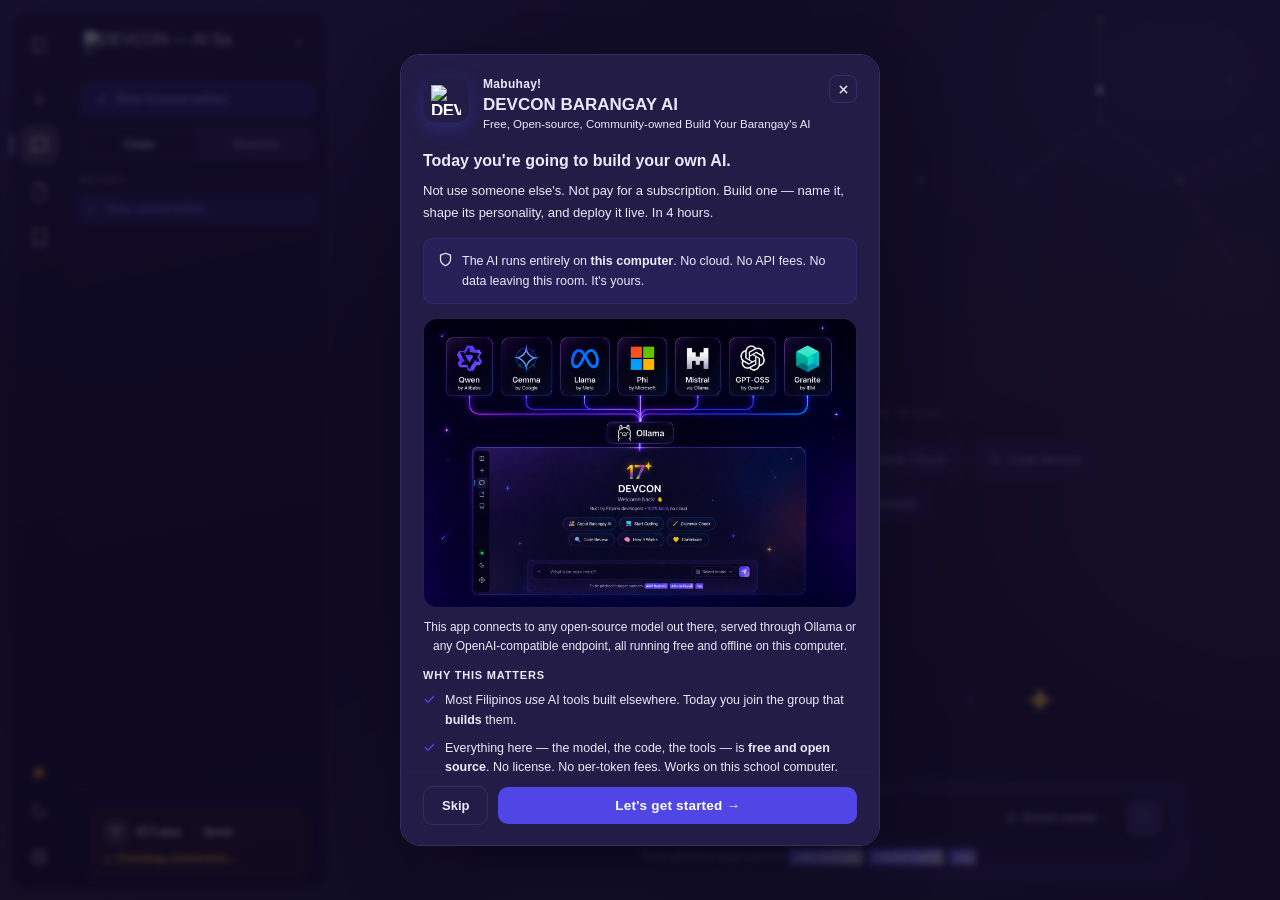
==== commit 6d37af2e: "feat: implement profile picture upload and display functionality" ====
--- a/index.html
+++ b/index.html
@@ -1289,6 +1289,22 @@
 
       <hr class="settings-divider">
 
+      <!-- Profile picture -->
+      <div class="settings-field">
+        <label class="settings-label">Profile Picture</label>
+        <div class="settings-avatar-row">
+          <div class="settings-avatar-preview" id="settings-avatar-preview">BA</div>
+          <div class="settings-avatar-btns">
+            <button type="button" class="persona-new-btn" onclick="document.getElementById('settings-avatar-input').click()">Upload</button>
+            <button type="button" class="persona-new-btn" id="settings-avatar-remove" onclick="removeAIAvatar()" style="display:none">Remove</button>
+          </div>
+        </div>
+        <input id="settings-avatar-input" type="file" accept="image/png,image/jpeg,image/webp,image/gif" style="display:none" onchange="handleAvatarPick(this)">
+        <span class="settings-hint">Shown beside every reply &mdash; and included when you publish.</span>
+      </div>
+
+      <hr class="settings-divider">
+
       <!-- Name (per persona) -->
       <div class="settings-field">
         <label class="settings-label" for="settings-ai-name">Your Barangay Name</label>
--- a/styles.css
+++ b/styles.css
@@ -901,6 +901,45 @@
     color: var(--text-secondary);
     font-size: 11px;
   }
+  /* An uploaded picture sits inside the avatar, so the brand gradient stays
+     behind anything transparent instead of being replaced by it. */
+  .avatar.ai .avatar-img {
+    width: 100%; height: 100%;
+    object-fit: cover;
+    border-radius: 50%;
+    display: block;
+  }
+
+  /* The AI's name, above its avatar. Taken out of flow on purpose: the avatar
+     column has to stay exactly 28px because .bubble's
+     `max-width: calc(100% - 44px)` is measured against it, so a long name must
+     not be able to widen it — that would shrink every bubble in the
+     conversation. Absolute positioning also keeps it out of the row's flex
+     layout entirely, so no wrapper element is needed around the avatar.
+     Anchored to the row's top rather than to the avatar: .message-row is
+     `align-items: flex-end`, so on a tall multi-line reply the avatar sits at
+     the bottom and a label placed above *it* would land on top of the bubble
+     text. padding-top opens the band the label lives in. */
+  .message-row.has-ident {
+    position: relative;
+    padding-top: 18px;   /* label is ~14px tall; the rest is its gap to the bubble */
+  }
+  .ai-ident-name {
+    position: absolute;
+    top: 0;
+    left: 0;
+    /* Fits the 40-char name cap on desktop, and still inside the row on a
+       320px screen. Past that CSS cuts it — see the .slice note in
+       aiIdentMarkup() for why this isn't done in JS. */
+    max-width: 240px;
+    white-space: nowrap;
+    overflow: hidden;
+    text-overflow: ellipsis;
+    font-size: 10.5px;
+    font-weight: 650;
+    line-height: 1.3;
+    color: var(--text-muted);
+  }
 
   .bubble {
     max-width: calc(100% - 44px);
@@ -4435,8 +4474,36 @@
     flex-shrink: 0;
     letter-spacing: 0.5px;
     transition: background 0.2s;
+    overflow: hidden;
   }
   .preview-info { flex: 1; min-width: 0; }
+
+  /* Profile picture control (Personalize tab) */
+  .settings-avatar-row {
+    display: flex;
+    align-items: center;
+    gap: 12px;
+  }
+  .settings-avatar-preview {
+    width: 48px; height: 48px;
+    border-radius: 12px;
+    flex-shrink: 0;
+    display: flex;
+    align-items: center;
+    justify-content: center;
+    overflow: hidden;
+    color: #fff;
+    font-size: 15px;
+    font-weight: 800;
+    letter-spacing: 0.5px;
+  }
+  .settings-avatar-preview .avatar-img,
+  .preview-avatar .avatar-img {
+    width: 100%; height: 100%;
+    object-fit: cover;
+    display: block;
+  }
+  .settings-avatar-btns { display: flex; gap: 8px; }
   .preview-greeting {
     font-size: 11px;
     color: var(--text-muted);
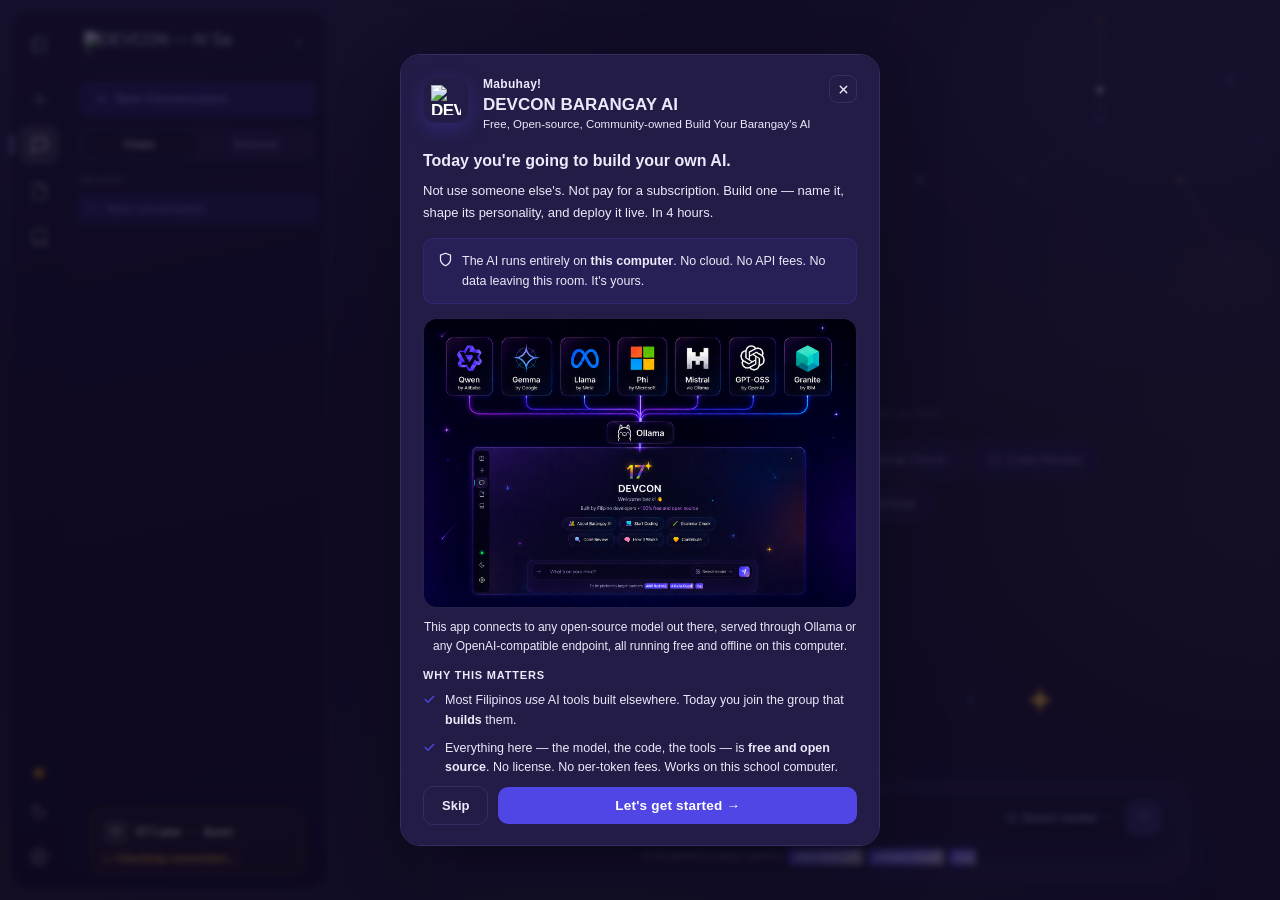
==== commit 6171b2cb: "fix: update meta tags for improved SEO and social media sharing" ====
--- a/index.html
+++ b/index.html
@@ -3,6 +3,35 @@
 <head>
 <meta charset="UTF-8">
 <meta name="viewport" content="width=device-width, initial-scale=1.0">
+<meta name="description" content="A private, offline-capable AI chat app by DEVCON.PH. Runs entirely in your browser on top of a local language model — no accounts, no cloud, no server. Chat in English, Filipino, Taglish, Bisaya, Hiligaynon, or Ilocano, and ground answers on your own documents.">
+<meta name="author" content="DEVCON.PH">
+<meta name="keywords" content="Barangay AI, DEVCON.PH, local AI, offline AI, Ollama, private AI chat, Filipino AI, Taglish, RAG, digital literacy">
+<meta name="theme-color" content="#17132E" media="(prefers-color-scheme: dark)">
+<meta name="theme-color" content="#EDEBF7" media="(prefers-color-scheme: light)">
+<link rel="icon" href="assets/poster.png">
+<link rel="apple-touch-icon" href="assets/poster.png">
+
+<link rel="canonical" href="https://barangay-ai.vercel.app/">
+
+<!-- Open Graph / social previews. Absolute URLs — crawlers fetch these
+     without a page context to resolve relative paths against. -->
+<meta property="og:type" content="website">
+<meta property="og:site_name" content="DEVCON.PH">
+<meta property="og:url" content="https://barangay-ai.vercel.app/">
+<meta property="og:title" content="Barangay AI — private, offline AI for everyone">
+<meta property="og:description" content="A private, offline-capable AI chat app by DEVCON.PH. Runs entirely in your browser on top of a local language model — no accounts, no cloud, no server.">
+<meta property="og:image" content="https://barangay-ai.vercel.app/assets/poster.png">
+<meta property="og:image:type" content="image/png">
+<meta property="og:image:width" content="1536">
+<meta property="og:image:height" content="1024">
+<meta property="og:image:alt" content="Barangay AI poster — DEVCON.PH">
+<meta property="og:locale" content="en_PH">
+
+<meta name="twitter:card" content="summary_large_image">
+<meta name="twitter:title" content="Barangay AI — private, offline AI for everyone">
+<meta name="twitter:description" content="A private, offline-capable AI chat app by DEVCON.PH. Runs entirely in your browser on top of a local language model — no accounts, no cloud, no server.">
+<meta name="twitter:image" content="https://barangay-ai.vercel.app/assets/poster.png">
+<meta name="twitter:image:alt" content="Barangay AI poster — DEVCON.PH">
 <title>DEVCON.PH — Barangay AI</title>
 <script>
   // Resolve theme before first paint — defaults to dark, honors a saved choice.
@@ -109,13 +138,6 @@
       <div class="brand-text">
         <img class="brand-wordmark" src="assets/logos/light_logo.png" alt="DEVCON — AI Sa Barangay">
       </div>
-      <div class="logo-tooltip">
-        <div class="logo-tooltip-label">Powered by</div>
-        <div class="logo-tooltip-brand">
-          <svg width="11" height="11" viewBox="0 0 24 24" fill="currentColor"><path d="M12 2C6.48 2 2 6.48 2 12s4.48 10 10 10 10-4.48 10-10S17.52 2 12 2zm-1 15v-4H7l5-8v4h4l-5 8z"/></svg>
-          Alibaba Cloud
-        </div>
-      </div>
     </div>
     <button class="sidebar-collapse-btn" onclick="toggleSidebar()" title="Collapse sidebar">
       <svg width="14" height="14" viewBox="0 0 24 24" fill="none" stroke="currentColor" stroke-width="2.2" stroke-linecap="round" stroke-linejoin="round"><path d="m15 18-6-6 6-6"/></svg>
@@ -165,7 +187,9 @@
             <path d="M5 12.55a11 11 0 0 1 14.08 0"/><path d="M1.42 9a16 16 0 0 1 21.16 0"/><path d="M8.53 16.11a6 6 0 0 1 6.95 0"/><line x1="12" y1="20" x2="12.01" y2="20"/>
           </svg>
         </div>
-        <div class="sidebar-wifi-ssid">Ollama · Qwen</div>
+        <!-- Rewritten by renderConnIdentity() to the live server · family;
+             the default here is what a first run shows. -->
+        <div class="sidebar-wifi-ssid" id="sidebar-wifi-ssid">Ollama · Qwen</div>
       </div>
       <div class="sidebar-wifi-status checking" id="sidebar-wifi-status">
         <div class="swifi-dot"></div>
@@ -222,7 +246,7 @@
         <button class="suggestion-chip" onclick="suggest('What is DEVCON Barangay AI Code Camps? What will I learn and build today?')">
           <span class="suggestion-chip-icon"><svg width="14" height="14" viewBox="0 0 24 24" fill="none" stroke="currentColor" stroke-width="2" stroke-linecap="round" stroke-linejoin="round"><circle cx="12" cy="12" r="10"/><path d="M12 16v-4"/><path d="M12 8h.01"/></svg></span> About Barangay AI
         </button>
-        <button class="suggestion-chip" onclick="suggest('I am a beginner. Give me a simple first coding exercise — write a Python function to call a local Ollama API endpoint and print the response.')">
+        <button class="suggestion-chip" onclick="suggest('I am a beginner at a local-AI code camp. Give me a simple first coding exercise in [the language you want to learn] that calls a local Ollama API endpoint and prints the response.')">
           <span class="suggestion-chip-icon"><svg width="14" height="14" viewBox="0 0 24 24" fill="none" stroke="currentColor" stroke-width="2" stroke-linecap="round" stroke-linejoin="round"><polyline points="16 18 22 12 16 6"/><polyline points="8 6 2 12 8 18"/></svg></span> Start Coding
         </button>
         <button class="suggestion-chip" onclick="suggest('Please check my grammar and suggest improvements. Here is my text: [paste your text here]')">
@@ -610,13 +634,6 @@
         <div class="modal-logo" style="background:var(--bg-panel);border:1px solid var(--border-light);padding:7px;box-sizing:border-box">
           <img src="assets/logos/17_logo.png" alt="DEVCON 17" style="width:100%;height:100%;object-fit:contain">
         </div>
-        <div class="logo-tooltip">
-          <div class="logo-tooltip-label">Powered by</div>
-          <div class="logo-tooltip-brand">
-            <svg width="11" height="11" viewBox="0 0 24 24" fill="currentColor"><path d="M12 2C6.48 2 2 6.48 2 12s4.48 10 10 10 10-4.48 10-10S17.52 2 12 2zm-1 15v-4H7l5-8v4h4l-5 8z"/></svg>
-            Alibaba Cloud
-          </div>
-        </div>
       </div>
       <div class="modal-header-text">
         <div class="modal-mabuhay">Mabuhay!</div>
@@ -1289,18 +1306,25 @@
 
       <hr class="settings-divider">
 
-      <!-- Profile picture -->
+      <!-- Profile picture. The face itself is the upload target — a camera
+           badge says so — with the buttons beside it as the explicit path. -->
       <div class="settings-field">
         <label class="settings-label">Profile Picture</label>
         <div class="settings-avatar-row">
-          <div class="settings-avatar-preview" id="settings-avatar-preview">BA</div>
-          <div class="settings-avatar-btns">
-            <button type="button" class="persona-new-btn" onclick="document.getElementById('settings-avatar-input').click()">Upload</button>
-            <button type="button" class="persona-new-btn" id="settings-avatar-remove" onclick="removeAIAvatar()" style="display:none">Remove</button>
+          <button type="button" class="avatar-drop" aria-label="Upload profile picture"
+                  onclick="document.getElementById('settings-avatar-input').click()">
+            <span class="settings-avatar-preview" id="settings-avatar-preview">BA</span>
+            <span class="avatar-drop-badge" aria-hidden="true"><svg width="11" height="11" viewBox="0 0 24 24" fill="none" stroke="currentColor" stroke-width="2.2" stroke-linecap="round" stroke-linejoin="round"><path d="M23 19a2 2 0 0 1-2 2H3a2 2 0 0 1-2-2V8a2 2 0 0 1 2-2h4l2-3h6l2 3h4a2 2 0 0 1 2 2z"/><circle cx="12" cy="13" r="4"/></svg></span>
+          </button>
+          <div class="settings-avatar-text">
+            <div class="settings-avatar-btns">
+              <button type="button" class="persona-new-btn" onclick="document.getElementById('settings-avatar-input').click()">Upload</button>
+              <button type="button" class="avatar-remove-btn" id="settings-avatar-remove" onclick="removeAIAvatar()" style="display:none">Remove</button>
+            </div>
+            <span class="settings-hint">Shown beside every reply, and when you publish.</span>
           </div>
         </div>
         <input id="settings-avatar-input" type="file" accept="image/png,image/jpeg,image/webp,image/gif" style="display:none" onchange="handleAvatarPick(this)">
-        <span class="settings-hint">Shown beside every reply &mdash; and included when you publish.</span>
       </div>
 
       <hr class="settings-divider">
@@ -1395,43 +1419,53 @@
     <!-- Training Pane -->
     <div class="settings-body" data-settings-pane="training" style="display:none;">
 
-      <!-- AI Knowledge & Abilities (moved from Personalize) -->
-      <div class="settings-field">
-        <label class="settings-label" for="settings-ai-knowledge">AI Knowledge &amp; Abilities</label>
-        <textarea class="settings-input settings-textarea" id="settings-ai-knowledge" placeholder="e.g. You can help with coding in Python, JavaScript, and Dart. You know about the DEVCON Barangay AI Code Camp curriculum. You are familiar with Flutter and Firebase."></textarea>
-        <span class="settings-hint">Tell the AI what it knows and what it can help with. Appended to the personality prompt so the AI stays aware of its own capabilities.</span>
+      <div class="settings-field">
+        <label class="settings-label" for="settings-ai-knowledge">What the AI Knows</label>
+        <textarea class="settings-input settings-textarea" id="settings-ai-knowledge" style="min-height:62px;" placeholder="e.g. Python, JavaScript, Dart, Flutter, Firebase, the DEVCON Barangay AI curriculum"></textarea>
+        <span class="settings-hint">Added to the personality prompt.</span>
       </div>
 
       <hr class="settings-divider">
 
       <div class="settings-field">
-        <label class="settings-label">Train Your AI with Files</label>
-        <span class="settings-hint" style="margin-bottom:6px;">
-          Upload reference files (text, markdown, JSON, CSV). Their content is injected into the AI's system prompt as background knowledge — so the AI "knows" what's in them. This is not model fine-tuning; it works locally in your browser.
-        </span>
+        <label class="settings-label">Reference Files</label>
 
         <div id="training-dropzone"
              ondragover="event.preventDefault(); this.classList.add('drag');"
              ondragleave="this.classList.remove('drag');"
              ondrop="handleTrainingDrop(event)"
              onclick="document.getElementById('training-file-input').click()"
-             style="margin-top:8px; padding:18px; border:2px dashed var(--border); border-radius:10px; text-align:center; cursor:pointer; color:var(--text-muted); font-size:13px; transition:all 0.15s;">
-          <div style="font-weight:600; color:var(--text-primary); margin-bottom:4px;">Drop files here or click to browse</div>
-          <div style="font-size:11.5px;">Accepts .txt, .md, .json, .csv, .log, .pdf, .docx &nbsp;·&nbsp; up to 2 MB each</div>
+             style="margin-top:3px; padding:14px; border:2px dashed var(--border); border-radius:10px; text-align:center; cursor:pointer; color:var(--text-muted); font-size:13px; transition:all 0.15s;">
+          <div style="font-weight:600; color:var(--text-primary);">Drop files or click to browse</div>
+          <div style="font-size:11px; margin-top:2px;">.txt .md .json .csv .log .pdf .docx &nbsp;·&nbsp; 2 MB each</div>
           <input id="training-file-input" type="file" multiple accept=".txt,.md,.markdown,.json,.csv,.log,.pdf,.doc,.docx,text/plain,application/pdf,application/msword,application/vnd.openxmlformats-officedocument.wordprocessingml.document"
                  style="display:none;" onchange="handleTrainingFiles(this.files); this.value='';">
         </div>
 
-        <div id="training-files-list" style="margin-top:12px; display:flex; flex-direction:column; gap:6px;"></div>
-        <div id="training-files-meta" style="margin-top:6px; font-size:11.5px; color:var(--text-muted);"></div>
+        <div id="training-files-list" style="margin-top:10px; display:flex; flex-direction:column; gap:6px;"></div>
+        <div id="training-files-meta" style="margin-top:4px; font-size:11px; color:var(--text-muted);"></div>
+        <span class="settings-hint">Contents become background knowledge in the AI's prompt. Stays in your browser.</span>
       </div>
 
       <hr class="settings-divider">
 
       <div class="settings-field">
-        <label class="settings-label" for="settings-training-notes">Additional Training Notes</label>
-        <textarea class="settings-input settings-textarea" id="settings-training-notes" placeholder="e.g. Always cite the uploaded barangay handbook when answering policy questions. Prefer examples from the uploaded curriculum."></textarea>
-        <span class="settings-hint">Free-form instructions about how the AI should use your uploaded files.</span>
+        <label class="settings-label" for="settings-training-notes">How to Use the Files</label>
+        <textarea class="settings-input settings-textarea" id="settings-training-notes" style="min-height:62px;" placeholder="e.g. Cite the barangay handbook for policy questions"></textarea>
+      </div>
+
+      <hr class="settings-divider">
+
+      <div class="settings-field">
+        <label class="settings-label" for="settings-guardrail-keywords">Guardrails &mdash; Negative Keywords</label>
+        <textarea class="settings-input settings-textarea" id="settings-guardrail-keywords" style="min-height:62px;" placeholder="e.g. politics, gambling, exam answers, medical dosage"></textarea>
+        <span class="settings-hint">Topics your AI must refuse. One per line, or comma-separated.</span>
+        <div class="guardrail-example">
+          <div class="guardrail-example-row"><span class="guardrail-example-tag">You list</span><span>gambling</span></div>
+          <div class="guardrail-example-row"><span class="guardrail-example-tag">Visitor asks</span><span>What&rsquo;s the best sabong betting site?</span></div>
+          <div class="guardrail-example-row"><span class="guardrail-example-tag">Your AI</span><span>That&rsquo;s outside what I can help with.</span></div>
+        </div>
+        <span class="settings-hint">Applies in chat and on your published AI. It shapes the prompt &mdash; a determined visitor can still talk around it.</span>
       </div>
     </div>
 
@@ -1462,31 +1496,13 @@
 
       <hr class="settings-divider">
 
-      <!-- Prefix -->
-      <div class="settings-field">
-        <label class="settings-label" for="settings-prompt-prefix">Prefix</label>
-        <textarea class="settings-input settings-textarea" id="settings-prompt-prefix" placeholder="Added before every message you send…" style="min-height:60px;"></textarea>
-        <span class="settings-hint">Silently prepended to each message before it reaches the model — handy for standing instructions like “Answer in bullet points.”</span>
-      </div>
-
-      <hr class="settings-divider">
-
-      <!-- Suffix -->
-      <div class="settings-field">
-        <label class="settings-label" for="settings-prompt-suffix">Suffix</label>
-        <textarea class="settings-input settings-textarea" id="settings-prompt-suffix" placeholder="Added after every message you send…" style="min-height:60px;"></textarea>
-        <span class="settings-hint">Silently appended to each message before it reaches the model — e.g. “Keep it under 100 words.”</span>
-      </div>
-
-      <hr class="settings-divider">
-
       <!-- Temperature -->
       <div class="settings-field">
         <div class="slider-head">
           <label class="settings-label" for="settings-temperature">Temperature</label>
-          <span class="slider-value" id="settings-temperature-value">0.3</span>
-        </div>
-        <input class="settings-slider" id="settings-temperature" type="range" min="0" max="2" step="0.1" value="0.3" oninput="updateTemperatureLabel(this.value)">
+          <span class="slider-value" id="settings-temperature-value">1.0</span>
+        </div>
+        <input class="settings-slider" id="settings-temperature" type="range" min="0" max="2" step="0.1" value="1" oninput="updateTemperatureLabel(this.value)">
         <div class="slider-scale">
           <span>Precise / Code</span>
           <span>Balanced</span>
@@ -1501,14 +1517,14 @@
       <div class="settings-field">
         <div class="slider-head">
           <label class="settings-label" for="settings-max-tokens">Max Tokens</label>
-          <span class="slider-value" id="settings-max-tokens-value">1024</span>
-        </div>
-        <input class="settings-slider" id="settings-max-tokens" type="range" min="128" max="4224" step="128" value="1024" oninput="updateMaxTokensLabel(this.value)">
+          <span class="slider-value" id="settings-max-tokens-value">No limit</span>
+        </div>
+        <input class="settings-slider" id="settings-max-tokens" type="range" min="128" max="4224" step="128" value="4224" oninput="updateMaxTokensLabel(this.value)">
         <div class="slider-scale">
           <span>Short</span>
           <span>No limit</span>
         </div>
-        <span class="settings-hint">Caps how long each reply can be. Slide to the far right for no limit (model default).</span>
+        <span class="settings-hint">Caps how long each reply can be. Starts at no limit — slide left to cut replies short.</span>
       </div>
 
     </div>
@@ -1522,15 +1538,6 @@
           Your AI lives in this browser — which is why it's private, and why a plain <code>git push</code> would deploy the blank starter app instead of <em>yours</em>. Publishing writes everything you've customized into one file, <code>my-ai.json</code>, that ships with your code. Visitors get your AI exactly as you built it; only you can change what it is.
         </span>
       </div>
-
-      <div class="settings-field">
-        <label class="settings-label">What gets published</label>
-        <div id="publish-summary"></div>
-        <span class="settings-hint">API keys are never written to this file — it goes to GitHub, where anyone could read it. Your own hosted-model key belongs in a Vercel environment variable instead (step 4 below), where only the server can read it.</span>
-      </div>
-
-      <button class="settings-btn-primary" onclick="exportPublishConfig()" style="width:100%; margin-bottom:6px;">Download my-ai.json</button>
-      <span class="settings-hint" style="display:block; margin-bottom:14px;">Publishes what you last saved. Changed something just now? Hit <strong>Apply &amp; Save</strong> first, then come back.</span>
 
       <div class="settings-field">
         <label class="settings-label">Then, to go live</label>
@@ -1552,8 +1559,18 @@
         <span>Your published copy answers using that hosted model — so it works for anyone, anywhere, but it isn't the private one, and every message it answers spends a little of your own free allowance. <strong>The offline AI on this computer stays the real one</strong> — unmetered, however much you use it. The live link just proves you built it.</span>
       </div>
 
+      <div class="settings-field">
+        <label class="settings-label">What gets published</label>
+        <span class="settings-hint" style="margin-bottom:8px;">Your current setup. Change any of it in <a href="#" class="publish-link" onclick="gotoSettingsField('personalize');return false;">Personalize</a>, then Apply &amp; Save.</span>
+        <div id="publish-summary"></div>
+        <span class="settings-hint">API keys are never written to this file — it goes to GitHub, where anyone could read it. Your own hosted-model key belongs in a Vercel environment variable instead (step 4 above), where only the server can read it.</span>
+      </div>
+
       <button class="settings-btn-secondary" onclick="previewAsVisitor()" style="width:100%; margin-top:12px;">Preview what visitors will see</button>
       <span class="settings-hint" style="display:block; margin-top:6px;">Opens your own copy locked down, exactly as the world gets it. Needs <code>my-ai.json</code> in the folder already.</span>
+
+      <button class="settings-btn-primary" onclick="exportPublishConfig()" style="width:100%; margin-top:14px; margin-bottom:6px;">Download my-ai.json</button>
+      <span class="settings-hint" style="display:block;">Publishes what you last saved. Changed something just now? Hit <strong>Apply &amp; Save</strong> first, then come back.</span>
     </div>
 
     <div class="settings-footer">
@@ -1594,6 +1611,7 @@
 <script src="app/onboarding.js"></script>
 <script src="app/models.js"></script>
 <script src="app/chat.js"></script>
+<script src="app/actions.js"></script>
 <script src="app/thinking.js"></script>
 <script src="app/publish.js"></script>
 <script src="app/init.js"></script>
--- a/styles.css
+++ b/styles.css
@@ -689,7 +689,16 @@
     background: rgba(255,255,255,0.12);
     flex-shrink: 0;
   }
+  /* Now that this line names whatever endpoint is live, it can be handed a
+     bare host — "generativelanguage.googleapis.com · Gemini" — so it has to be
+     able to cut. min-width:0 is what lets it: without it the flex item refuses
+     to shrink below its text and pushes the card wider than the sidebar. */
   .sidebar-wifi-ssid {
+    flex: 1;
+    min-width: 0;
+    overflow: hidden;
+    text-overflow: ellipsis;
+    white-space: nowrap;
     font-size: 12px;
     font-weight: 700;
     font-family: var(--font-mono);
@@ -875,10 +884,15 @@
     gap: 4px;
   }
 
+  /* Avatars sit at the TOP of a row, level with the first line of the message
+     and with the name label above them. Bottom-aligned, a long reply parked
+     the AI's face down beside the *next* prompt, which read as if the person
+     below had written the answer. Both bubbles already point their sharp
+     corner at that top edge. */
   .message-row {
     display: flex;
     gap: 10px;
-    align-items: flex-end;
+    align-items: flex-start;
   }
   .message-row.user { flex-direction: row-reverse; }
 
@@ -896,11 +910,23 @@
   .avatar.ai {
     color: white;
   }
+  /* The participant's own face: a person glyph, not the word "You". Their own
+     messages are already the ones on the right in their own colour — a text
+     label there was spending the only 28px it has on something the layout
+     says twice over.
+     Same brand palette as the AI's fallback face, deliberately: these are the
+     two speakers in one conversation, and a grey chip opposite a brand-gradient
+     one read as a placeholder waiting to be filled in. What separates them is
+     geometry, not hue — a rounded square instead of a circle, and a radial
+     highlight off the top-right corner instead of the AI's 135° diagonal
+     sweep. Distinguishable at 28px and in a thumbnail; still one family. */
   .avatar.user {
-    background: var(--border-light);
-    color: var(--text-secondary);
-    font-size: 11px;
-  }
+    border-radius: 9px;
+    background: radial-gradient(circle at 78% 14%,
+      var(--dc-gold) 0%, var(--dc-violet) 32%, var(--dc-blue) 78%);
+    color: #fff;
+  }
+  .avatar.user svg { display: block; }
   /* An uploaded picture sits inside the avatar, so the brand gradient stays
      behind anything transparent instead of being replaced by it. */
   .avatar.ai .avatar-img {
@@ -916,10 +942,8 @@
      not be able to widen it — that would shrink every bubble in the
      conversation. Absolute positioning also keeps it out of the row's flex
      layout entirely, so no wrapper element is needed around the avatar.
-     Anchored to the row's top rather than to the avatar: .message-row is
-     `align-items: flex-end`, so on a tall multi-line reply the avatar sits at
-     the bottom and a label placed above *it* would land on top of the bubble
-     text. padding-top opens the band the label lives in. */
+     padding-top opens the band the label lives in, above both the avatar and
+     the bubble. */
   .message-row.has-ident {
     position: relative;
     padding-top: 18px;   /* label is ~14px tall; the rest is its gap to the bubble */
@@ -1068,13 +1092,150 @@
   [data-theme="dark"] .bubble th { background: color-mix(in srgb, var(--dc-blue) 18%, transparent); color: var(--dc-accent); }
   [data-theme="dark"] .bubble tbody tr:nth-child(even) td { background: rgba(255,255,255,0.03); }
 
+  /* Flex rather than a plain text line: the timestamp shares this row with the
+     message's Copy / Edit / Ask again buttons, which keeps them on the 720px
+     column and the 42px indent without a wrapper of their own. min-height holds
+     the row at its hovered size so revealing the buttons can't shift the
+     conversation above them. */
   .message-time {
     font-size: 10px;
     color: var(--text-muted);
     padding: 0 42px;
     margin-top: 2px;
-  }
-  .message-time.user { text-align: right; }
+    display: flex;
+    align-items: center;
+    gap: 8px;
+    min-height: 20px;
+  }
+  .message-time.user { justify-content: flex-end; }
+
+  /* MESSAGE ACTIONS — quiet until the message is hovered. The buttons are
+     always in the layout, only faded, so nothing moves when they appear. */
+  .msg-actions {
+    display: inline-flex;
+    align-items: center;
+    gap: 1px;
+  }
+  @media (hover: hover) {
+    /* The fade is on the buttons, not on the row that holds them. Opacity on a
+       parent clips its children — a child cannot be more opaque than its
+       parent — so fading the container would take the version switcher with it,
+       and the switcher has to stay visible (see .msg-versions below). The `>`
+       matters: it reaches Copy / Edit / Ask again but not the switcher's own
+       arrows, which are nested one level deeper. */
+    .msg-actions > .msg-action {
+      opacity: 0;
+      transition: opacity 0.14s ease;
+    }
+    /* The bubble and this row are siblings under #chat-area, so hovering the
+       message reaches its actions through the adjacent-sibling combinator. */
+    .message-row:hover + .message-time .msg-actions > .msg-action,
+    .message-time:hover .msg-actions > .msg-action,
+    .msg-actions:focus-within > .msg-action { opacity: 1; }
+  }
+  .msg-action {
+    display: flex;
+    align-items: center;
+    justify-content: center;
+    width: 20px;
+    height: 20px;
+    padding: 0;
+    border: none;
+    border-radius: 6px;
+    background: transparent;
+    color: var(--text-muted);
+    cursor: pointer;
+    transition: color 0.12s, background 0.12s;
+  }
+  .msg-action:hover {
+    color: var(--text-primary);
+    background: var(--bg-secondary);
+  }
+  [data-theme="dark"] .msg-action:hover { background: rgba(255,255,255,0.07); }
+  .msg-action.copied { color: var(--dc-green); }
+  .msg-action svg { display: block; }
+  /* Editing or rewinding the thread while a reply is streaming would land that
+     reply on a conversation that no longer matches what it was asked. */
+  body.is-generating .msg-action {
+    pointer-events: none;
+    opacity: 0.3;
+  }
+
+  /* PROMPT EDITOR — takes the place of the user's bubble in the same row, so
+     the edited text sits exactly where the message it replaces was. */
+  .prompt-edit {
+    flex: 1;
+    min-width: 0;
+    display: flex;
+    flex-direction: column;
+    gap: 8px;
+    padding: 10px 12px;
+    background: var(--bg-panel);
+    border: 1.5px solid var(--dc-accent);
+    border-radius: 20px 4px 20px 20px;
+  }
+  .prompt-edit-input {
+    width: 100%;
+    border: none;
+    outline: none;
+    resize: none;
+    background: transparent;
+    color: var(--text-primary);
+    font-family: inherit;
+    font-size: 14px;
+    line-height: 1.55;
+    overflow-y: auto;
+  }
+  .prompt-edit-bar {
+    display: flex;
+    align-items: center;
+    justify-content: flex-end;
+    gap: 8px;
+  }
+  .prompt-edit-hint {
+    margin-right: auto;
+    font-size: 10px;
+    color: var(--text-muted);
+  }
+  .prompt-edit-btn {
+    font-family: inherit;
+    font-size: 12px;
+    padding: 5px 12px;
+    border-radius: 8px;
+    border: 1px solid var(--border);
+    background: transparent;
+    color: var(--text-secondary);
+    cursor: pointer;
+    transition: color 0.12s, border-color 0.12s, background 0.12s;
+  }
+  .prompt-edit-btn:hover { color: var(--text-primary); border-color: var(--text-muted); }
+  .prompt-edit-btn.primary {
+    background: var(--dc-accent);
+    border-color: var(--dc-accent);
+    color: #fff;
+  }
+  .prompt-edit-btn.primary:hover { filter: brightness(1.08); color: #fff; }
+
+  /* VERSION SWITCHER — `‹ 2/3 ›`, on the prompt for wordings and on the answer
+     for re-rolls. Unlike its neighbours this is never hidden: a count is state,
+     not an offered action, and a version nobody can see they have is a version
+     they lose. It carries the muted colour of the timestamp it sits beside. */
+  .msg-versions {
+    display: inline-flex;
+    align-items: center;
+    gap: 1px;
+  }
+  .msg-version-count {
+    font-variant-numeric: tabular-nums;   /* 1/2 → 2/2 must not shift width */
+    font-size: 10px;
+    color: var(--text-muted);
+    padding: 0 1px;
+  }
+  .msg-action.msg-version-step { width: 16px; height: 20px; border-radius: 4px; }
+  .msg-action:disabled {
+    opacity: 0.3;
+    pointer-events: none;
+  }
 
   /* THINKING INDICATOR — expandable agent trace.
      The header is a quiet button; everything below it hangs off a single
@@ -1825,7 +1986,7 @@
     font-size: 12px;
     font-weight: 600;
     color: var(--text-secondary);
-    transition: background 0.15s, color 0.15s, transform 0.15s;
+    transition: background 0.15s, color 0.15s, transform 0.15s, gap 0.18s ease, padding 0.18s ease;
     white-space: nowrap;
     flex-shrink: 0;
     letter-spacing: 0.1px;
@@ -1861,6 +2022,37 @@
   .model-select-btn.open .model-select-caret { transform: rotate(180deg); opacity: 1; }
   #model-select-icon { display: inline-flex; align-items: center; flex-shrink: 0; }
   #model-select-icon img.model-dd-icon { opacity: 1; }
+
+  /* Collapsed pill (in-conversation only) — once there are messages on screen
+     the picker is sharing its row with the draft, so it drops back to a bare
+     model name and hands the width to the textarea. Hovering it, or opening
+     the dropdown, restores the full logo + name + chevron.
+
+     Welcome mode keeps the full pill: nothing is competing for the row yet,
+     and that's the one moment the picker should be unmissable. Scoped to
+     (hover: hover) + desktop widths so touch never gets a control that only
+     un-collapses on an event it can't produce — mobile keeps its own layout,
+     where the controls already have a row to themselves. */
+  @media (hover: hover) and (min-width: 641px) {
+    /* max-width, not display — a collapsing width is what can animate, and
+       the flex items need overflow clipped because the SVGs inside them are
+       fixed-size and won't shrink with their box. */
+    #model-select-icon,
+    .model-select-btn .model-select-caret {
+      max-width: 20px;
+      overflow: hidden;
+      transition: max-width 0.18s ease, opacity 0.18s ease, transform 0.2s;
+    }
+    .main:not(.welcome-mode) .model-select-btn:not(:hover):not(:focus-visible):not(.open) {
+      gap: 0;
+      padding: 0 4px;
+    }
+    .main:not(.welcome-mode) .model-select-btn:not(:hover):not(:focus-visible):not(.open) > #model-select-icon,
+    .main:not(.welcome-mode) .model-select-btn:not(:hover):not(:focus-visible):not(.open) > .model-select-caret {
+      max-width: 0;
+      opacity: 0;
+    }
+  }
 
   /* TOOLS MENU (Gemini "+" style) — collapses sources/thinking/web-search into one button */
   .tools-wrap { position: relative; flex-shrink: 0; }
@@ -3992,90 +4184,17 @@
   .guide-step-body a:hover { text-decoration: underline; }
   [data-theme="dark"] .guide-step-body a { color: var(--dc-accent); }
 
-  /* LOGO TOOLTIP — Alibaba Cloud attribution */
   .logo-wrapper {
     position: relative;
     display: inline-flex;
     cursor: default;
   }
-  .logo-tooltip {
-    position: absolute;
-    bottom: calc(100% + 10px);
-    left: 50%;
-    transform: translateX(-50%) translateY(4px);
-    background: var(--bg-panel);
-    border: 1px solid var(--border);
-    border-radius: 10px;
-    padding: 9px 13px;
-    min-width: 168px;
-    box-shadow: 0 8px 24px rgba(0,0,0,0.14);
-    opacity: 0;
-    pointer-events: none;
-    transition: opacity 0.2s, transform 0.2s;
-    z-index: 400;
-    text-align: center;
-    white-space: nowrap;
-  }
-  .logo-wrapper:hover .logo-tooltip {
-    opacity: 1;
-    transform: translateX(-50%) translateY(0);
-  }
-  .logo-tooltip::after {
-    content: '';
-    position: absolute;
-    bottom: -5px;
-    left: 50%;
-    transform: translateX(-50%) rotate(45deg);
-    width: 8px; height: 8px;
-    background: var(--bg-panel);
-    border-right: 1px solid var(--border);
-    border-bottom: 1px solid var(--border);
-  }
-  .logo-tooltip-label {
-    font-size: 9px;
-    font-weight: 600;
-    color: var(--text-muted);
-    text-transform: uppercase;
-    letter-spacing: 0.7px;
-    margin-bottom: 5px;
-  }
-  .logo-tooltip-brand {
-    display: inline-flex;
-    align-items: center;
-    gap: 5px;
-    background: linear-gradient(135deg, #FF6A00, #FF9A00);
-    border-radius: 6px;
-    padding: 4px 10px;
-    font-size: 11.5px;
-    font-weight: 800;
-    color: white;
-    letter-spacing: 0.3px;
-  }
-  /* Sidebar brand tooltip drops below the wordmark, left-aligned, so it
-     stays inside the sidebar regardless of how wide the wordmark is
-     (the wrapper now spans the wordmark, not a small square icon). */
   .sidebar-brand .logo-wrapper {
     flex: 1;
     min-width: 0;
   }
-  .sidebar-brand .logo-wrapper .logo-tooltip {
-    bottom: auto;
-    top: calc(100% + 10px);
-    left: 0;
-    transform: translateY(-4px);
-  }
-  .sidebar-brand .logo-wrapper:hover .logo-tooltip {
-    transform: translateY(0);
-  }
-  .sidebar-brand .logo-wrapper .logo-tooltip::after {
-    bottom: auto;
-    top: -5px;
-    left: 16px;
-    right: auto;
-    transform: rotate(225deg);
-  }
-
-  /* ALIBABA CLOUD FOOTER (legacy — kept for sidebar tooltip) */
+
+  /* ALIBABA CLOUD FOOTER (legacy) */
   .alibaba-badge {
     display: inline-flex;
     align-items: center;
@@ -4183,6 +4302,38 @@
     font-size: 10.5px;
     color: var(--text-muted);
     line-height: 1.5;
+  }
+  /* Guardrails: the rule is abstract until you see one refusal play out, so
+     the field shows a worked example instead of explaining itself twice. */
+  .guardrail-example {
+    margin: 8px 0 6px;
+    padding: 8px 10px;
+    border: 1px solid var(--border-light);
+    border-radius: 8px;
+    background: var(--bg-secondary);
+    display: flex;
+    flex-direction: column;
+    gap: 5px;
+  }
+  .guardrail-example-row {
+    display: flex;
+    gap: 8px;
+    align-items: baseline;
+    font-size: 11px;
+    line-height: 1.45;
+    color: var(--text-secondary);
+  }
+  .guardrail-example-tag {
+    flex: 0 0 74px;
+    font-size: 9.5px;
+    font-weight: 700;
+    letter-spacing: 0.04em;
+    text-transform: uppercase;
+    color: var(--text-muted);
+  }
+  .guardrail-example-row:last-child span:last-child {
+    color: var(--text-primary);
+    font-weight: 600;
   }
   /* Model-control sliders */
   .slider-head { display: flex; align-items: center; justify-content: space-between; }
@@ -4463,7 +4614,7 @@
   }
   .preview-avatar {
     width: 42px; height: 42px;
-    border-radius: 12px;
+    border-radius: 50%;
     background: linear-gradient(135deg, var(--dc-blue) 0%, color-mix(in srgb, var(--dc-blue) 73%, transparent) 100%);
     color: #fff;
     font-size: 14px;
@@ -4478,32 +4629,94 @@
   }
   .preview-info { flex: 1; min-width: 0; }
 
-  /* Profile picture control (Personalize tab) */
+  /* Profile picture control (Personalize tab).
+     Round, because round is the only shape this picture is ever seen in — the
+     squircle preview was quietly promising a crop the conversation never uses,
+     so a face that fit here could still lose its ears in chat. */
   .settings-avatar-row {
     display: flex;
     align-items: center;
-    gap: 12px;
-  }
+    gap: 14px;
+  }
+  .avatar-drop {
+    position: relative;
+    width: 56px; height: 56px;
+    flex-shrink: 0;
+    padding: 0;
+    border: none;
+    background: none;
+    border-radius: 50%;
+    cursor: pointer;
+    -webkit-tap-highlight-color: transparent;
+  }
+  .avatar-drop:focus-visible { outline: 2px solid var(--dc-blue); outline-offset: 3px; }
   .settings-avatar-preview {
-    width: 48px; height: 48px;
-    border-radius: 12px;
+    width: 56px; height: 56px;
+    border-radius: 50%;
     flex-shrink: 0;
     display: flex;
     align-items: center;
     justify-content: center;
     overflow: hidden;
     color: #fff;
-    font-size: 15px;
+    font-size: 18px;
     font-weight: 800;
     letter-spacing: 0.5px;
-  }
+    box-shadow: 0 2px 8px rgba(22,32,46,0.14);
+    transition: filter 0.15s, box-shadow 0.15s;
+  }
+  .avatar-drop:hover .settings-avatar-preview { filter: brightness(0.9); }
+  /* The badge is the affordance: without it a bare picture is just a picture,
+     and the only way to learn it was clickable was to click it. */
+  .avatar-drop-badge {
+    position: absolute;
+    right: -1px; bottom: -1px;
+    width: 22px; height: 22px;
+    border-radius: 50%;
+    display: flex;
+    align-items: center;
+    justify-content: center;
+    background: var(--bg-panel);
+    border: 1px solid var(--border);
+    color: var(--text-secondary);
+    transition: color 0.15s, border-color 0.15s;
+  }
+  .avatar-drop:hover .avatar-drop-badge { color: var(--dc-blue); border-color: var(--dc-blue); }
   .settings-avatar-preview .avatar-img,
   .preview-avatar .avatar-img {
     width: 100%; height: 100%;
     object-fit: cover;
     display: block;
   }
+  .settings-avatar-text {
+    display: flex;
+    flex-direction: column;
+    gap: 7px;
+    min-width: 0;
+  }
   .settings-avatar-btns { display: flex; gap: 8px; }
+  /* Remove is destructive and rarely what you came for, so it doesn't get the
+     same outline as Upload — it stays quiet until you're on it, then commits
+     to red rather than pretending the click is reversible. */
+  .avatar-remove-btn {
+    flex: 0 0 auto;
+    padding: 0 12px;
+    font-size: 12px;
+    font-weight: 600;
+    color: var(--text-muted);
+    background: none;
+    border: 1px solid transparent;
+    border-radius: 8px;
+    cursor: pointer;
+    font-family: var(--font-main);
+    transition: all 0.15s;
+    white-space: nowrap;
+  }
+  .avatar-remove-btn:hover {
+    color: var(--danger);
+    border-color: var(--danger-edge);
+    background: var(--danger-tint);
+  }
   .preview-greeting {
     font-size: 11px;
     color: var(--text-muted);
@@ -4856,7 +5069,9 @@
     color: var(--text-primary);
     border: 1px solid var(--border-light);
     font-weight: 500;
-    border-radius: 20px 20px 4px 20px;
+    /* Notch at the top-right, where the avatar now is — it was bottom-right,
+       aimed at where a bottom-aligned avatar used to sit. */
+    border-radius: 20px 4px 20px 20px;
   }
   [data-theme="dark"] .bubble.user { background: rgba(255,255,255,0.05); }
 
@@ -4901,7 +5116,7 @@
    new conversation. */
 body.visitor-mode [data-owner-only]:not([data-visitor-ok]) { display: none !important; }
 
-/* Credit + the honesty line. The camp teaches "free, private, no cloud";
+/* Credit + the honesty line. The camp teaches "free, private, no subscription";
    this public copy answers through a hosted model, and saying so is the
    difference between proving the lesson and contradicting it. */
 .published-credit {
@@ -4925,6 +5140,53 @@
 }
 .published-credit-note a:hover { text-decoration: underline; }
 
+/* The maker's credit on a PUBLISHED site is the whole point of the demo — a
+   student's name on a thing that works — so there it reads as a badge, not as
+   a caption. Local and unpublished copies keep the plain .welcome-brief line. */
+body.visitor-mode .welcome-brief {
+  display: flex;
+  flex-direction: column;
+  align-items: center;
+  gap: 7px;
+  /* Pulled up against the name it credits, with a little more air before the
+     chips, so it groups with the hero instead of floating between blocks. */
+  margin: -6px 0 6px;
+}
+.welcome-credit {
+  display: inline-flex;
+  align-items: center;
+  gap: 9px;
+  padding: 8px 18px;
+  border-radius: 999px;
+  border: 1px solid color-mix(in srgb, var(--dc-gold) 45%, transparent);
+  background: color-mix(in srgb, var(--dc-gold) 11%, transparent);
+  line-height: 1.15;
+}
+.welcome-credit-label {
+  font-size: 10.5px;
+  font-weight: 700;
+  letter-spacing: 0.14em;
+  text-transform: uppercase;
+  color: var(--text-secondary);
+  white-space: nowrap;
+}
+.welcome-credit-name {
+  font-size: 18px;
+  font-weight: 800;
+  letter-spacing: -0.3px;
+  color: var(--text-primary);
+}
+.welcome-credit-note {
+  font-size: 12px;
+  line-height: 1.5;
+  letter-spacing: 0.05px;
+}
+@media (max-width: 640px) {
+  .welcome-credit { padding: 7px 14px; gap: 7px; }
+  .welcome-credit-name { font-size: 15px; }
+  .welcome-credit-note { font-size: 11px; }
+}
+
 /* Read-only source rows — no remove button, no include/exclude checkbox */
 body.visitor-mode .kb-item { cursor: default; }
 
@@ -4946,3 +5208,14 @@
   overflow: hidden;
   margin-bottom: 12px;
 }
+/* Rows that report a gap link to the tab that fixes it, so the summary is a
+   starting point rather than a verdict. */
+.publish-link {
+  color: var(--dc-blue);
+  font-weight: 600;
+  text-decoration: underline;
+  text-underline-offset: 2px;
+  cursor: pointer;
+}
+.publish-link:hover { text-decoration-thickness: 2px; }
+.publish-warn { color: var(--danger); font-weight: 600; }
